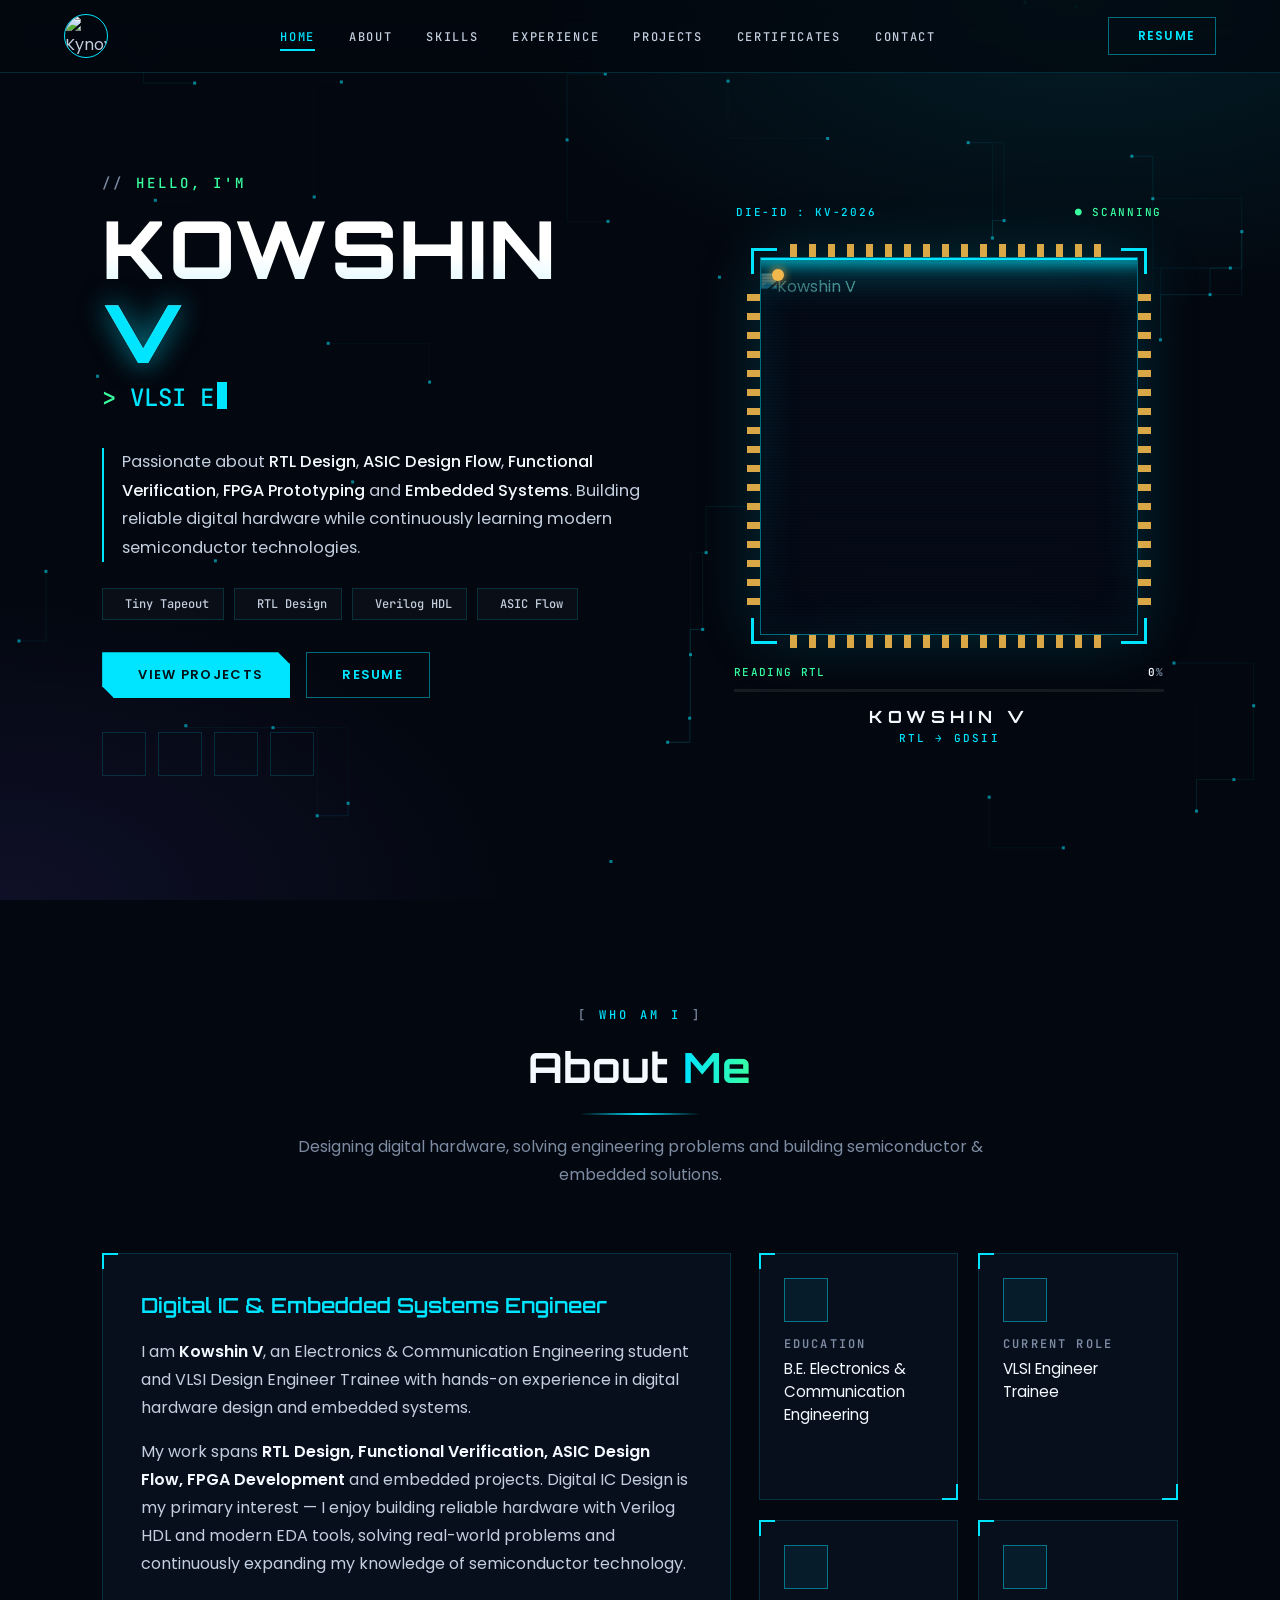
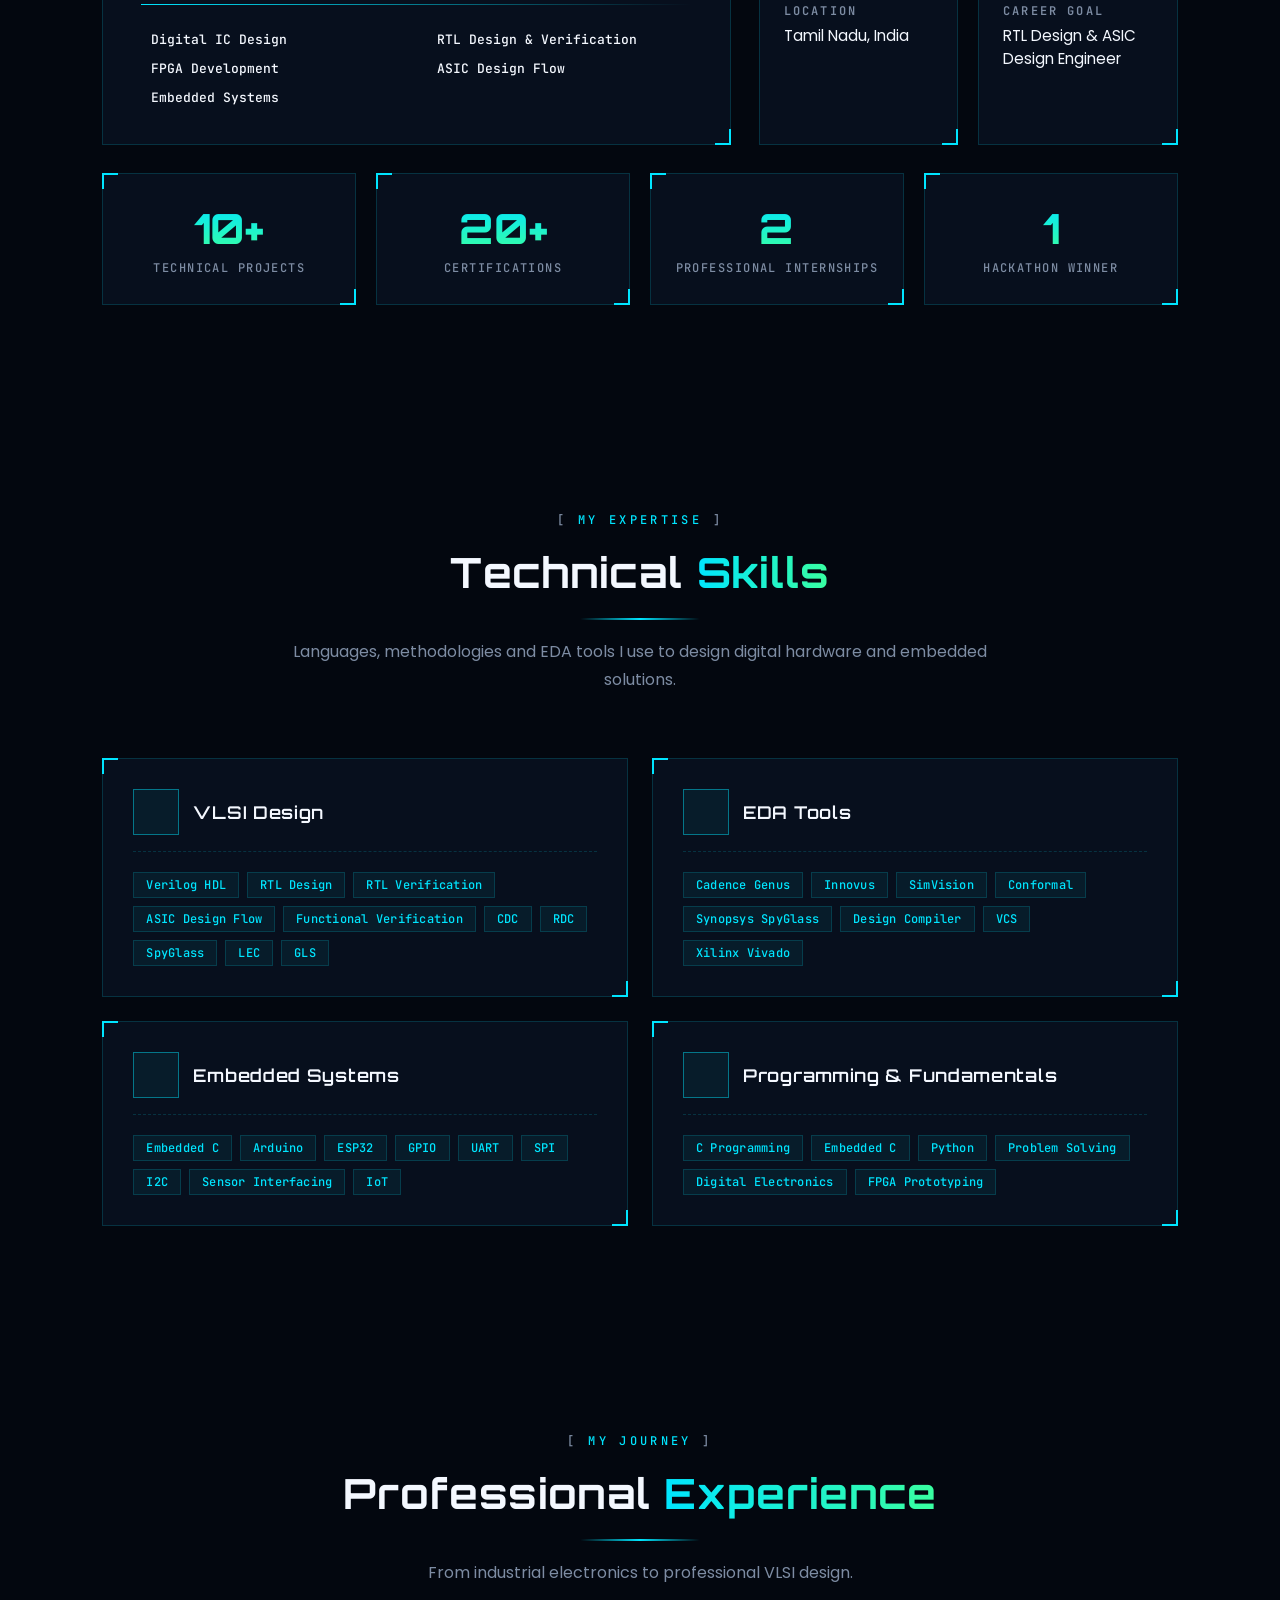
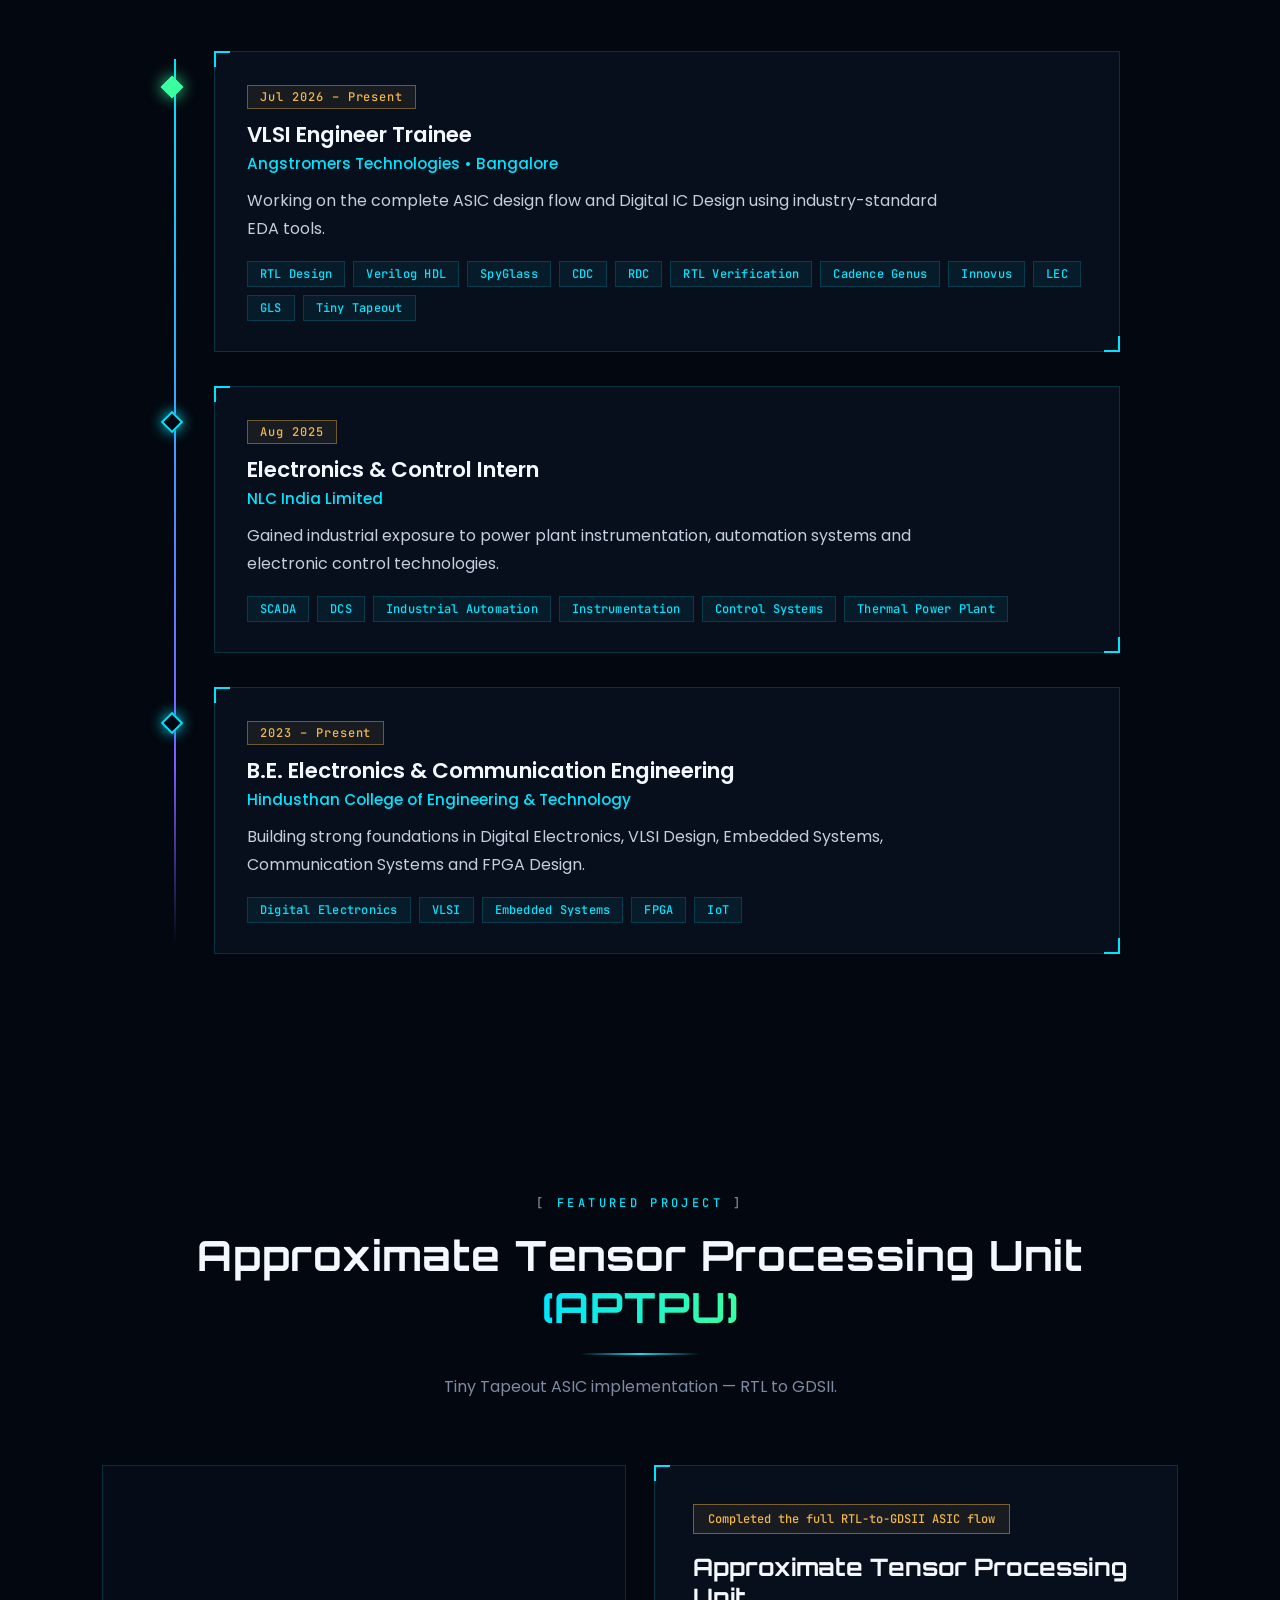
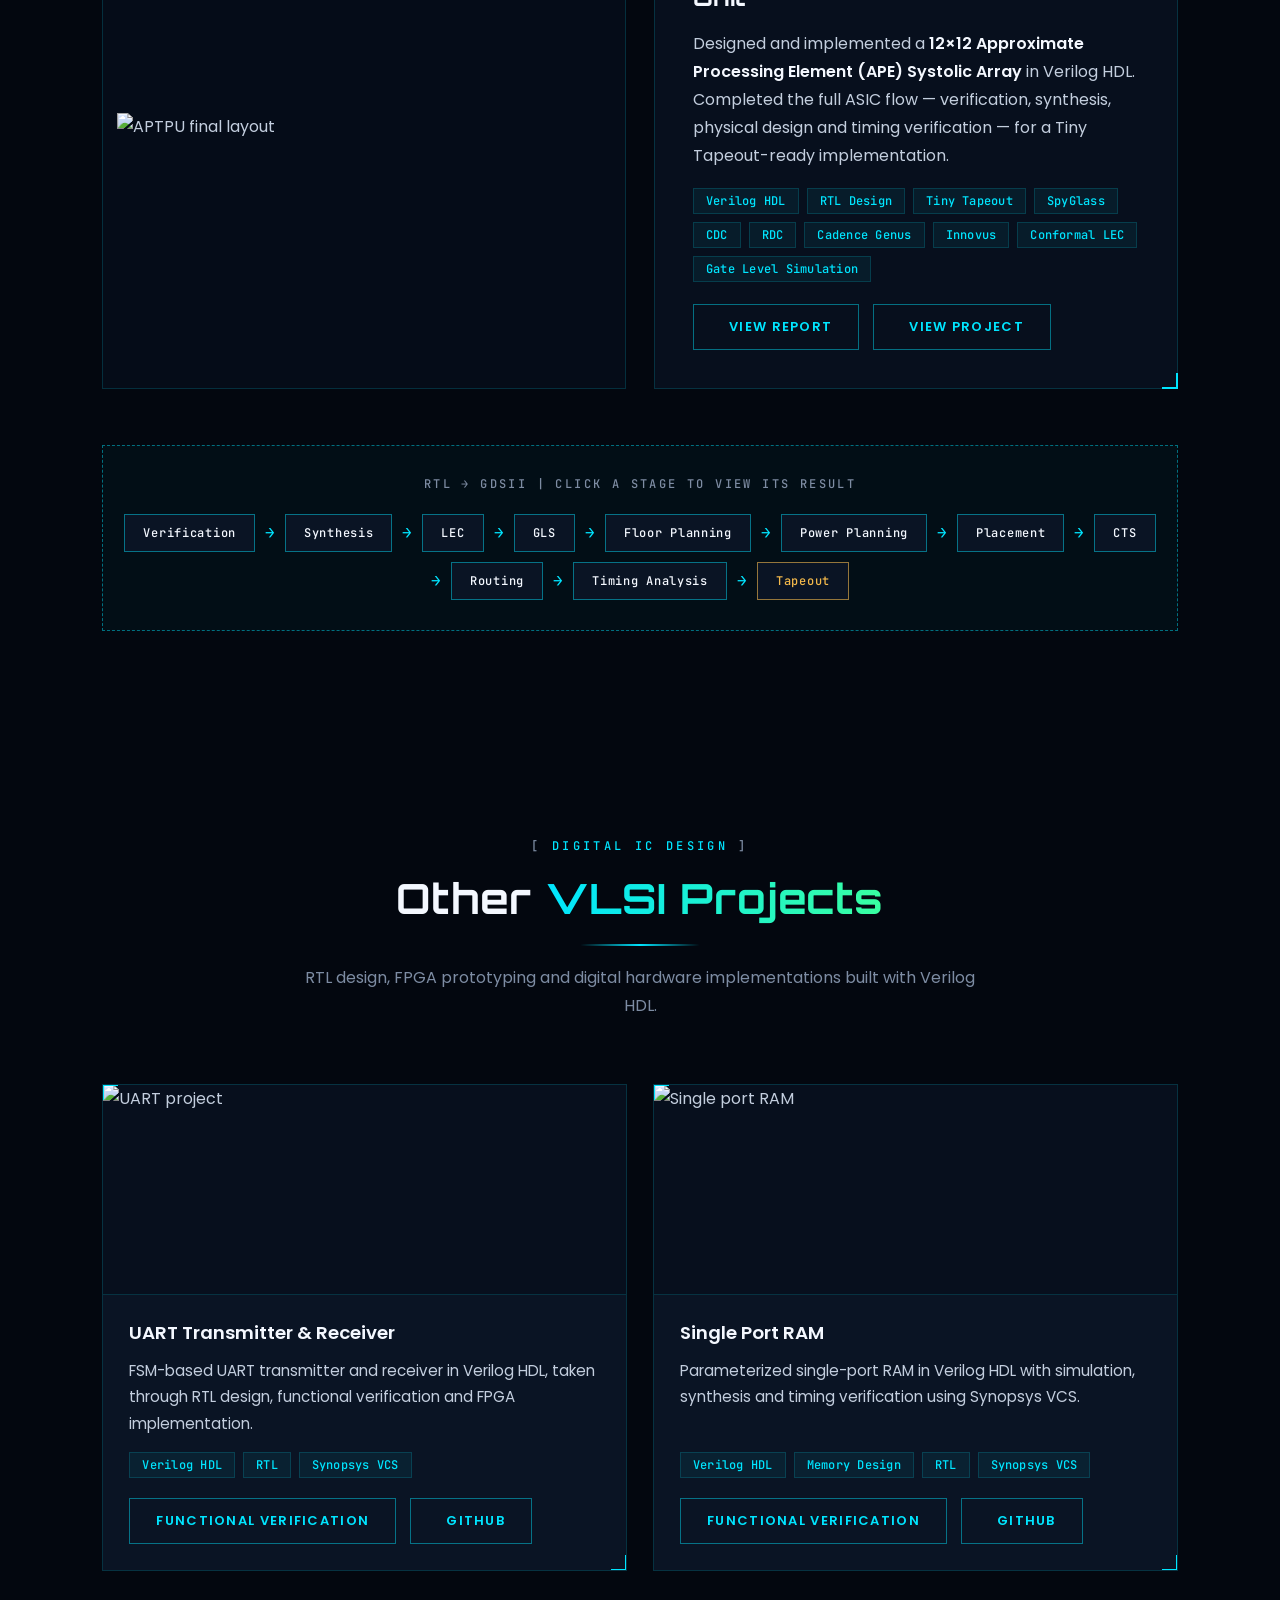
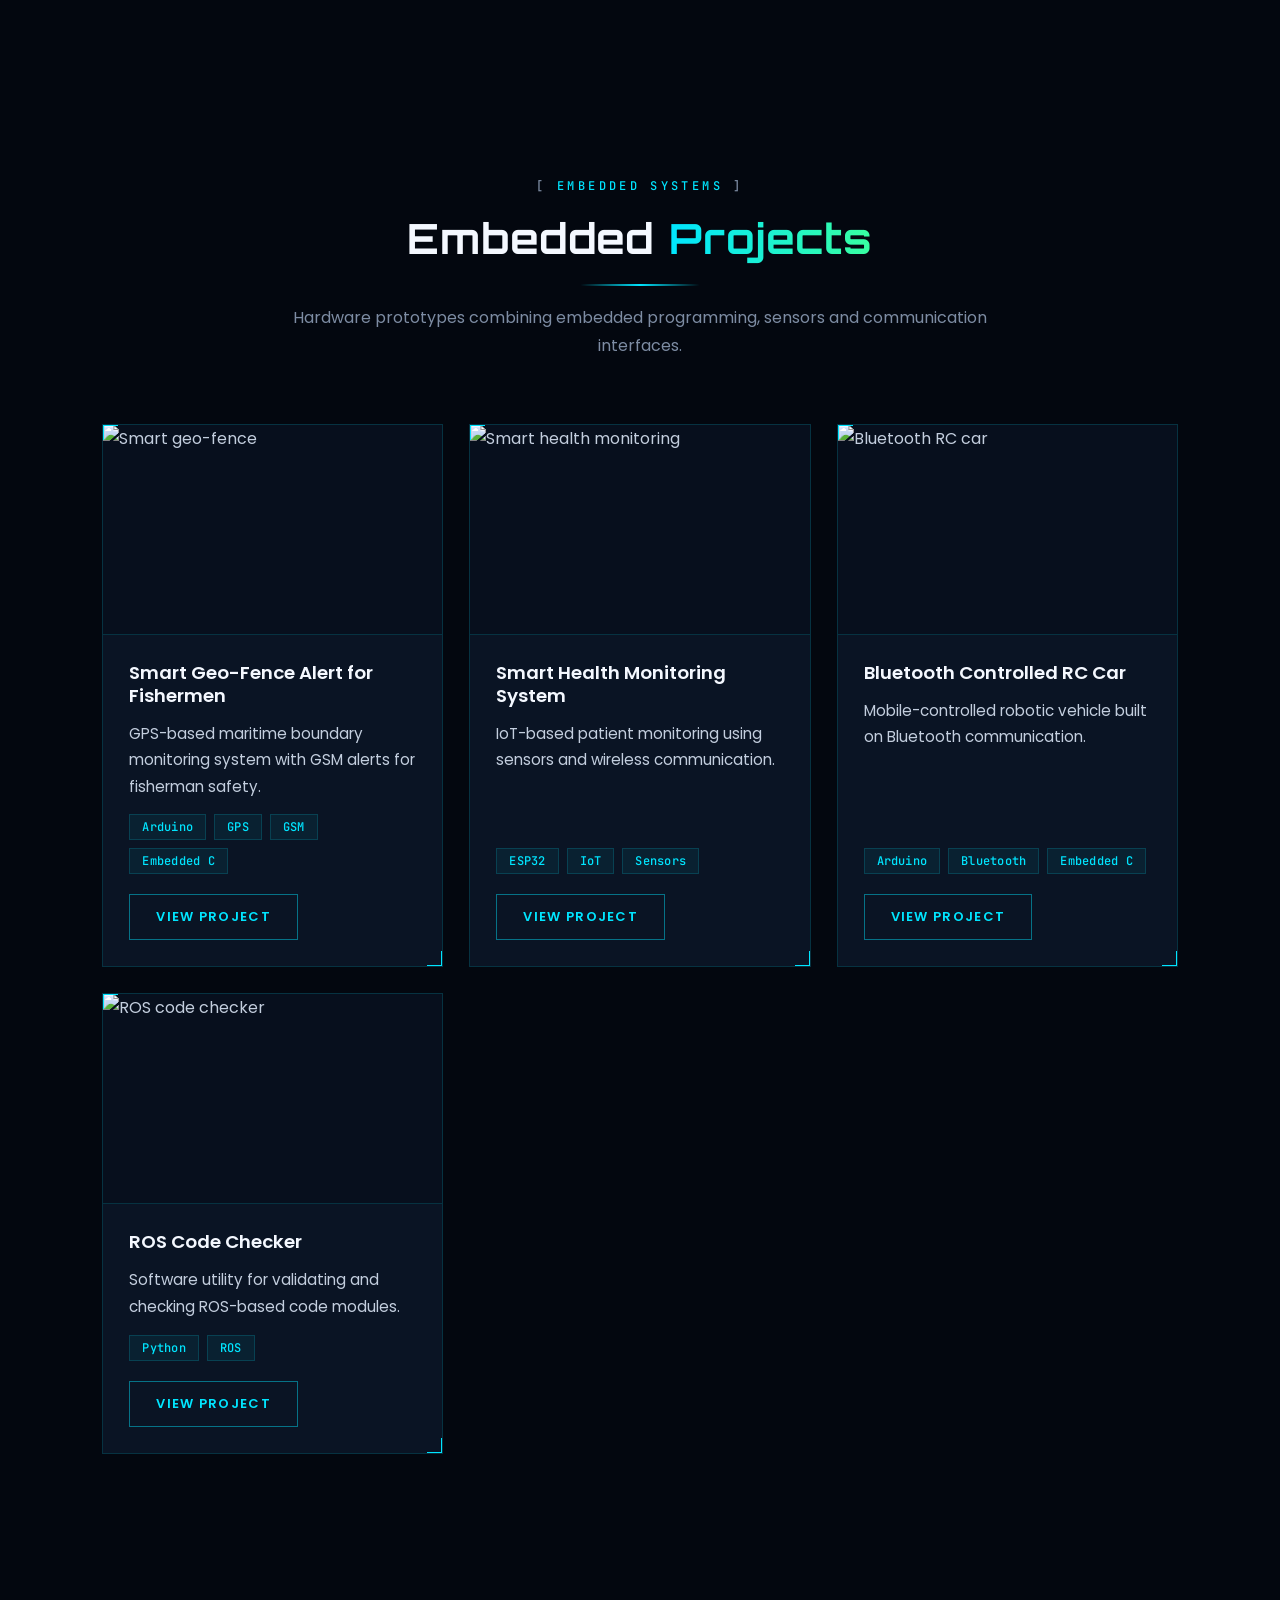
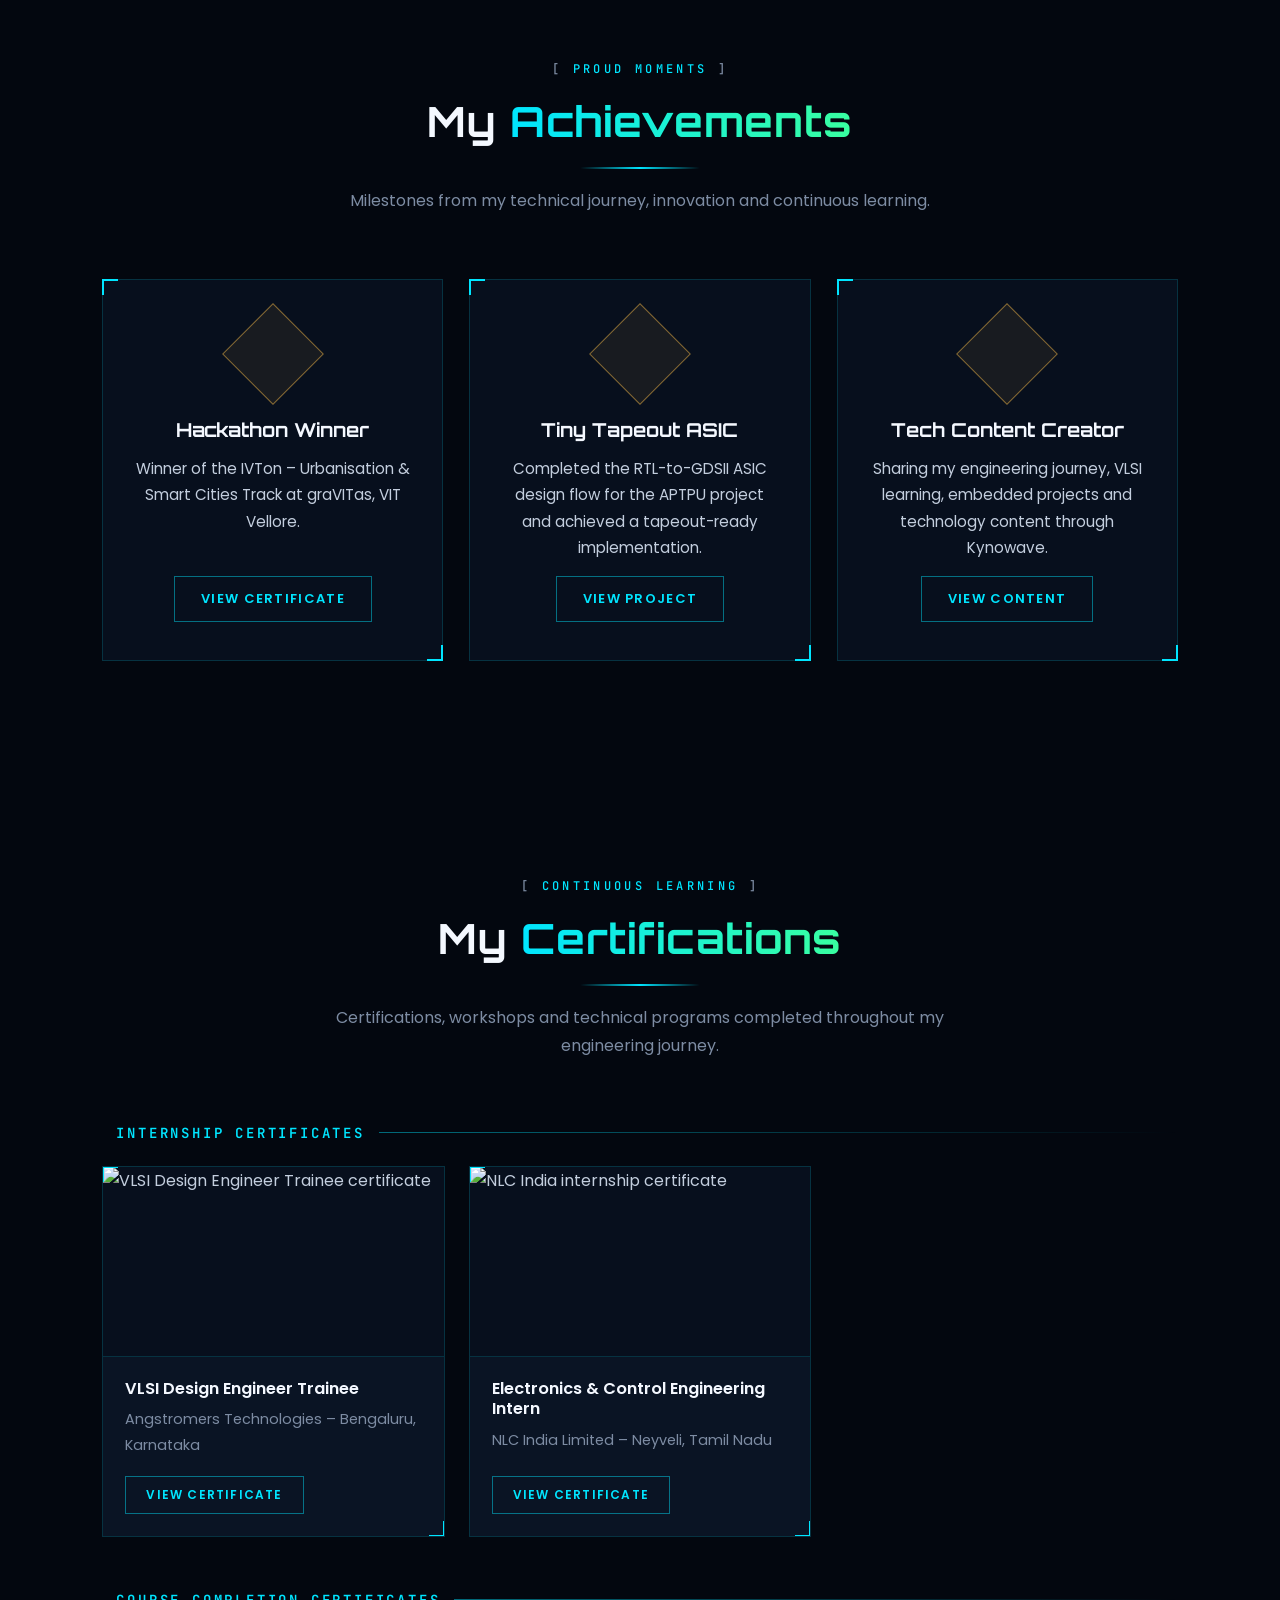
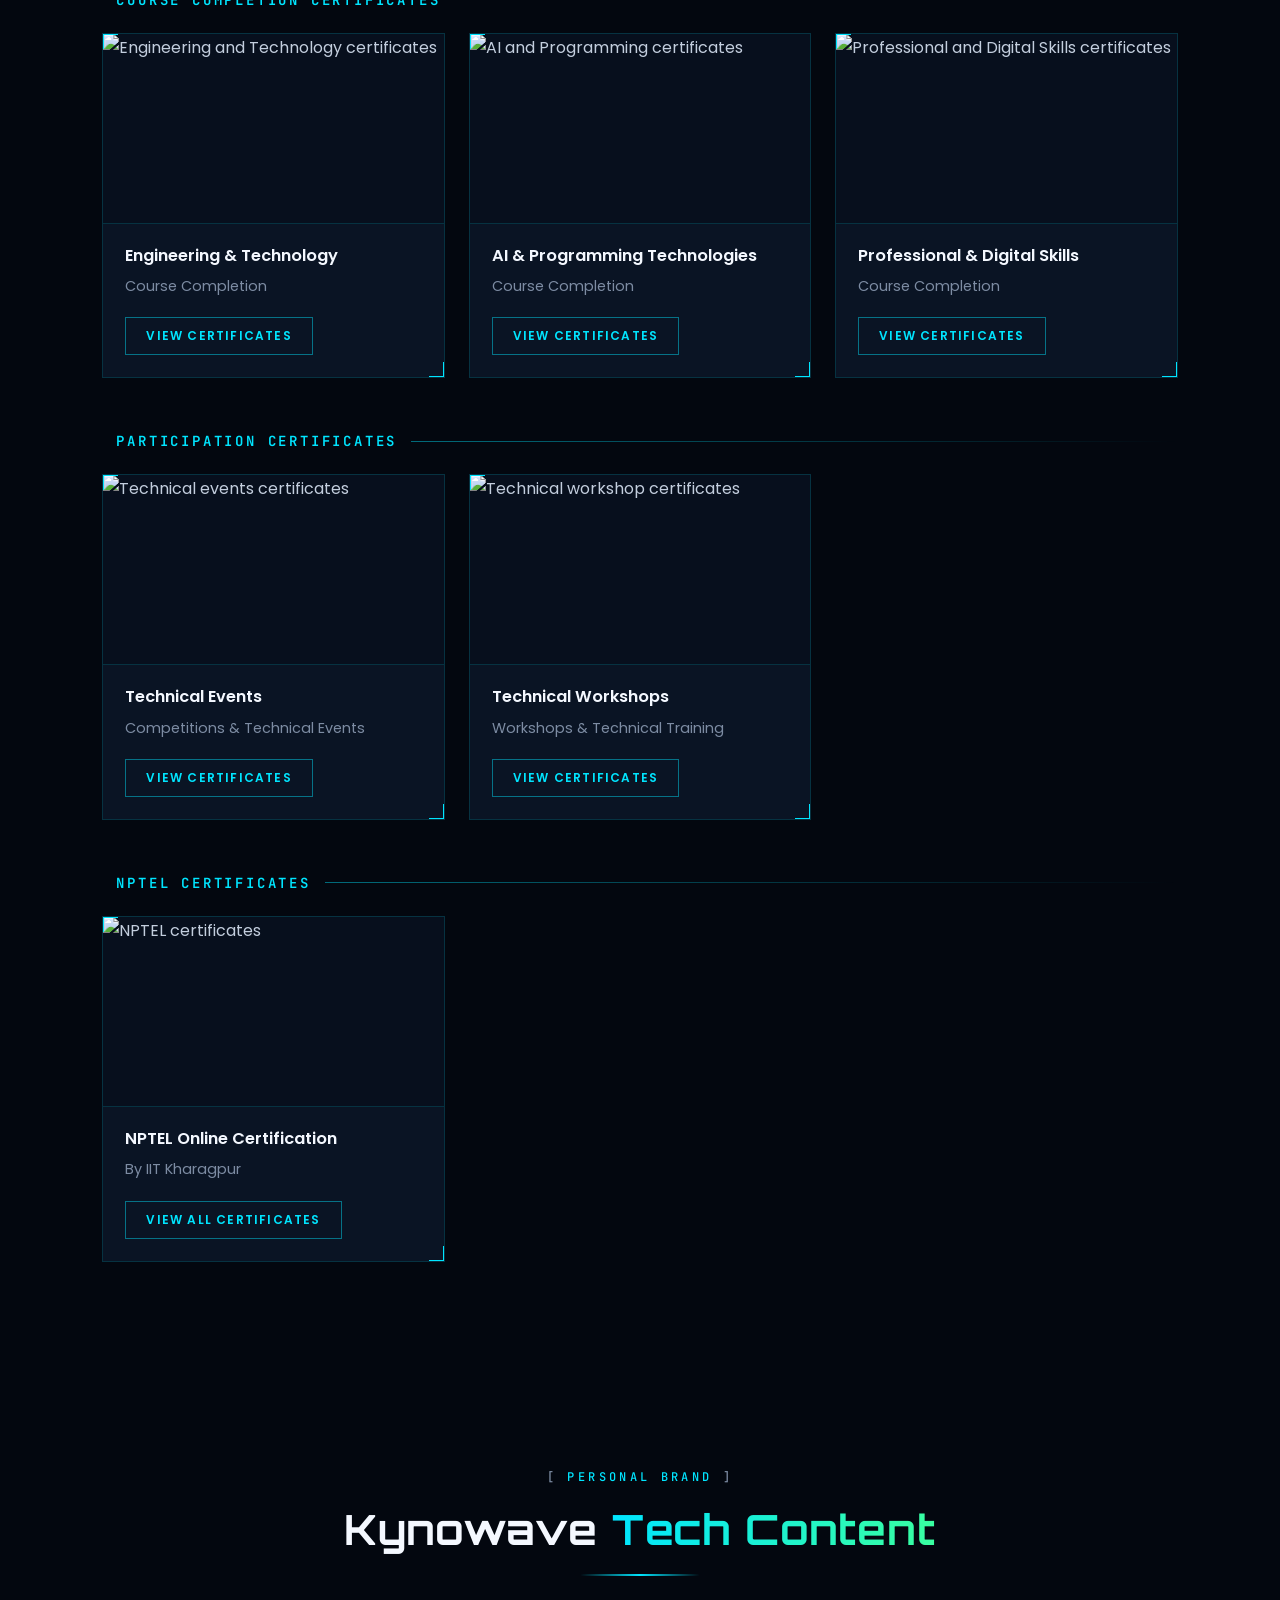
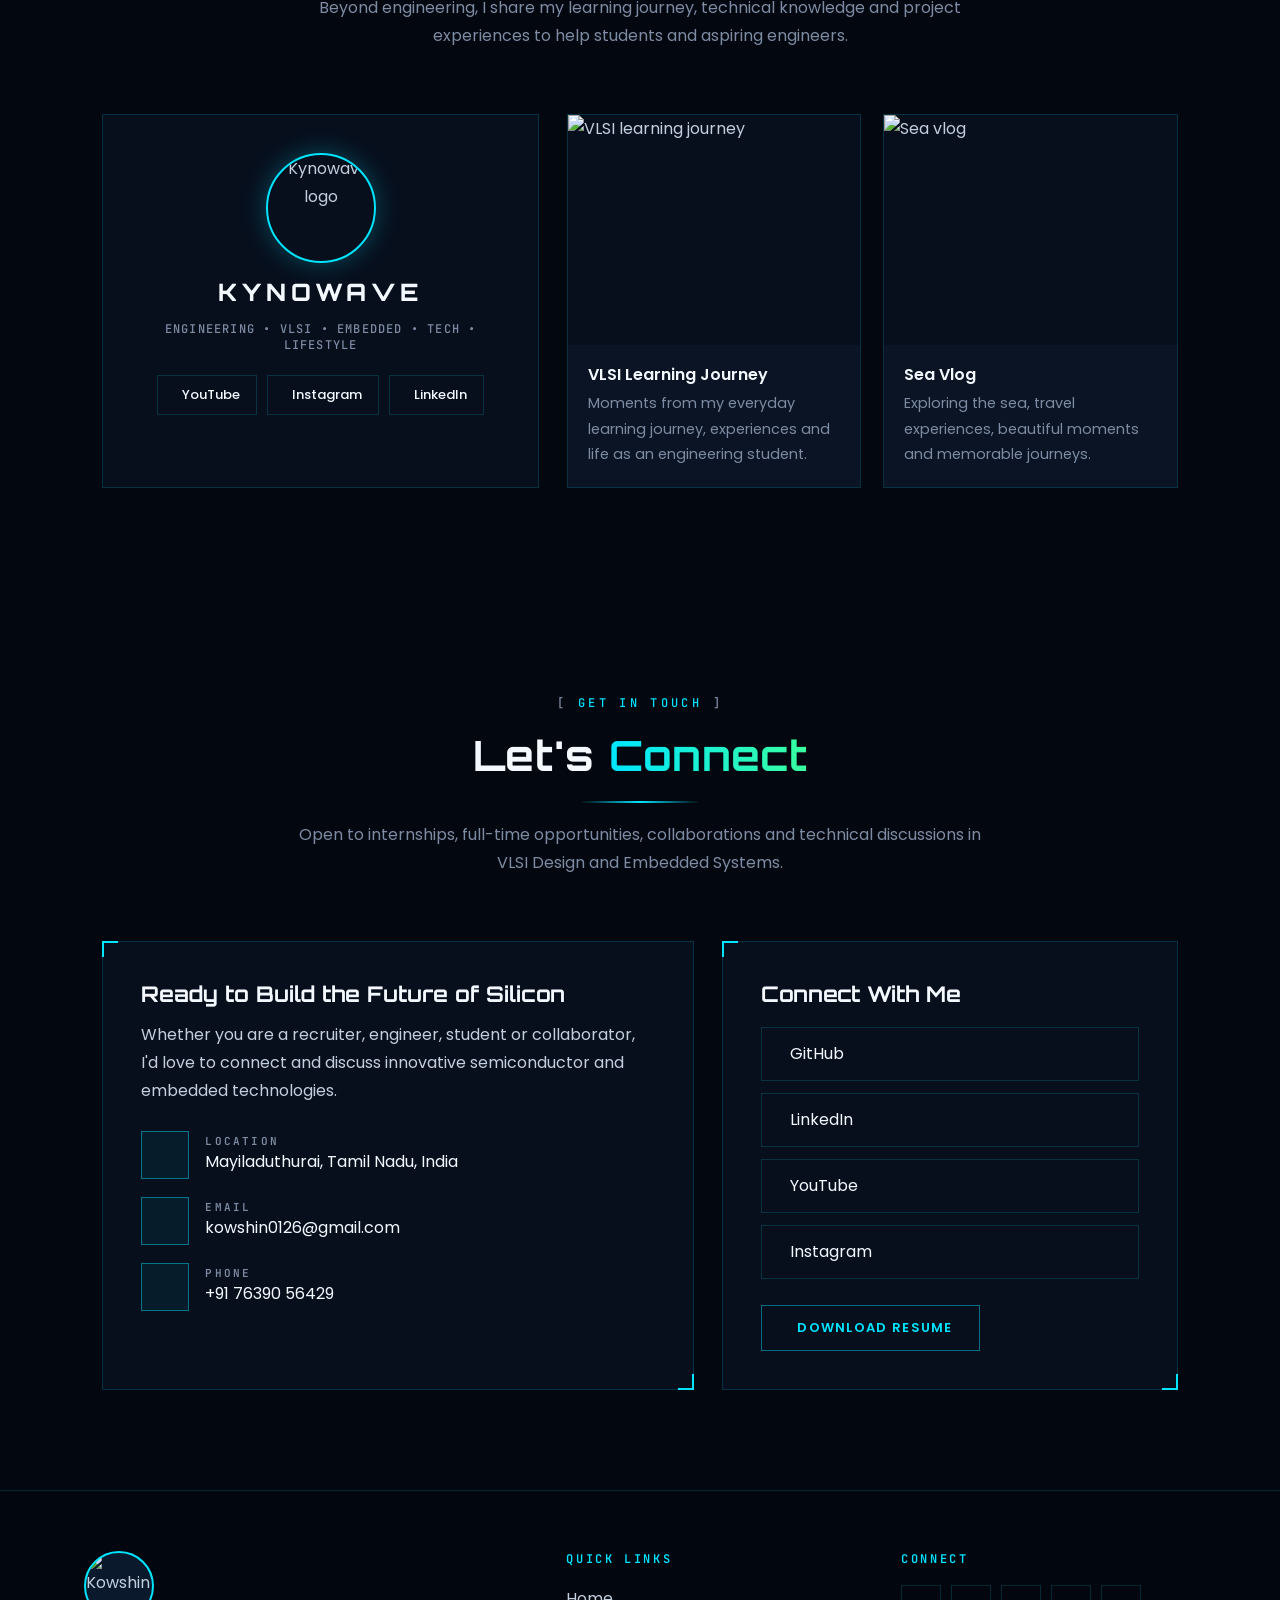
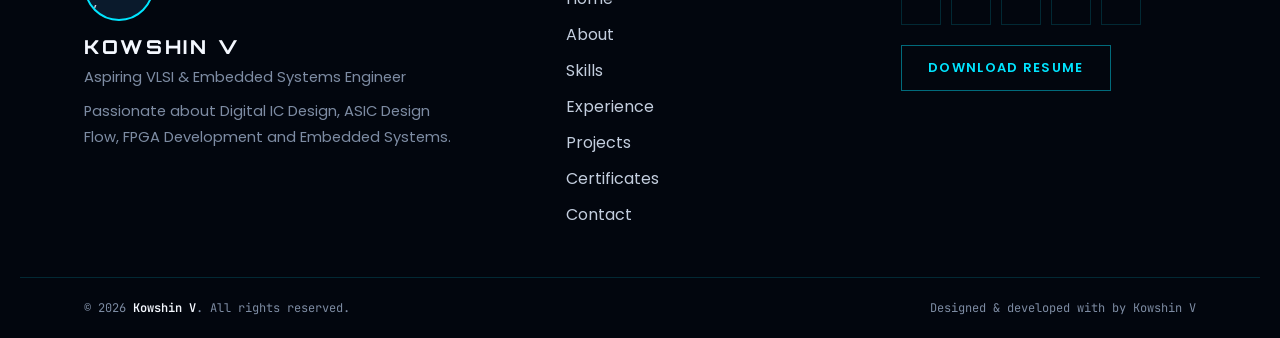
==== index.html @ 13c7dbe3 "Add files via upload" ====
<!DOCTYPE html>
<html lang="en">

<head>
    <meta charset="UTF-8">
    <meta name="viewport" content="width=device-width, initial-scale=1.0">
    <title>Kowshin V | VLSI Engineer Trainee &amp; Digital IC Design Portfolio</title>
    <meta name="description" content="Portfolio of Kowshin V - VLSI Engineer Trainee | RTL Design | Verilog HDL | ASIC Design Flow | Tiny Tapeout | Embedded Systems">
    <meta name="author" content="Kowshin V">
    <meta name="theme-color" content="#03070f">

    <!-- Social preview -->
    <meta property="og:type" content="website">
    <meta property="og:title" content="Kowshin V | VLSI Engineer Trainee">
    <meta property="og:description" content="RTL Design, Verilog HDL, ASIC Design Flow, FPGA and Embedded Systems portfolio.">
    <meta property="og:image" content="assets/images/profile.png">

    <link rel="icon" type="image/png" href="assets/images/favicon.png">

    <!-- Fonts & icons -->
    <link rel="preconnect" href="https://fonts.googleapis.com">
    <link rel="preconnect" href="https://fonts.gstatic.com" crossorigin>
    <link href="https://fonts.googleapis.com/css2?family=JetBrains+Mono:wght@400;500;600&family=Orbitron:wght@500;700;800&family=Poppins:wght@300;400;500;600&display=swap" rel="stylesheet">
    <link href="https://cdn.jsdelivr.net/npm/remixicon@4.6.0/fonts/remixicon.css" rel="stylesheet">

    <link rel="stylesheet" href="style.css">
</head>

<body>

    <!-- LOADER -->
    <div id="loader" class="loader">
        <div class="loader-content">
            <img src="assets/images/logo.jpeg" alt="Kynowave logo">
            <h2>KOWSHIN V</h2>
            <span>INITIALIZING DIE...</span>
            <div class="loading-bar"><div class="loading-fill"></div></div>
        </div>
    </div>

    <!-- BACKGROUND -->
    <div class="bg-circuit"></div>
    <div id="particles"></div>

    <!-- HEADER -->
    <header class="header">
        <nav class="navbar">
            <a href="#home" class="logo" aria-label="Home">
                <img src="assets/images/logo.jpeg" alt="Kynowave logo">
            </a>

            <ul class="nav-menu">
                <li><a href="#home">Home</a></li>
                <li><a href="#about">About</a></li>
                <li><a href="#skills">Skills</a></li>
                <li><a href="#experience">Experience</a></li>
                <li><a href="#projects">Projects</a></li>
                <li><a href="#certificates">Certificates</a></li>
                <li><a href="#contact">Contact</a></li>
            </ul>

            <div class="nav-buttons">
                <a href="assets/resume/resume.pdf" target="_blank" rel="noopener" class="resume-btn">
                    <i class="ri-file-download-line"></i> Resume
                </a>
                <div class="menu-btn" aria-label="Open menu"><i class="ri-menu-4-line"></i></div>
            </div>
        </nav>
    </header>

    <main>

    <!-- ======================= HERO ======================= -->
    <section class="hero" id="home">

        <div class="hero-left">
            <p class="hero-subtitle">Hello, I'm</p>

            <h1 class="hero-title">KOWSHIN <span>V</span></h1>

            <h2 class="hero-role" id="heroRole" data-roles="VLSI Engineer Trainee|RTL Design Engineer|ASIC Design Flow Enthusiast|Embedded Systems Developer">
                <span class="role-text">VLSI Engineer Trainee</span><span class="caret"></span>
            </h2>

            <p class="hero-description">
                Passionate about <span>RTL Design</span>, <span>ASIC Design Flow</span>,
                <span>Functional Verification</span>, <span>FPGA Prototyping</span> and
                <span>Embedded Systems</span>. Building reliable digital hardware while
                continuously learning modern semiconductor technologies.
            </p>

            <div class="hero-badges">
                <div class="badge"><i class="ri-cpu-line"></i> Tiny Tapeout</div>
                <div class="badge"><i class="ri-code-box-line"></i> RTL Design</div>
                <div class="badge"><i class="ri-flashlight-line"></i> Verilog HDL</div>
                <div class="badge"><i class="ri-chip-line"></i> ASIC Flow</div>
            </div>

            <div class="hero-buttons">
                <a href="#projects" class="btn primary-btn"><i class="ri-folder-chart-line"></i> View Projects</a>
                <a href="assets/resume/resume.pdf" target="_blank" rel="noopener" class="btn secondary-btn"><i class="ri-download-2-line"></i> Resume</a>
            </div>

            <div class="social-links">
                <a href="https://github.com/kowshinV" target="_blank" rel="noopener noreferrer" aria-label="GitHub"><i class="ri-github-fill"></i></a>
                <a href="https://www.linkedin.com/in/kowshin-v-7000702a5/" target="_blank" rel="noopener noreferrer" aria-label="LinkedIn"><i class="ri-linkedin-box-fill"></i></a>
                <a href="https://youtube.com/@kynowave?si=pHd_WWnsTEkFrhmR" target="_blank" rel="noopener noreferrer" aria-label="YouTube"><i class="ri-youtube-fill"></i></a>
                <a href="https://www.instagram.com/kynowave?igsh=MXh1czdneWFyMWx4dw==" target="_blank" rel="noopener noreferrer" aria-label="Instagram"><i class="ri-instagram-line"></i></a>
            </div>
        </div>

        <!-- CHIP SCANNER -->
        <div class="hero-right">
            <div class="scanner">

                <div class="scanner-hud">
                    <span>DIE-ID : KV-2026</span>
                    <span class="live">Scanning</span>
                </div>

                <div class="die">
                    <div class="pins top"></div>
                    <div class="pins bottom"></div>
                    <div class="pins left"></div>
                    <div class="pins right"></div>

                    <div class="die-core">
                        <img class="die-photo base" src="assets/images/profile.png" alt="Kowshin V">
                        <div class="xray">
                            <img class="die-photo" src="assets/images/profile.png" alt="" aria-hidden="true">
                        </div>
                        <div class="scan-line" id="scanLine"></div>
                    </div>

                    <span class="pin1"></span>
                    <div class="die-marks"><i class="tl"></i><i class="tr"></i><i class="bl"></i><i class="br"></i></div>
                </div>

                <div class="scanner-foot">
                    <span class="scan-status" id="scanStatus">Initializing</span>
                    <span><b id="scanPct">0</b>%</span>
                </div>
                <div class="scan-progress"><i id="scanBar"></i></div>

                <div class="scanner-name">KOWSHIN V<small>RTL &rarr; GDSII</small></div>
            </div>
        </div>
    </section>

    <!-- ======================= ABOUT ======================= -->
    <section class="about section" id="about">

        <div class="section-header">
            <span class="section-tag">Who am I</span>
            <h2 class="section-title">About <span>Me</span></h2>
            <p class="section-subtitle">Designing digital hardware, solving engineering problems and building semiconductor &amp; embedded solutions.</p>
        </div>

        <div class="about-container">

            <div class="about-left">
                <div class="about-card">
                    <h3>Digital IC &amp; Embedded Systems Engineer</h3>

                    <p>I am <strong>Kowshin V</strong>, an Electronics &amp; Communication Engineering student and VLSI Design Engineer Trainee with hands-on experience in digital hardware design and embedded systems.</p>

                    <p>My work spans <strong>RTL Design, Functional Verification, ASIC Design Flow, FPGA Development</strong> and embedded projects. Digital IC Design is my primary interest &mdash; I enjoy building reliable hardware with Verilog HDL and modern EDA tools, solving real-world problems and continuously expanding my knowledge of semiconductor technology.</p>

                    <div class="about-divider"></div>

                    <div class="about-highlights">
                        <div class="highlight"><i class="ri-check-double-line"></i> Digital IC Design</div>
                        <div class="highlight"><i class="ri-check-double-line"></i> RTL Design &amp; Verification</div>
                        <div class="highlight"><i class="ri-check-double-line"></i> FPGA Development</div>
                        <div class="highlight"><i class="ri-check-double-line"></i> ASIC Design Flow</div>
                        <div class="highlight"><i class="ri-check-double-line"></i> Embedded Systems</div>
                    </div>
                </div>
            </div>

            <div class="about-right">
                <div class="info-card">
                    <i class="ri-graduation-cap-line"></i>
                    <h4>Education</h4>
                    <p>B.E. Electronics &amp; Communication Engineering</p>
                </div>
                <div class="info-card">
                    <i class="ri-building-4-line"></i>
                    <h4>Current Role</h4>
                    <p>VLSI Engineer Trainee</p>
                </div>
                <div class="info-card">
                    <i class="ri-map-pin-line"></i>
                    <h4>Location</h4>
                    <p>Tamil Nadu, India</p>
                </div>
                <div class="info-card">
                    <i class="ri-rocket-line"></i>
                    <h4>Career Goal</h4>
                    <p>RTL Design &amp; ASIC Design Engineer</p>
                </div>
            </div>
        </div>

        <div class="about-stats">
            <div class="stat-card"><h2 data-count="10" data-suffix="+">10+</h2><p>Technical Projects</p></div>
            <div class="stat-card"><h2 data-count="20" data-suffix="+">20+</h2><p>Certifications</p></div>
            <div class="stat-card"><h2 data-count="2">2</h2><p>Professional Internships</p></div>
            <div class="stat-card"><h2 data-count="1">1</h2><p>Hackathon Winner</p></div>
        </div>
    </section>

    <!-- ======================= SKILLS ======================= -->
    <section class="skills section" id="skills">

        <div class="section-header">
            <span class="section-tag">My Expertise</span>
            <h2 class="section-title">Technical <span>Skills</span></h2>
            <p class="section-subtitle">Languages, methodologies and EDA tools I use to design digital hardware and embedded solutions.</p>
        </div>

        <div class="skills-container">

            <div class="skill-category">
                <div class="category-header"><i class="ri-cpu-line"></i><h3>VLSI Design</h3></div>
                <div class="skill-tags">
                    <span>Verilog HDL</span><span>RTL Design</span><span>RTL Verification</span><span>ASIC Design Flow</span>
                    <span>Functional Verification</span><span>CDC</span><span>RDC</span><span>SpyGlass</span><span>LEC</span><span>GLS</span>
                </div>
            </div>

            <div class="skill-category">
                <div class="category-header"><i class="ri-tools-line"></i><h3>EDA Tools</h3></div>
                <div class="skill-tags">
                    <span>Cadence Genus</span><span>Innovus</span><span>SimVision</span><span>Conformal</span>
                    <span>Synopsys SpyGlass</span><span>Design Compiler</span><span>VCS</span><span>Xilinx Vivado</span>
                </div>
            </div>

            <div class="skill-category">
                <div class="category-header"><i class="ri-circuit-board-line"></i><h3>Embedded Systems</h3></div>
                <div class="skill-tags">
                    <span>Embedded C</span><span>Arduino</span><span>ESP32</span><span>GPIO</span><span>UART</span>
                    <span>SPI</span><span>I2C</span><span>Sensor Interfacing</span><span>IoT</span>
                </div>
            </div>

            <div class="skill-category">
                <div class="category-header"><i class="ri-code-s-slash-line"></i><h3>Programming &amp; Fundamentals</h3></div>
                <div class="skill-tags">
                    <span>C Programming</span><span>Embedded C</span><span>Python</span><span>Problem Solving</span>
                    <span>Digital Electronics</span><span>FPGA Prototyping</span>
                </div>
            </div>
        </div>
    </section>

    <!-- ======================= EXPERIENCE ======================= -->
    <section class="experience section" id="experience">

        <div class="section-header">
            <span class="section-tag">My Journey</span>
            <h2 class="section-title">Professional <span>Experience</span></h2>
            <p class="section-subtitle">From industrial electronics to professional VLSI design.</p>
        </div>

        <div class="timeline">

            <div class="timeline-item">
                <div class="timeline-dot"></div>
                <div class="timeline-content">
                    <span class="timeline-date">Jul 2026 &ndash; Present</span>
                    <h3>VLSI Engineer Trainee</h3>
                    <h4>Angstromers Technologies &bull; Bangalore</h4>
                    <p>Working on the complete ASIC design flow and Digital IC Design using industry-standard EDA tools.</p>
                    <div class="timeline-tags">
                        <span>RTL Design</span><span>Verilog HDL</span><span>SpyGlass</span><span>CDC</span><span>RDC</span>
                        <span>RTL Verification</span><span>Cadence Genus</span><span>Innovus</span><span>LEC</span><span>GLS</span><span>Tiny Tapeout</span>
                    </div>
                </div>
            </div>

            <div class="timeline-item">
                <div class="timeline-dot"></div>
                <div class="timeline-content">
                    <span class="timeline-date">Aug 2025</span>
                    <h3>Electronics &amp; Control Intern</h3>
                    <h4>NLC India Limited</h4>
                    <p>Gained industrial exposure to power plant instrumentation, automation systems and electronic control technologies.</p>
                    <div class="timeline-tags">
                        <span>SCADA</span><span>DCS</span><span>Industrial Automation</span><span>Instrumentation</span>
                        <span>Control Systems</span><span>Thermal Power Plant</span>
                    </div>
                </div>
            </div>

            <div class="timeline-item">
                <div class="timeline-dot"></div>
                <div class="timeline-content">
                    <span class="timeline-date">2023 &ndash; Present</span>
                    <h3>B.E. Electronics &amp; Communication Engineering</h3>
                    <h4>Hindusthan College of Engineering &amp; Technology</h4>
                    <p>Building strong foundations in Digital Electronics, VLSI Design, Embedded Systems, Communication Systems and FPGA Design.</p>
                    <div class="timeline-tags">
                        <span>Digital Electronics</span><span>VLSI</span><span>Embedded Systems</span><span>FPGA</span><span>IoT</span>
                    </div>
                </div>
            </div>
        </div>
    </section>

    <!-- ======================= FEATURED PROJECT ======================= -->
    <section class="featured-project section" id="projects">

        <div class="section-header">
            <span class="section-tag">Featured Project</span>
            <h2 class="section-title">Approximate Tensor Processing Unit <span>(APTPU)</span></h2>
            <p class="section-subtitle">Tiny Tapeout ASIC implementation &mdash; RTL to GDSII.</p>
        </div>

        <div class="featured-container">

            <div class="featured-left">
                <img src="assets/projects/aptpu/tp.png" alt="APTPU final layout">
            </div>

            <div class="featured-right">
                <div class="featured-badge"><i class="ri-medal-line"></i> Completed the full RTL-to-GDSII ASIC flow</div>

                <h3>Approximate Tensor Processing Unit</h3>

                <p>Designed and implemented a <strong>12&times;12 Approximate Processing Element (APE) Systolic Array</strong> in Verilog HDL. Completed the full ASIC flow &mdash; verification, synthesis, physical design and timing verification &mdash; for a Tiny Tapeout-ready implementation.</p>

                <div class="tech-stack">
                    <span>Verilog HDL</span><span>RTL Design</span><span>Tiny Tapeout</span><span>SpyGlass</span><span>CDC</span><span>RDC</span>
                    <span>Cadence Genus</span><span>Innovus</span><span>Conformal LEC</span><span>Gate Level Simulation</span>
                </div>

                <div class="project-buttons">
                    <a href="assets/projects/aptpu/report.pdf" target="_blank" rel="noopener" class="project-btn"><i class="ri-file-text-line"></i> View Report</a>
                    <a href="https://github.com/kowshinV/APTPU-ASIC-Implementation" target="_blank" rel="noopener noreferrer" class="project-btn"><i class="ri-github-fill"></i> View Project</a>
                </div>
            </div>
        </div>

        <!-- ASIC FLOW -->
        <div class="asic-flow">
            <div class="flow-box" data-image="assets/projects/aptpu/waveform.png">Verification</div>
            <div class="flow-arrow">&rarr;</div>
            <div class="flow-box" data-image="assets/projects/aptpu/syntheticrpt.png">Synthesis</div>
            <div class="flow-arrow">&rarr;</div>
            <div class="flow-box" data-image="assets/projects/aptpu/lec.png">LEC</div>
            <div class="flow-arrow">&rarr;</div>
            <div class="flow-box" data-image="assets/projects/aptpu/w.png">GLS</div>
            <div class="flow-arrow">&rarr;</div>
            <div class="flow-box" data-image="assets/projects/aptpu/fp.png">Floor Planning</div>
            <div class="flow-arrow">&rarr;</div>
            <div class="flow-box" data-image="assets/projects/aptpu/pp.png">Power Planning</div>
            <div class="flow-arrow">&rarr;</div>
            <div class="flow-box" data-image="assets/projects/aptpu/placement.png">Placement</div>
            <div class="flow-arrow">&rarr;</div>
            <div class="flow-box" data-image="assets/projects/aptpu/cts.png">CTS</div>
            <div class="flow-arrow">&rarr;</div>
            <div class="flow-box" data-image="assets/projects/aptpu/route.png">Routing</div>
            <div class="flow-arrow">&rarr;</div>
            <div class="flow-box" data-image="assets/projects/aptpu/timing.png">Timing Analysis</div>
            <div class="flow-arrow">&rarr;</div>
            <div class="flow-box tapeout" data-image="assets/projects/aptpu/tp.png">Tapeout</div>
        </div>

        <!-- IMAGE POPUP -->
        <div class="flow-modal" id="flowModal">
            <div class="flow-modal-content">
                <button class="flow-modal-close" id="flowModalClose" aria-label="Close">&times;</button>
                <img id="flowModalImage" src="" alt="Project result">
            </div>
        </div>
    </section>

    <!-- ======================= VLSI PROJECTS ======================= -->
    <section class="projects section" id="vlsi-projects">

        <div class="section-header">
            <span class="section-tag">Digital IC Design</span>
            <h2 class="section-title">Other <span>VLSI Projects</span></h2>
            <p class="section-subtitle">RTL design, FPGA prototyping and digital hardware implementations built with Verilog HDL.</p>
        </div>

        <div class="project-grid">

            <div class="project-card">
                <img src="assets/projects/uart/uart2.png" alt="UART project" loading="lazy">
                <div class="project-content">
                    <h3>UART Transmitter &amp; Receiver</h3>
                    <p>FSM-based UART transmitter and receiver in Verilog HDL, taken through RTL design, functional verification and FPGA implementation.</p>
                    <div class="project-tags"><span>Verilog HDL</span><span>RTL</span><span>Synopsys VCS</span></div>
                    <div class="project-buttons">
                        <div class="flow-box project-btn" data-image="assets/projects/uart/report.png">Functional Verification</div>
                        <a href="https://github.com/kowshinV/UART-Controller-RTL-Design-using-Verilog-HDL" target="_blank" rel="noopener noreferrer" class="project-btn"><i class="ri-github-fill"></i> GitHub</a>
                    </div>
                </div>
            </div>

            <div class="project-card">
                <img src="assets/projects/single-port-ram/spr.png" alt="Single port RAM" loading="lazy">
                <div class="project-content">
                    <h3>Single Port RAM</h3>
                    <p>Parameterized single-port RAM in Verilog HDL with simulation, synthesis and timing verification using Synopsys VCS.</p>
                    <div class="project-tags"><span>Verilog HDL</span><span>Memory Design</span><span>RTL</span><span>Synopsys VCS</span></div>
                    <div class="project-buttons">
                        <div class="flow-box project-btn" data-image="assets/projects/single-port-ram/spr_w.png">Functional Verification</div>
                        <a href="https://github.com/kowshinV/Single-Port-RAM-Design-using-Verilog-HDL" target="_blank" rel="noopener noreferrer" class="project-btn"><i class="ri-github-fill"></i> GitHub</a>
                    </div>
                </div>
            </div>
        </div>
    </section>

    <!-- ======================= EMBEDDED PROJECTS ======================= -->
    <section class="projects section" id="embedded-projects">

        <div class="section-header">
            <span class="section-tag">Embedded Systems</span>
            <h2 class="section-title">Embedded <span>Projects</span></h2>
            <p class="section-subtitle">Hardware prototypes combining embedded programming, sensors and communication interfaces.</p>
        </div>

        <div class="project-grid embedded-project-grid">

            <div class="project-card">
                <img src="assets/projects/smart-geo-fence/sgf.png" alt="Smart geo-fence" loading="lazy">
                <div class="project-content">
                    <h3>Smart Geo-Fence Alert for Fishermen</h3>
                    <p>GPS-based maritime boundary monitoring system with GSM alerts for fisherman safety.</p>
                    <div class="project-tags"><span>Arduino</span><span>GPS</span><span>GSM</span><span>Embedded C</span></div>
                    <a href="https://github.com/kowshinV/Smart-Geo-Fence-Alert-for-Fisherman" target="_blank" rel="noopener noreferrer" class="project-btn">View Project</a>
                </div>
            </div>

            <div class="project-card">
                <img src="assets/projects/smart-health-monitoring/shm.png" alt="Smart health monitoring" loading="lazy">
                <div class="project-content">
                    <h3>Smart Health Monitoring System</h3>
                    <p>IoT-based patient monitoring using sensors and wireless communication.</p>
                    <div class="project-tags"><span>ESP32</span><span>IoT</span><span>Sensors</span></div>
                    <a href="https://github.com/kowshinV/Smart-Health-Monitoring-System" target="_blank" rel="noopener noreferrer" class="project-btn">View Project</a>
                </div>
            </div>

            <div class="project-card">
                <img src="assets/projects/bluetooth-rc-car/rcc.png" alt="Bluetooth RC car" loading="lazy">
                <div class="project-content">
                    <h3>Bluetooth Controlled RC Car</h3>
                    <p>Mobile-controlled robotic vehicle built on Bluetooth communication.</p>
                    <div class="project-tags"><span>Arduino</span><span>Bluetooth</span><span>Embedded C</span></div>
                    <a href="https://github.com/kowshinV/Bluetooth-Controlled-RC-Car-using-Arduino-UNO" target="_blank" rel="noopener noreferrer" class="project-btn">View Project</a>
                </div>
            </div>

            <div class="project-card">
                <img src="assets/projects/ros-code-checker/ros.png" alt="ROS code checker" loading="lazy">
                <div class="project-content">
                    <h3>ROS Code Checker</h3>
                    <p>Software utility for validating and checking ROS-based code modules.</p>
                    <div class="project-tags"><span>Python</span><span>ROS</span></div>
                    <a href="https://github.com/kowshinV/ROS-CODE-CHECKER" target="_blank" rel="noopener noreferrer" class="project-btn">View Project</a>
                </div>
            </div>
        </div>
    </section>

    <!-- ======================= ACHIEVEMENTS ======================= -->
    <section class="achievements section" id="achievements">

        <div class="section-header">
            <span class="section-tag">Proud Moments</span>
            <h2 class="section-title">My <span>Achievements</span></h2>
            <p class="section-subtitle">Milestones from my technical journey, innovation and continuous learning.</p>
        </div>

        <div class="achievement-grid">

            <div class="achievement-card">
                <div class="achievement-icon"><i class="ri-trophy-line"></i></div>
                <h3>Hackathon Winner</h3>
                <p>Winner of the IVTon &ndash; Urbanisation &amp; Smart Cities Track at graVITas, VIT Vellore.</p>
                <a href="assets/achievements/hackathon-winner.jpg" target="_blank" rel="noopener" class="achievement-btn">View Certificate</a>
            </div>

            <div class="achievement-card">
                <div class="achievement-icon"><i class="ri-cpu-line"></i></div>
                <h3>Tiny Tapeout ASIC</h3>
                <p>Completed the RTL-to-GDSII ASIC design flow for the APTPU project and achieved a tapeout-ready implementation.</p>
                <a href="https://github.com/kowshinV/APTPU-ASIC-Implementation" target="_blank" rel="noopener noreferrer" class="achievement-btn">View Project</a>
            </div>

            <div class="achievement-card">
                <div class="achievement-icon"><i class="ri-youtube-line"></i></div>
                <h3>Tech Content Creator</h3>
                <p>Sharing my engineering journey, VLSI learning, embedded projects and technology content through Kynowave.</p>
                <a href="https://www.youtube.com/@kynowave" target="_blank" rel="noopener noreferrer" class="achievement-btn">View Content</a>
            </div>
        </div>
    </section>

    <!-- ======================= CERTIFICATES ======================= -->
    <section class="certificates section" id="certificates">

        <div class="section-header">
            <span class="section-tag">Continuous Learning</span>
            <h2 class="section-title">My <span>Certifications</span></h2>
            <p class="section-subtitle">Certifications, workshops and technical programs completed throughout my engineering journey.</p>
        </div>

        <h3 class="certificate-category"><i class="ri-briefcase-4-line"></i> Internship Certificates</h3>
        <div class="certificate-grid">
            <div class="certificate-card">
                <img src="assets/certificates/vlsitb.png" alt="VLSI Design Engineer Trainee certificate" loading="lazy">
                <div class="certificate-content">
                    <h4>VLSI Design Engineer Trainee</h4>
                    <p>Angstromers Technologies &ndash; Bengaluru, Karnataka</p>
                    <div class="flow-box project-btn" data-image="assets/certificates/angs.jpg">View Certificate</div>
                </div>
            </div>
            <div class="certificate-card">
                <img src="assets/certificates/ecnlc.png" alt="NLC India internship certificate" loading="lazy">
                <div class="certificate-content">
                    <h4>Electronics &amp; Control Engineering Intern</h4>
                    <p>NLC India Limited &ndash; Neyveli, Tamil Nadu</p>
                    <div class="flow-box project-btn" data-image="assets/certificates/nlc.jpg">View Certificate</div>
                </div>
            </div>
        </div>

        <h3 class="certificate-category"><i class="ri-medal-2-line"></i> Course Completion Certificates</h3>
        <div class="certificate-grid">
            <div class="certificate-card">
                <img src="assets/certificates/ai-programming-data/aieng.png" alt="Engineering and Technology certificates" loading="lazy">
                <div class="certificate-content">
                    <h4>Engineering &amp; Technology</h4>
                    <p>Course Completion</p>
                    <a href="engineering-certificates.html" target="_blank" class="certificate-btn">View Certificates</a>
                </div>
            </div>
            <div class="certificate-card">
                <img src="assets/certificates/engineering-technology/aipd.png" alt="AI and Programming certificates" loading="lazy">
                <div class="certificate-content">
                    <h4>AI &amp; Programming Technologies</h4>
                    <p>Course Completion</p>
                    <a href="ai-certificates.html" target="_blank" class="certificate-btn">View Certificates</a>
                </div>
            </div>
            <div class="certificate-card">
                <img src="assets/certificates/professional-digital/pdsk.png" alt="Professional and Digital Skills certificates" loading="lazy">
                <div class="certificate-content">
                    <h4>Professional &amp; Digital Skills</h4>
                    <p>Course Completion</p>
                    <a href="professional-certificates.html" target="_blank" class="certificate-btn">View Certificates</a>
                </div>
            </div>
        </div>

        <h3 class="certificate-category"><i class="ri-team-line"></i> Participation Certificates</h3>
        <div class="certificate-grid">
            <div class="certificate-card">
                <img src="assets/certificates/tep.png" alt="Technical events certificates" loading="lazy">
                <div class="certificate-content">
                    <h4>Technical Events</h4>
                    <p>Competitions &amp; Technical Events</p>
                    <a href="technical-event.html" target="_blank" class="certificate-btn">View Certificates</a>
                </div>
            </div>
            <div class="certificate-card">
                <img src="assets/certificates/twp.png" alt="Technical workshop certificates" loading="lazy">
                <div class="certificate-content">
                    <h4>Technical Workshops</h4>
                    <p>Workshops &amp; Technical Training</p>
                    <a href="technical-workshop.html" target="_blank" class="certificate-btn">View Certificates</a>
                </div>
            </div>
        </div>

        <h3 class="certificate-category"><i class="ri-graduation-cap-line"></i> NPTEL Certificates</h3>
        <div class="certificate-grid">
            <div class="certificate-card">
                <img src="assets/certificates/nptellc.png" alt="NPTEL certificates" loading="lazy">
                <div class="certificate-content">
                    <h4>NPTEL Online Certification</h4>
                    <p>By IIT Kharagpur</p>
                    <a href="nptel-certificates.html" target="_blank" class="certificate-btn">View All Certificates</a>
                </div>
            </div>
        </div>
    </section>

    <!-- ======================= CONTENT CREATION ======================= -->
    <section class="content section" id="content">

        <div class="section-header">
            <span class="section-tag">Personal Brand</span>
            <h2 class="section-title">Kynowave <span>Tech Content</span></h2>
            <p class="section-subtitle">Beyond engineering, I share my learning journey, technical knowledge and project experiences to help students and aspiring engineers.</p>
        </div>

        <div class="content-container">

            <div class="content-left">
                <img src="assets/images/logo.jpeg" alt="Kynowave logo" class="content-logo">
                <h3>KYNOWAVE</h3>
                <p>ENGINEERING &bull; VLSI &bull; EMBEDDED &bull; TECH &bull; LIFESTYLE</p>

                <div class="social-buttons">
                    <a href="https://youtube.com/@kynowave?si=pHd_WWnsTEkFrhmR" target="_blank" rel="noopener noreferrer" class="social-btn youtube"><i class="ri-youtube-fill"></i> YouTube</a>
                    <a href="https://www.instagram.com/kynowave?igsh=MXh1czdneWFyMWx4dw==" target="_blank" rel="noopener noreferrer" class="social-btn instagram"><i class="ri-instagram-line"></i> Instagram</a>
                    <a href="https://www.linkedin.com/in/kowshin-v-7000702a5/" target="_blank" rel="noopener noreferrer" class="social-btn linkedin"><i class="ri-linkedin-box-fill"></i> LinkedIn</a>
                </div>
            </div>

            <div class="content-right">
                <a href="https://youtube.com/shorts/NTbYXML03Gc?si=mezOlmX7s44QwbH5" target="_blank" rel="noopener noreferrer" class="content-card-link">
                    <div class="content-card">
                        <img src="assets/social/bang.jpg" alt="VLSI learning journey" loading="lazy">
                        <div class="content-info">
                            <h4>VLSI Learning Journey</h4>
                            <p>Moments from my everyday learning journey, experiences and life as an engineering student.</p>
                        </div>
                    </div>
                </a>

                <a href="https://youtube.com/shorts/GLCepRnEw8A?si=_75gUHoEkJtbqN0d" target="_blank" rel="noopener noreferrer" class="content-card-link">
                    <div class="content-card">
                        <img src="assets/social/sea.jpg" alt="Sea vlog" loading="lazy">
                        <div class="content-info">
                            <h4>Sea Vlog</h4>
                            <p>Exploring the sea, travel experiences, beautiful moments and memorable journeys.</p>
                        </div>
                    </div>
                </a>
            </div>
        </div>
    </section>

    <!-- ======================= CONTACT ======================= -->
    <section class="contact section" id="contact">

        <div class="section-header">
            <span class="section-tag">Get in Touch</span>
            <h2 class="section-title">Let's <span>Connect</span></h2>
            <p class="section-subtitle">Open to internships, full-time opportunities, collaborations and technical discussions in VLSI Design and Embedded Systems.</p>
        </div>

        <div class="contact-container">

            <div class="contact-left">
                <h3>Ready to Build the Future of Silicon</h3>
                <p>Whether you are a recruiter, engineer, student or collaborator, I'd love to connect and discuss innovative semiconductor and embedded technologies.</p>

                <div class="contact-info">
                    <div class="contact-item">
                        <i class="ri-map-pin-line"></i>
                        <div><h4>Location</h4><p>Mayiladuthurai, Tamil Nadu, India</p></div>
                    </div>
                    <div class="contact-item">
                        <i class="ri-mail-line"></i>
                        <div><h4>Email</h4><p><a href="mailto:kowshin0126@gmail.com">kowshin0126@gmail.com</a></p></div>
                    </div>
                    <div class="contact-item">
                        <i class="ri-phone-line"></i>
                        <div><h4>Phone</h4><p><a href="tel:+917639056429">+91 76390 56429</a></p></div>
                    </div>
                </div>
            </div>

            <div class="contact-right">
                <h3>Connect With Me</h3>

                <div class="contact-social">
                    <a href="https://github.com/kowshinV" target="_blank" rel="noopener noreferrer"><i class="ri-github-fill"></i> GitHub</a>
                    <a href="https://www.linkedin.com/in/kowshin-v-7000702a5/" target="_blank" rel="noopener noreferrer"><i class="ri-linkedin-box-fill"></i> LinkedIn</a>
                    <a href="https://youtube.com/@kynowave?si=pHd_WWnsTEkFrhmR" target="_blank" rel="noopener noreferrer"><i class="ri-youtube-fill"></i> YouTube</a>
                    <a href="https://www.instagram.com/kynowave?igsh=MXh1czdneWFyMWx4dw==" target="_blank" rel="noopener noreferrer"><i class="ri-instagram-line"></i> Instagram</a>
                </div>

                <a href="assets/resume/resume.pdf" target="_blank" rel="noopener" class="contact-resume"><i class="ri-download-cloud-2-line"></i> Download Resume</a>
            </div>
        </div>
    </section>

    </main>

    <!-- BACK TO TOP -->
    <a href="#home" class="scroll-top" id="scrollTop" aria-label="Back to top"><i class="ri-arrow-up-line"></i></a>

    <!-- FOOTER -->
    <footer class="footer">
        <div class="footer-container">

            <div class="footer-left">
                <img src="assets/images/profile.png" alt="Kowshin V" class="footer-logo">
                <h3>KOWSHIN V</h3>
                <p>Aspiring VLSI &amp; Embedded Systems Engineer</p>
                <p>Passionate about Digital IC Design, ASIC Design Flow, FPGA Development and Embedded Systems.</p>
            </div>

            <div class="footer-center">
                <h4>Quick Links</h4>
                <ul>
                    <li><a href="#home">Home</a></li>
                    <li><a href="#about">About</a></li>
                    <li><a href="#skills">Skills</a></li>
                    <li><a href="#experience">Experience</a></li>
                    <li><a href="#projects">Projects</a></li>
                    <li><a href="#certificates">Certificates</a></li>
                    <li><a href="#contact">Contact</a></li>
                </ul>
            </div>

            <div class="footer-right">
                <h4>Connect</h4>
                <div class="footer-social">
                    <a href="https://github.com/kowshinV" target="_blank" rel="noopener noreferrer" aria-label="GitHub"><i class="ri-github-fill"></i></a>
                    <a href="https://www.linkedin.com/in/kowshin-v-7000702a5/" target="_blank" rel="noopener noreferrer" aria-label="LinkedIn"><i class="ri-linkedin-box-fill"></i></a>
                    <a href="https://youtube.com/@kynowave?si=pHd_WWnsTEkFrhmR" target="_blank" rel="noopener noreferrer" aria-label="YouTube"><i class="ri-youtube-fill"></i></a>
                    <a href="https://www.instagram.com/kynowave?igsh=MXh1czdneWFyMWx4dw==" target="_blank" rel="noopener noreferrer" aria-label="Instagram"><i class="ri-instagram-line"></i></a>
                    <a href="mailto:kowshin0126@gmail.com" aria-label="Email"><i class="ri-mail-fill"></i></a>
                </div>
                <a href="assets/resume/resume.pdf" target="_blank" rel="noopener" class="footer-resume">Download Resume</a>
            </div>
        </div>

        <div class="footer-bottom">
            <p>&copy; 2026 <strong>Kowshin V</strong>. All rights reserved.</p>
            <p>Designed &amp; developed with <i class="ri-heart-fill"></i> by Kowshin V</p>
        </div>
    </footer>

    <script src="script.js"></script>
</body>

</html>
---- style.css ----
/* ==========================================================
   KOWSHIN V — VLSI PORTFOLIO
   Semiconductor theme  |  style.css
   Sections:
   01 Tokens & reset      07 Skills / Experience
   02 Background & loader 08 Projects & ASIC flow
   03 Layout helpers      09 Achievements / Certificates
   04 Buttons & tags      10 Content / Contact / Footer
   05 Header              11 Sub-pages
   06 Hero + chip scanner 12 Responsive
   ========================================================== */

/* ---------- 01 TOKENS & RESET ---------- */
:root {
    --bg: #03070f;
    --bg-2: #060d1a;
    --panel: rgba(9, 19, 34, .78);
    --panel-solid: #0a1424;

    --cyan: #00e5ff;
    --green: #39ffa0;
    --gold: #f2b84b;
    --violet: #7b5cff;

    --white: #f4f8ff;
    --text: #c3cede;
    --muted: #7d8ca3;

    --line: rgba(0, 229, 255, .16);
    --line-strong: rgba(0, 229, 255, .45);
    --glow: 0 0 24px rgba(0, 229, 255, .28);

    --display: 'Orbitron', 'Segoe UI', sans-serif;
    --body: 'Poppins', 'Segoe UI', system-ui, sans-serif;
    --mono: 'JetBrains Mono', 'Consolas', 'Courier New', monospace;

    --container: 1240px;
    --ease: .3s cubic-bezier(.4, 0, .2, 1);
}

*,
*::before,
*::after { margin: 0; padding: 0; box-sizing: border-box; }

html { scroll-behavior: smooth; scroll-padding-top: 84px; overflow-x: hidden; }

body {
    font-family: var(--body);
    font-size: 16px;
    line-height: 1.75;
    color: var(--text);
    background: var(--bg);
    overflow-x: hidden;
    -webkit-font-smoothing: antialiased;
}

img { max-width: 100%; display: block; }
a { color: inherit; text-decoration: none; }
ul { list-style: none; }
h1, h2, h3, h4 { color: var(--white); line-height: 1.25; font-weight: 600; }
strong { color: var(--white); font-weight: 600; }
::selection { background: var(--cyan); color: #00131a; }

::-webkit-scrollbar { width: 9px; }
::-webkit-scrollbar-track { background: var(--bg); }
::-webkit-scrollbar-thumb { background: #12324a; border-radius: 6px; }
::-webkit-scrollbar-thumb:hover { background: var(--cyan); }

/* ---------- 02 BACKGROUND & LOADER ---------- */
.bg-circuit {
    position: fixed; inset: 0; z-index: -3; pointer-events: none;
    background:
        radial-gradient(ellipse 70% 50% at 85% 0%, rgba(0, 229, 255, .10), transparent 70%),
        radial-gradient(ellipse 60% 50% at 0% 100%, rgba(123, 92, 255, .10), transparent 70%),
        var(--bg);
}
.bg-circuit::after {
    content: ""; position: absolute; inset: 0;
    background: url("assets/images/circuit-bg.svg") 0 0 / 480px 480px;
    opacity: .06;
}
#particles { position: fixed; inset: 0; z-index: -2; pointer-events: none; }
#particles canvas { width: 100%; height: 100%; display: block; }

.loader {
    position: fixed; inset: 0; z-index: 99999;
    display: grid; place-items: center;
    background: var(--bg);
    transition: opacity .7s ease, visibility .7s ease;
    animation: loaderFailsafe .1s 5s forwards;
}
.loader.hide { opacity: 0; visibility: hidden; }
@keyframes loaderFailsafe { to { opacity: 0; visibility: hidden; } }

.loader-content { text-align: center; }
.loader-content img {
    width: 92px; height: 92px; margin: 0 auto 22px; object-fit: cover;
    border-radius: 50%; border: 2px solid var(--cyan);
    box-shadow: var(--glow); animation: pulse 1.6s ease-in-out infinite;
}
.loader-content h2 { font-family: var(--display); letter-spacing: .25em; font-size: 1.4rem; }
.loader-content span { display: block; margin: 8px 0 22px; font: 500 12px var(--mono); letter-spacing: .2em; color: var(--cyan); }
.loading-bar { width: 220px; height: 3px; margin: auto; background: rgba(255,255,255,.08); overflow: hidden; }
.loading-fill { height: 100%; width: 0; background: linear-gradient(90deg, var(--cyan), var(--green)); animation: loadFill 1.9s ease forwards; }
@keyframes loadFill { to { width: 100%; } }
@keyframes pulse { 50% { box-shadow: 0 0 40px rgba(0, 229, 255, .6); } }

/* ---------- 03 LAYOUT HELPERS ---------- */
.section { position: relative; padding: 100px 8%; max-width: calc(var(--container) + 16%); margin: 0 auto; }

.reveal { opacity: 0; transform: translateY(34px); transition: opacity .8s ease, transform .8s ease; }
.reveal.show { opacity: 1; transform: none; }

.section-header { text-align: center; margin-bottom: 64px; }
.section-tag {
    display: inline-block; margin-bottom: 18px;
    font: 500 12px var(--mono); letter-spacing: .28em; text-transform: uppercase;
    color: var(--cyan);
}
.section-tag::before { content: "[ "; color: var(--muted); }
.section-tag::after  { content: " ]"; color: var(--muted); }

.section-title {
    font-family: var(--display); font-weight: 700;
    font-size: clamp(1.7rem, 4vw, 2.6rem); letter-spacing: .02em;
}
.section-title span {
    background: linear-gradient(90deg, var(--cyan), var(--green));
    -webkit-background-clip: text; background-clip: text; color: transparent;
}
.section-title::after {            /* decorative trace under the title */
    content: ""; display: block; width: 120px; height: 2px; margin: 20px auto 0;
    background: linear-gradient(90deg, transparent, var(--cyan), transparent);
}
.section-subtitle { max-width: 700px; margin: 18px auto 0; color: var(--muted); font-size: 1rem; }

/* shared "die" card look: dark glass + corner brackets */
.about-card, .info-card, .stat-card, .skill-category, .timeline-content,
.project-card, .certificate-card, .achievement-card, .content-card,
.contact-left, .contact-right, .featured-right, .certificate-page-card {
    position: relative;
    background: var(--panel);
    border: 1px solid var(--line);
    backdrop-filter: blur(8px);
    transition: transform var(--ease), border-color var(--ease), box-shadow var(--ease);
}
.about-card::before, .skill-category::before, .timeline-content::before, .project-card::before,
.certificate-card::before, .achievement-card::before, .contact-left::before, .contact-right::before,
.featured-right::before, .stat-card::before, .info-card::before {
    content: ""; position: absolute; top: -1px; left: -1px; width: 16px; height: 16px;
    border-top: 2px solid var(--cyan); border-left: 2px solid var(--cyan); pointer-events: none;
}
.about-card::after, .skill-category::after, .timeline-content::after, .project-card::after,
.certificate-card::after, .achievement-card::after, .contact-left::after, .contact-right::after,
.featured-right::after, .stat-card::after, .info-card::after {
    content: ""; position: absolute; bottom: -1px; right: -1px; width: 16px; height: 16px;
    border-bottom: 2px solid var(--cyan); border-right: 2px solid var(--cyan); pointer-events: none;
}
.project-card:hover, .certificate-card:hover, .achievement-card:hover, .skill-category:hover,
.info-card:hover, .stat-card:hover, .timeline-content:hover, .content-card:hover {
    transform: translateY(-6px); border-color: var(--line-strong);
    box-shadow: 0 18px 40px rgba(0, 0, 0, .45), var(--glow);
}

/* ---------- 04 BUTTONS & TAGS ---------- */
.btn, .resume-btn, .project-btn, .certificate-btn, .achievement-btn,
.contact-resume, .footer-resume, .flow-box.project-btn {
    display: inline-flex; align-items: center; justify-content: center; gap: 9px;
    padding: 12px 26px; cursor: pointer;
    font: 600 13px var(--body); letter-spacing: .1em; text-transform: uppercase;
    color: var(--cyan); background: transparent; border: 1px solid var(--line-strong);
    transition: var(--ease);
}
.btn:hover, .resume-btn:hover, .project-btn:hover, .certificate-btn:hover, .achievement-btn:hover,
.contact-resume:hover, .footer-resume:hover {
    background: var(--cyan); color: #00131a; box-shadow: var(--glow);
}
.primary-btn { clip-path: polygon(0 0, calc(100% - 12px) 0, 100% 12px, 100% 100%, 12px 100%, 0 calc(100% - 12px)); background: var(--cyan); color: #00131a; border-color: var(--cyan); }
.primary-btn:hover { background: var(--green); border-color: var(--green); }
.resume-btn { padding: 9px 20px; font-size: 12px; }

.skill-tags, .timeline-tags, .tech-stack, .project-tags { display: flex; flex-wrap: wrap; gap: 8px; }
.skill-tags span, .timeline-tags span, .tech-stack span, .project-tags span {
    padding: 4px 12px; font: 500 12px var(--mono); letter-spacing: .02em;
    color: var(--cyan); background: rgba(0, 229, 255, .06); border: 1px solid var(--line);
    transition: var(--ease);
}
.skill-tags span:hover, .timeline-tags span:hover, .tech-stack span:hover, .project-tags span:hover {
    background: rgba(0, 229, 255, .16); border-color: var(--cyan); color: var(--white);
}

/* ---------- 05 HEADER ---------- */
.header {
    position: fixed; top: 0; left: 0; right: 0; z-index: 1000;
    background: rgba(3, 7, 15, .72); backdrop-filter: blur(14px);
    border-bottom: 1px solid var(--line);
}
.navbar { display: flex; align-items: center; justify-content: space-between; gap: 24px; height: 72px; padding: 0 5%; }
.logo img { width: 44px; height: 44px; border-radius: 50%; object-fit: cover; border: 1px solid var(--cyan); }
.nav-menu { display: flex; gap: 6px; }
.nav-menu a {
    position: relative; padding: 8px 14px; font: 500 12px var(--mono);
    letter-spacing: .14em; text-transform: uppercase; color: var(--text); transition: var(--ease);
}
.nav-menu a::after {
    content: ""; position: absolute; left: 14px; right: 14px; bottom: 2px; height: 2px;
    background: var(--cyan); transform: scaleX(0); transform-origin: left; transition: var(--ease);
}
.nav-menu a:hover, .nav-menu a.active { color: var(--cyan); }
.nav-menu a:hover::after, .nav-menu a.active::after { transform: scaleX(1); }
.nav-buttons { display: flex; align-items: center; gap: 14px; }
.menu-btn { display: none; font-size: 28px; color: var(--cyan); cursor: pointer; }

/* ---------- 06 HERO + CHIP SCANNER ---------- */
.hero {
    min-height: 100vh; max-width: none;
    display: grid; grid-template-columns: 1.1fr .9fr; align-items: center; gap: 60px;
    padding: 130px 8% 80px;
}
.hero-left { display: flex; flex-direction: column; align-items: flex-start; }
.hero-subtitle { font: 500 14px var(--mono); letter-spacing: .22em; text-transform: uppercase; color: var(--green); }
.hero-subtitle::before { content: "// "; color: var(--muted); }

.hero-title {
    margin: 14px 0 8px; font-family: var(--display); font-weight: 800;
    font-size: clamp(2.6rem, 7vw, 5rem); line-height: 1.05; letter-spacing: .03em;
    background: linear-gradient(180deg, #fff 30%, #8fe9ff);
    -webkit-background-clip: text; background-clip: text; color: transparent;
}
.hero-title span { color: var(--cyan); -webkit-text-fill-color: var(--cyan); text-shadow: 0 0 28px rgba(0, 229, 255, .65); }

.hero-role {
    min-height: 2.2em; font: 500 clamp(1rem, 2.4vw, 1.5rem) var(--mono); color: var(--cyan);
}
.hero-role::before { content: "> "; color: var(--green); }
.hero-role .caret { display: inline-block; width: 10px; height: 1.1em; margin-left: 3px; background: var(--cyan); vertical-align: -3px; animation: blink 1s steps(1) infinite; }
@keyframes blink { 50% { opacity: 0; } }

.hero-description { max-width: 600px; margin: 14px 0 26px; padding-left: 18px; border-left: 2px solid var(--cyan); color: var(--text); font-size: 1.02rem; }
.hero-description span { color: var(--white); font-weight: 500; }

.hero-badges { display: flex; flex-wrap: wrap; gap: 10px; margin-bottom: 32px; }
.badge {
    display: inline-flex; align-items: center; gap: 8px; padding: 7px 14px;
    font: 500 12px var(--mono); color: var(--text);
    background: rgba(255, 255, 255, .03); border: 1px solid var(--line);
}
.badge i { color: var(--gold); font-size: 15px; }

.hero-buttons { display: flex; flex-wrap: wrap; gap: 16px; margin-bottom: 34px; }
.social-links { display: flex; gap: 12px; }
.social-links a {
    width: 44px; height: 44px; display: grid; place-items: center; font-size: 20px;
    color: var(--text); border: 1px solid var(--line); transition: var(--ease);
}
.social-links a:hover { color: #00131a; background: var(--cyan); border-color: var(--cyan); box-shadow: var(--glow); transform: translateY(-3px); }

/* --- chip scanner (profile photo) --- */
.hero-right { display: flex; justify-content: center; }
.scanner { position: relative; width: min(430px, 100%); }
.scanner-hud {
    display: flex; justify-content: space-between; gap: 10px; padding: 0 2px 12px;
    font: 500 11px var(--mono); letter-spacing: .16em; text-transform: uppercase; color: var(--cyan);
}
.scanner-hud .live { color: var(--green); }
.scanner-hud .live::before { content: "● "; animation: blink 1.1s steps(1) infinite; }

.die { position: relative; aspect-ratio: 1; margin: 26px; }
.die-core {
    position: absolute; inset: 0; overflow: hidden;
    background: #040b17; border: 1px solid var(--line-strong);
    box-shadow: 0 0 60px rgba(0, 229, 255, .18), inset 0 0 40px rgba(0, 229, 255, .12);
}
.die-core::before {          /* circuit board layer */
    content: ""; position: absolute; inset: 0;
    background: url("assets/images/circuit-bg.svg") center / 300px 300px;
    opacity: .5;
}
.die-core::after {           /* CRT lines + vignette */
    content: ""; position: absolute; inset: 0; pointer-events: none; z-index: 5;
    background:
        repeating-linear-gradient(0deg, rgba(0,0,0,.18) 0 1px, transparent 1px 3px),
        radial-gradient(circle at 50% 40%, transparent 55%, rgba(2, 8, 20, .75));
}
.die-photo { position: absolute; inset: 4% 0 0; width: 100%; height: 96%; object-fit: cover; object-position: center top; }
.die-photo.base { filter: grayscale(1) sepia(1) hue-rotate(155deg) saturate(3) brightness(.62) contrast(1.15); opacity: .9; }
.xray { position: absolute; inset: 0; z-index: 2; clip-path: inset(0 0 100% 0); animation: reveal 7s ease-in-out infinite; }
.xray .die-photo { filter: saturate(1.1) contrast(1.05) drop-shadow(0 0 14px rgba(0, 229, 255, .35)); }

.scan-line {
    position: absolute; left: -2%; right: -2%; top: 0; height: 2px; z-index: 6;
    background: var(--cyan); box-shadow: 0 0 14px 3px var(--cyan), 0 0 40px 8px rgba(0, 229, 255, .45);
    animation: sweep 7s ease-in-out infinite;
}
.scan-line::before {
    content: ""; position: absolute; left: 0; right: 0; bottom: 2px; height: 70px;
    background: linear-gradient(to top, rgba(0, 229, 255, .28), transparent);
}
@keyframes sweep  { 0% { top: 0; } 40%, 60% { top: 100%; } 100% { top: 0; } }
@keyframes reveal { 0% { clip-path: inset(0 0 100% 0); } 40%, 60% { clip-path: inset(0 0 0 0); } 100% { clip-path: inset(0 0 100% 0); } }

.die-marks { position: absolute; inset: 0; z-index: 7; pointer-events: none; }
.die-marks i { position: absolute; width: 26px; height: 26px; border: 0 solid var(--cyan); }
.die-marks .tl { top: -9px; left: -9px; border-top-width: 3px; border-left-width: 3px; }
.die-marks .tr { top: -9px; right: -9px; border-top-width: 3px; border-right-width: 3px; }
.die-marks .bl { bottom: -9px; left: -9px; border-bottom-width: 3px; border-left-width: 3px; }
.die-marks .br { bottom: -9px; right: -9px; border-bottom-width: 3px; border-right-width: 3px; }
.pin1 { position: absolute; top: 12px; left: 12px; width: 12px; height: 12px; border-radius: 50%; background: var(--gold); box-shadow: 0 0 10px var(--gold); z-index: 7; }

.pins { position: absolute; z-index: 1; opacity: .9; animation: pinGlow 3s ease-in-out infinite; }
.pins.top, .pins.bottom { left: 8%; right: 8%; height: 13px; background: repeating-linear-gradient(90deg, var(--gold) 0 7px, transparent 7px 19px); }
.pins.left, .pins.right { top: 8%; bottom: 8%; width: 13px; background: repeating-linear-gradient(0deg, var(--gold) 0 7px, transparent 7px 19px); }
.pins.top { top: -13px; } .pins.bottom { bottom: -13px; } .pins.left { left: -13px; } .pins.right { right: -13px; }
@keyframes pinGlow { 50% { filter: drop-shadow(0 0 5px var(--gold)); opacity: 1; } }

.scanner-foot { display: flex; justify-content: space-between; align-items: center; gap: 12px; padding-top: 4px; font: 500 11px var(--mono); letter-spacing: .12em; text-transform: uppercase; color: var(--muted); }
.scanner-foot b { color: var(--white); font-weight: 600; }
.scan-status { color: var(--green); }
.scan-progress { height: 3px; margin-top: 10px; background: rgba(255, 255, 255, .08); }
.scan-progress i { display: block; height: 100%; width: 0; background: linear-gradient(90deg, var(--cyan), var(--green)); }
.scanner-name { margin-top: 14px; text-align: center; font: 700 1.05rem var(--display); letter-spacing: .3em; color: var(--white); }
.scanner-name small { display: block; margin-top: 4px; font: 500 11px var(--mono); letter-spacing: .2em; color: var(--cyan); }

/* ---------- ABOUT ---------- */
.about-container { display: grid; grid-template-columns: 1.5fr 1fr; gap: 28px; }
.about-card { padding: 38px; }
.about-card h3 { font-family: var(--display); font-size: 1.3rem; margin-bottom: 20px; color: var(--cyan); }
.about-card p { margin-bottom: 16px; max-width: 68ch; }
.about-divider { height: 1px; margin: 26px 0; background: linear-gradient(90deg, var(--cyan), transparent); }
.about-highlights { display: grid; grid-template-columns: repeat(2, 1fr); gap: 12px 20px; }
.highlight { display: flex; align-items: center; gap: 10px; font: 500 13px var(--mono); color: var(--white); }
.highlight i { color: var(--green); font-size: 18px; }

.about-right { display: grid; grid-template-columns: 1fr 1fr; gap: 20px; }
.info-card { padding: 24px; }
.info-card i { display: grid; place-items: center; width: 44px; height: 44px; margin-bottom: 14px; font-size: 22px; color: var(--cyan); border: 1px solid var(--line-strong); background: rgba(0, 229, 255, .06); }
.info-card h4 { font: 600 12px var(--mono); letter-spacing: .18em; text-transform: uppercase; color: var(--muted); margin-bottom: 6px; }
.info-card p { color: var(--white); font-size: .95rem; line-height: 1.5; }

.about-stats { display: grid; grid-template-columns: repeat(4, 1fr); gap: 20px; margin-top: 28px; }
.stat-card { padding: 28px 18px; text-align: center; }
.stat-card h2 { font: 800 2.6rem var(--display); background: linear-gradient(180deg, var(--cyan), var(--green)); -webkit-background-clip: text; background-clip: text; color: transparent; }
.stat-card p { margin-top: 6px; font: 500 12px var(--mono); letter-spacing: .12em; text-transform: uppercase; color: var(--muted); }

/* ---------- 07 SKILLS & EXPERIENCE ---------- */
.skills-container { display: grid; grid-template-columns: repeat(2, 1fr); gap: 24px; }
.skill-category { padding: 30px; }
.category-header { display: flex; align-items: center; gap: 14px; margin-bottom: 20px; padding-bottom: 16px; border-bottom: 1px dashed var(--line); }
.category-header i { display: grid; place-items: center; width: 46px; height: 46px; font-size: 24px; color: var(--cyan); border: 1px solid var(--line-strong); background: rgba(0, 229, 255, .06); }
.category-header h3 { font: 600 1.1rem var(--display); letter-spacing: .04em; }

.timeline { position: relative; max-width: 960px; margin: 0 auto; padding-left: 54px; }
.timeline::before { content: ""; position: absolute; left: 14px; top: 8px; bottom: 8px; width: 2px; background: linear-gradient(to bottom, var(--cyan), var(--violet) 80%, transparent); }
.timeline-item { position: relative; margin-bottom: 34px; }
.timeline-dot {
    position: absolute; left: -50px; top: 28px; width: 16px; height: 16px;
    background: var(--bg); border: 2px solid var(--cyan); transform: rotate(45deg);
    box-shadow: 0 0 14px var(--cyan);
}
.timeline-item:first-child .timeline-dot { background: var(--green); border-color: var(--green); box-shadow: 0 0 16px var(--green); }
.timeline-content { padding: 30px 32px; }
.timeline-date { display: inline-block; margin-bottom: 12px; padding: 3px 12px; font: 500 12px var(--mono); letter-spacing: .08em; color: var(--gold); border: 1px solid rgba(242, 184, 75, .4); background: rgba(242, 184, 75, .07); }
.timeline-content h3 { font-size: 1.35rem; margin-bottom: 4px; }
.timeline-content h4 { font: 500 .95rem var(--body); color: var(--cyan); margin-bottom: 12px; }
.timeline-content p { margin-bottom: 18px; max-width: 70ch; }

/* ---------- 08 PROJECTS & ASIC FLOW ---------- */
.featured-container { display: grid; grid-template-columns: 1fr 1fr; gap: 28px; align-items: stretch; }
.featured-left { position: relative; display: grid; place-items: center; padding: 14px; background: #050c18; border: 1px solid var(--line); overflow: hidden; }
.featured-left img { width: 100%; max-height: 460px; object-fit: contain; transition: transform .6s ease; }
.featured-left:hover img { transform: scale(1.04); }
.featured-right { padding: 38px; display: flex; flex-direction: column; justify-content: center; gap: 18px; }
.featured-badge { align-self: flex-start; padding: 6px 14px; font: 500 12px var(--mono); color: var(--gold); border: 1px solid rgba(242, 184, 75, .45); background: rgba(242, 184, 75, .07); }
.featured-right h3 { font: 700 1.5rem var(--display); }
.project-buttons { display: flex; flex-wrap: wrap; gap: 14px; margin-top: 4px; }

.asic-flow { display: flex; flex-wrap: wrap; justify-content: center; align-items: center; gap: 10px; margin-top: 56px; padding: 30px 20px; border: 1px dashed var(--line-strong); background: rgba(0, 229, 255, .03); }
.asic-flow::before { content: "RTL → GDSII  |  click a stage to view its result"; flex-basis: 100%; text-align: center; margin-bottom: 12px; font: 500 12px var(--mono); letter-spacing: .2em; text-transform: uppercase; color: var(--muted); }
.asic-flow .flow-box {
    padding: 10px 18px; font: 500 12px var(--mono); letter-spacing: .06em; color: var(--white);
    background: var(--panel-solid); border: 1px solid var(--line-strong); cursor: pointer; transition: var(--ease);
}
.asic-flow .flow-box:hover { color: #00131a; background: var(--cyan); transform: translateY(-3px); box-shadow: var(--glow); }
.asic-flow .flow-box.tapeout { color: var(--gold); border-color: rgba(242, 184, 75, .6); }
.asic-flow .flow-box.tapeout:hover { background: var(--gold); color: #1a1100; }
.flow-arrow { color: var(--cyan); font-family: var(--mono); }

.flow-modal { position: fixed; inset: 0; z-index: 5000; display: none; place-items: center; padding: 24px; background: rgba(2, 6, 14, .92); backdrop-filter: blur(6px); }
.flow-modal.active { display: grid; }
.flow-modal-content { position: relative; max-width: 1100px; max-height: 90vh; padding: 14px; background: var(--panel-solid); border: 1px solid var(--line-strong); box-shadow: var(--glow); }
.flow-modal-content img { max-width: 100%; max-height: calc(90vh - 28px); margin: auto; object-fit: contain; }
.flow-modal-close { position: absolute; top: -16px; right: -16px; width: 36px; height: 36px; font-size: 22px; line-height: 1; color: #00131a; background: var(--cyan); border: 0; cursor: pointer; }

.project-grid { display: grid; grid-template-columns: repeat(auto-fit, minmax(300px, 1fr)); gap: 26px; }
.project-grid.embedded-project-grid { grid-template-columns: repeat(auto-fit, minmax(250px, 1fr)); }
.project-card { display: flex; flex-direction: column; overflow: hidden; }
.project-card > img { width: 100%; height: 210px; object-fit: cover; border-bottom: 1px solid var(--line); transition: transform .6s ease; }
.project-card:hover > img { transform: scale(1.05); }
.project-card { overflow: hidden; }
.project-content { display: flex; flex-direction: column; flex: 1; gap: 14px; padding: 26px; background: var(--panel-solid); position: relative; }
.project-content h3 { font-size: 1.15rem; }
.project-content p { font-size: .95rem; flex: 1; }
.project-content > .project-btn, .project-content .project-buttons { margin-top: 6px; align-self: flex-start; }

/* ---------- 09 ACHIEVEMENTS & CERTIFICATES ---------- */
.achievement-grid { display: grid; grid-template-columns: repeat(auto-fit, minmax(280px, 1fr)); gap: 26px; }
.achievement-card { padding: 38px 30px; text-align: center; display: flex; flex-direction: column; align-items: center; gap: 14px; }
.achievement-icon { display: grid; place-items: center; width: 72px; height: 72px; font-size: 34px; color: var(--gold); border: 1px solid rgba(242, 184, 75, .5); background: rgba(242, 184, 75, .07); transform: rotate(45deg); margin-bottom: 14px; }
.achievement-icon i { transform: rotate(-45deg); }
.achievement-card h3 { font: 700 1.2rem var(--display); }
.achievement-card p { flex: 1; font-size: .95rem; }

.certificate-category { display: flex; align-items: center; gap: 14px; margin: 54px 0 24px; font: 600 14px var(--mono); letter-spacing: .2em; text-transform: uppercase; color: var(--cyan); }
.certificate-category::after { content: ""; flex: 1; height: 1px; background: linear-gradient(90deg, var(--line-strong), transparent); }
.certificate-category:first-of-type { margin-top: 0; }
.certificate-grid { display: grid; grid-template-columns: repeat(auto-fill, minmax(290px, 1fr)); gap: 24px; }
.certificate-card { display: flex; flex-direction: column; overflow: hidden; }
.certificate-card > img { width: 100%; height: 190px; object-fit: cover; border-bottom: 1px solid var(--line); }
.certificate-content { display: flex; flex-direction: column; flex: 1; gap: 8px; padding: 22px; background: var(--panel-solid); }
.certificate-content h4 { font-size: 1.02rem; }
.certificate-content p { flex: 1; font-size: .9rem; color: var(--muted); }
.certificate-content .certificate-btn, .certificate-content .flow-box { align-self: flex-start; margin-top: 10px; padding: 9px 20px; font-size: 12px; }

/* ---------- 10 CONTENT / CONTACT / FOOTER ---------- */
.content-container { display: grid; grid-template-columns: 1fr 1.4fr; gap: 28px; align-items: stretch; }
.content-left { padding: 38px; text-align: center; background: var(--panel); border: 1px solid var(--line); display: flex; flex-direction: column; align-items: center; gap: 14px; }
.content-logo { width: 110px; height: 110px; border-radius: 50%; object-fit: cover; border: 2px solid var(--cyan); box-shadow: var(--glow); }
.content-left h3 { font: 800 1.5rem var(--display); letter-spacing: .2em; }
.content-left p { font: 500 12px var(--mono); letter-spacing: .1em; color: var(--muted); }
.social-buttons { display: flex; flex-wrap: wrap; justify-content: center; gap: 10px; margin-top: 8px; }
.social-btn { display: inline-flex; align-items: center; gap: 8px; padding: 9px 16px; font: 500 13px var(--body); color: var(--white); border: 1px solid var(--line); transition: var(--ease); }
.social-btn:hover { transform: translateY(-3px); }
.social-btn.youtube:hover   { background: #ff2d2d; border-color: #ff2d2d; }
.social-btn.instagram:hover { background: #d6249f; border-color: #d6249f; }
.social-btn.linkedin:hover  { background: #0a66c2; border-color: #0a66c2; }
.content-right { display: grid; grid-template-columns: 1fr 1fr; gap: 22px; }
.content-card-link { display: flex; }
.content-card { display: flex; flex-direction: column; width: 100%; overflow: hidden; }
.content-card img { width: 100%; height: 230px; object-fit: cover; }
.content-info { padding: 20px; background: var(--panel-solid); flex: 1; }
.content-info h4 { margin-bottom: 6px; }
.content-info p { font-size: .9rem; color: var(--muted); }

.contact-container { display: grid; grid-template-columns: 1.3fr 1fr; gap: 28px; }
.contact-left, .contact-right { padding: 38px; }
.contact-left h3, .contact-right h3 { font: 700 1.35rem var(--display); margin-bottom: 14px; }
.contact-info { display: grid; gap: 18px; margin-top: 26px; }
.contact-item { display: flex; align-items: center; gap: 16px; }
.contact-item i { display: grid; place-items: center; flex: none; width: 48px; height: 48px; font-size: 22px; color: var(--cyan); border: 1px solid var(--line-strong); background: rgba(0, 229, 255, .06); }
.contact-item h4 { font: 600 11px var(--mono); letter-spacing: .2em; text-transform: uppercase; color: var(--muted); }
.contact-item p { color: var(--white); word-break: break-word; }
.contact-social { display: grid; gap: 12px; margin: 20px 0 26px; }
.contact-social a { display: flex; align-items: center; gap: 12px; padding: 12px 16px; color: var(--white); border: 1px solid var(--line); transition: var(--ease); }
.contact-social a i { font-size: 20px; color: var(--cyan); }
.contact-social a:hover { border-color: var(--cyan); background: rgba(0, 229, 255, .08); transform: translateX(6px); }

.scroll-top { position: fixed; right: 24px; bottom: 24px; z-index: 900; width: 46px; height: 46px; display: grid; place-items: center; font-size: 22px; color: #00131a; background: var(--cyan); opacity: 0; visibility: hidden; transform: translateY(14px); transition: var(--ease); box-shadow: var(--glow); }
.scroll-top.show { opacity: 1; visibility: visible; transform: none; }

.footer { border-top: 1px solid var(--line); background: rgba(3, 7, 15, .85); }
.footer-container { display: grid; grid-template-columns: 1.5fr 1fr 1fr; gap: 40px; max-width: var(--container); margin: auto; padding: 60px 5% 40px; }
.footer-logo { width: 70px; height: 70px; margin-bottom: 14px; border-radius: 50%; object-fit: cover; object-position: top; background: #0a1a2c; border: 2px solid var(--cyan); }
.footer-left h3 { font: 800 1.2rem var(--display); letter-spacing: .15em; margin-bottom: 6px; }
.footer-left p { color: var(--muted); font-size: .92rem; margin-bottom: 8px; max-width: 42ch; }
.footer h4 { margin-bottom: 18px; font: 600 12px var(--mono); letter-spacing: .22em; text-transform: uppercase; color: var(--cyan); }
.footer-center li { margin-bottom: 8px; }
.footer-center a { color: var(--text); transition: var(--ease); }
.footer-center a:hover { color: var(--cyan); padding-left: 6px; }
.footer-social { display: flex; flex-wrap: wrap; gap: 10px; margin-bottom: 20px; }
.footer-social a { width: 40px; height: 40px; display: grid; place-items: center; font-size: 18px; border: 1px solid var(--line); transition: var(--ease); }
.footer-social a:hover { background: var(--cyan); color: #00131a; border-color: var(--cyan); }
.footer-bottom { display: flex; flex-wrap: wrap; justify-content: space-between; gap: 10px; max-width: var(--container); margin: auto; padding: 22px 5%; border-top: 1px solid var(--line); font: 400 12px var(--mono); color: var(--muted); }
.footer-bottom i { color: #ff4d6d; }

/* ---------- 11 SUB-PAGES (certificate galleries) ---------- */
.back-link { position: fixed; top: 18px; left: 18px; z-index: 10; display: inline-flex; align-items: center; gap: 8px; padding: 9px 18px; font: 500 12px var(--mono); letter-spacing: .12em; text-transform: uppercase; color: var(--cyan); background: rgba(3, 7, 15, .85); border: 1px solid var(--line-strong); backdrop-filter: blur(8px); transition: var(--ease); }
.back-link:hover { background: var(--cyan); color: #00131a; }
.certificate-page { padding: 110px 6% 80px; max-width: 1300px; margin: auto; }
.certificate-page-header { text-align: center; margin-bottom: 56px; }
.certificate-page-icon { display: inline-block; font-size: 42px; margin-bottom: 10px; }
.certificate-page-header h1 { font: 700 clamp(1.7rem, 4vw, 2.5rem) var(--display); margin-bottom: 10px; }
.certificate-page-header p { color: var(--muted); }
.certificate-page-grid, body > .certificates .certificate-grid { display: grid; grid-template-columns: repeat(auto-fill, minmax(300px, 1fr)); gap: 26px; }
.certificate-page-card { overflow: hidden; }
.certificate-image { height: 220px; overflow: hidden; background: #050c18; }
.certificate-image img { width: 100%; height: 100%; object-fit: cover; transition: transform .5s ease; }
.certificate-page-card:hover .certificate-image img { transform: scale(1.06); }
.certificate-page-content { padding: 24px; background: var(--panel-solid); }
.certificate-page-content h2 { font-size: 1.1rem; margin-bottom: 6px; }
.certificate-page-content p { margin-bottom: 18px; color: var(--muted); font-size: .92rem; }
.certificates.section { padding-top: 110px; }

/* ---------- 12 RESPONSIVE ---------- */
@media (max-width: 1100px) {
    .about-container, .featured-container, .content-container, .contact-container { grid-template-columns: 1fr; }
    .about-stats { grid-template-columns: repeat(2, 1fr); }
    .footer-container { grid-template-columns: 1fr 1fr; }
    .footer-left { grid-column: 1 / -1; }
}

@media (max-width: 992px) {
    .menu-btn { display: block; }
    .nav-menu {
        position: absolute; top: 72px; left: 0; right: 0; flex-direction: column; gap: 0;
        padding: 10px 5% 20px; background: rgba(3, 7, 15, .97); border-bottom: 1px solid var(--line);
        transform: translateY(-12px); opacity: 0; visibility: hidden; transition: var(--ease);
    }
    .nav-menu.mobile-open { transform: none; opacity: 1; visibility: visible; }
    .nav-menu a { display: block; padding: 14px 4px; border-bottom: 1px solid var(--line); }
    .nav-menu a::after { display: none; }

    .hero { grid-template-columns: 1fr; gap: 40px; padding-top: 110px; text-align: center; }
    .hero-right { order: -1; }
    .scanner { width: min(340px, 100%); }
    .hero-left { align-items: center; }
    .hero-description { border-left: 0; padding-left: 0; }
    .hero-badges, .hero-buttons, .social-links { justify-content: center; }
    .skills-container { grid-template-columns: 1fr; }
}

@media (max-width: 700px) {
    .section { padding: 72px 5%; }
    .navbar .resume-btn { display: none; }
    .about-right, .content-right { grid-template-columns: 1fr; }
    .about-highlights { grid-template-columns: 1fr; }
    .about-card, .skill-category, .featured-right, .contact-left, .contact-right, .content-left { padding: 26px 22px; }
    .timeline { padding-left: 38px; }
    .timeline::before { left: 8px; }
    .timeline-dot { left: -37px; }
    .timeline-content { padding: 24px 20px; }
    .footer-container { grid-template-columns: 1fr; }
    .asic-flow .flow-arrow { display: none; }
    .hero-buttons .btn { flex: 1 1 100%; }
    .flow-modal-close { top: 6px; right: 6px; }
}

@media (max-width: 420px) {
    .about-stats { grid-template-columns: 1fr 1fr; gap: 12px; }
    .stat-card h2 { font-size: 2rem; }
    .scanner-hud span:first-child { display: none; }
}

@media (prefers-reduced-motion: reduce) {
    *, *::before, *::after { animation-duration: .01ms !important; animation-iteration-count: 1 !important; transition-duration: .01ms !important; scroll-behavior: auto !important; }
    .xray { clip-path: inset(0); }
    .reveal { opacity: 1; transform: none; }
}
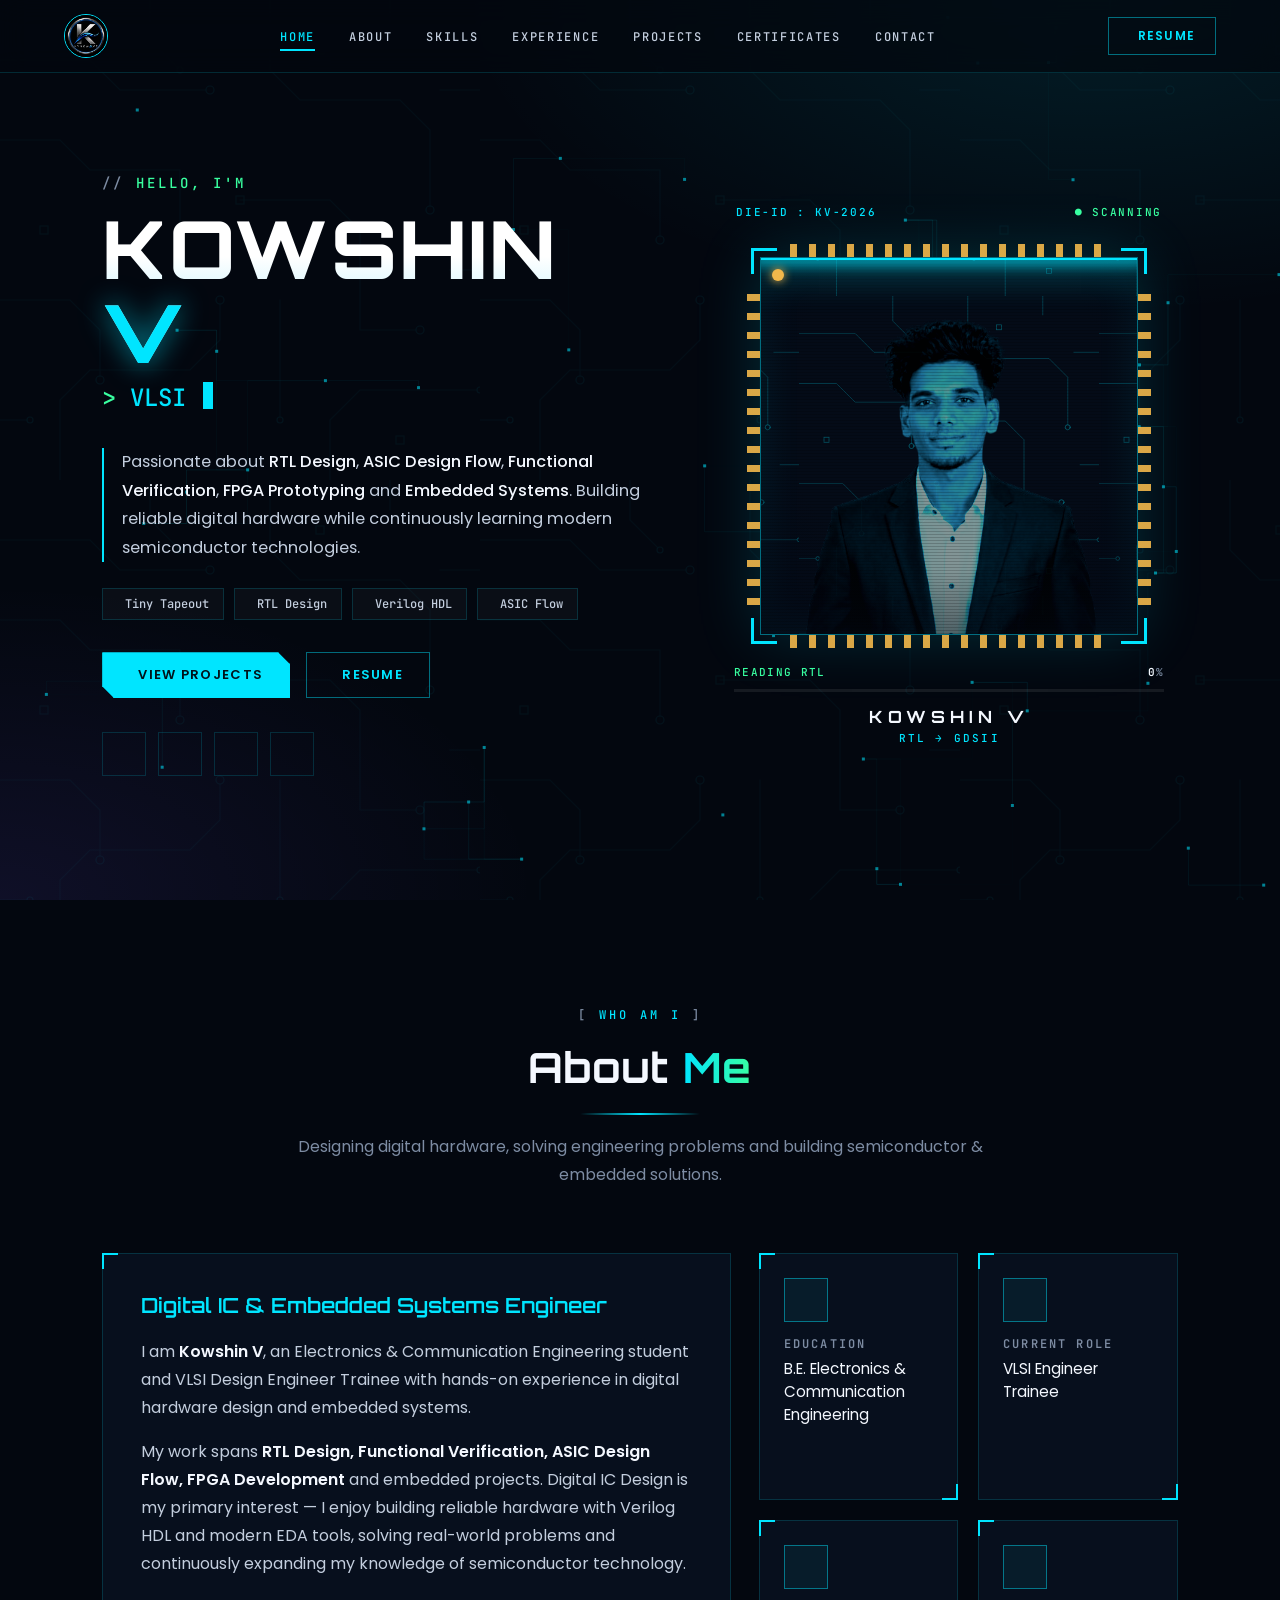
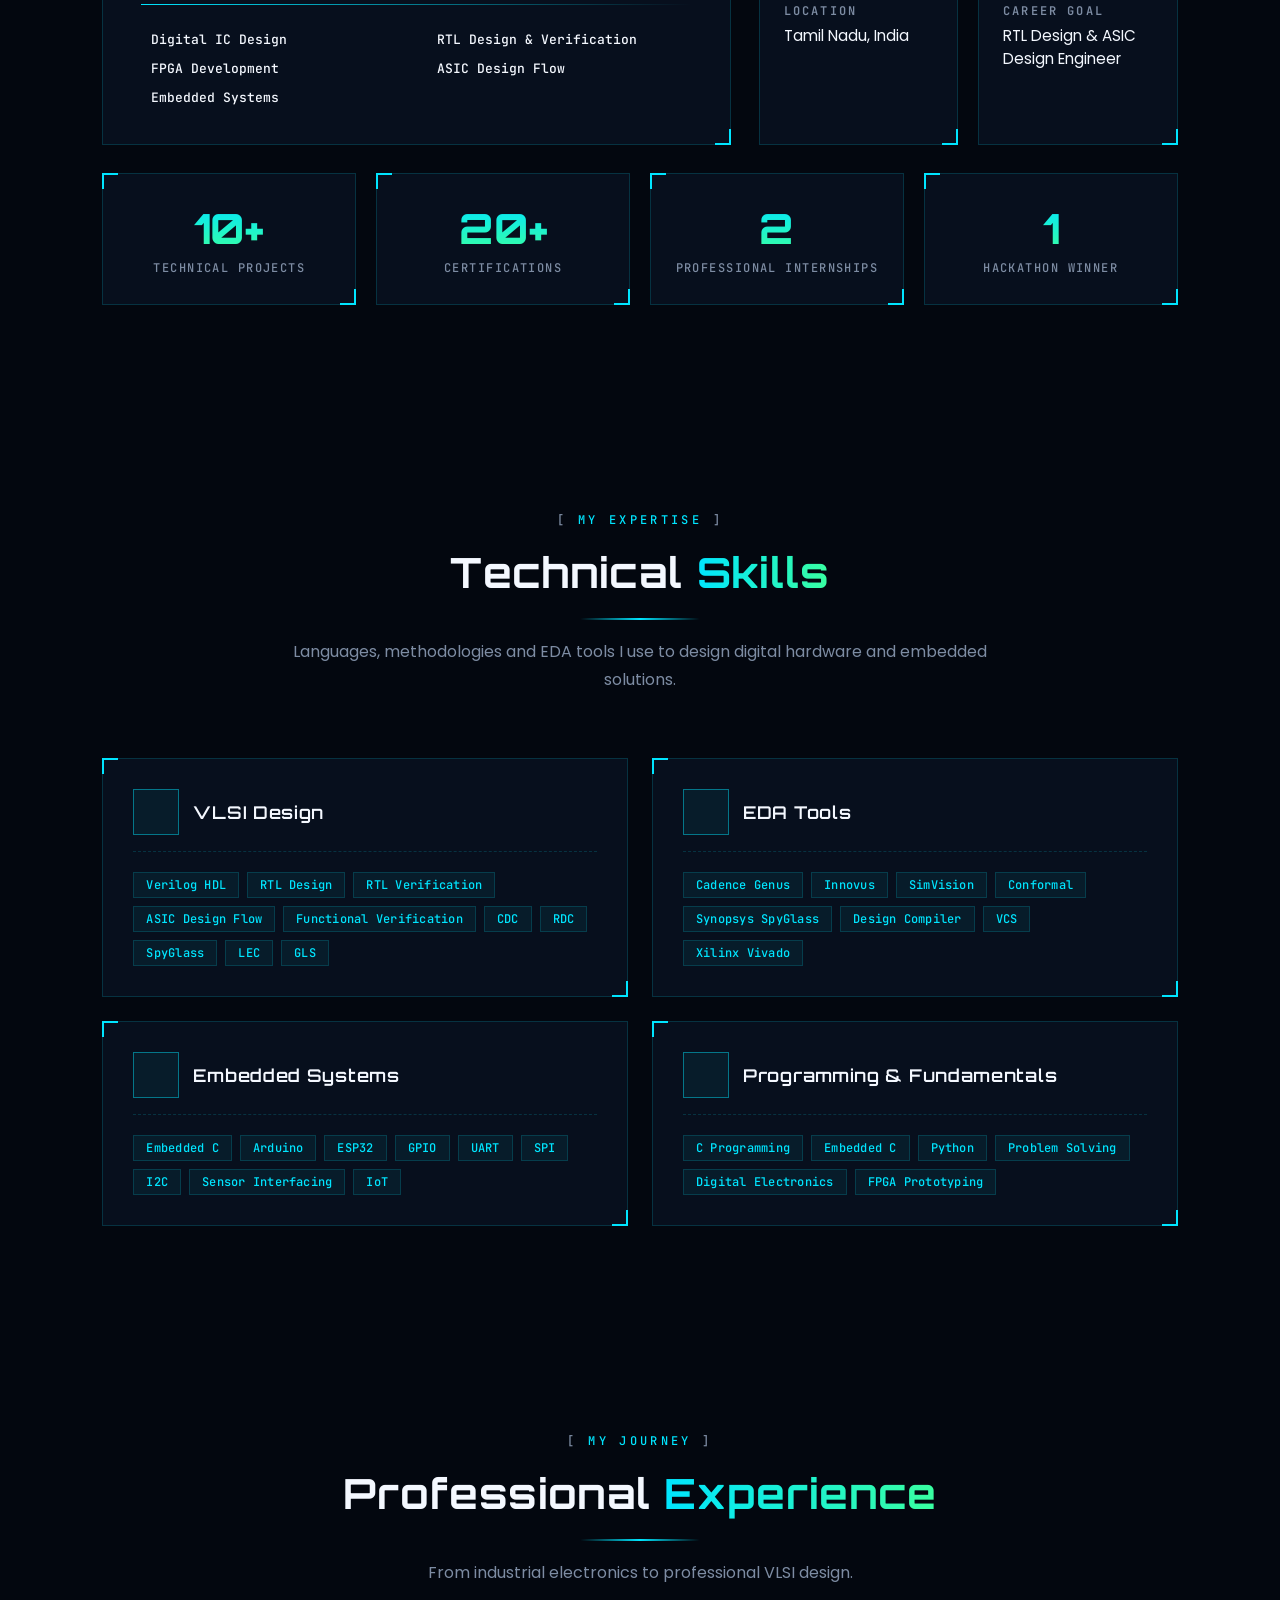
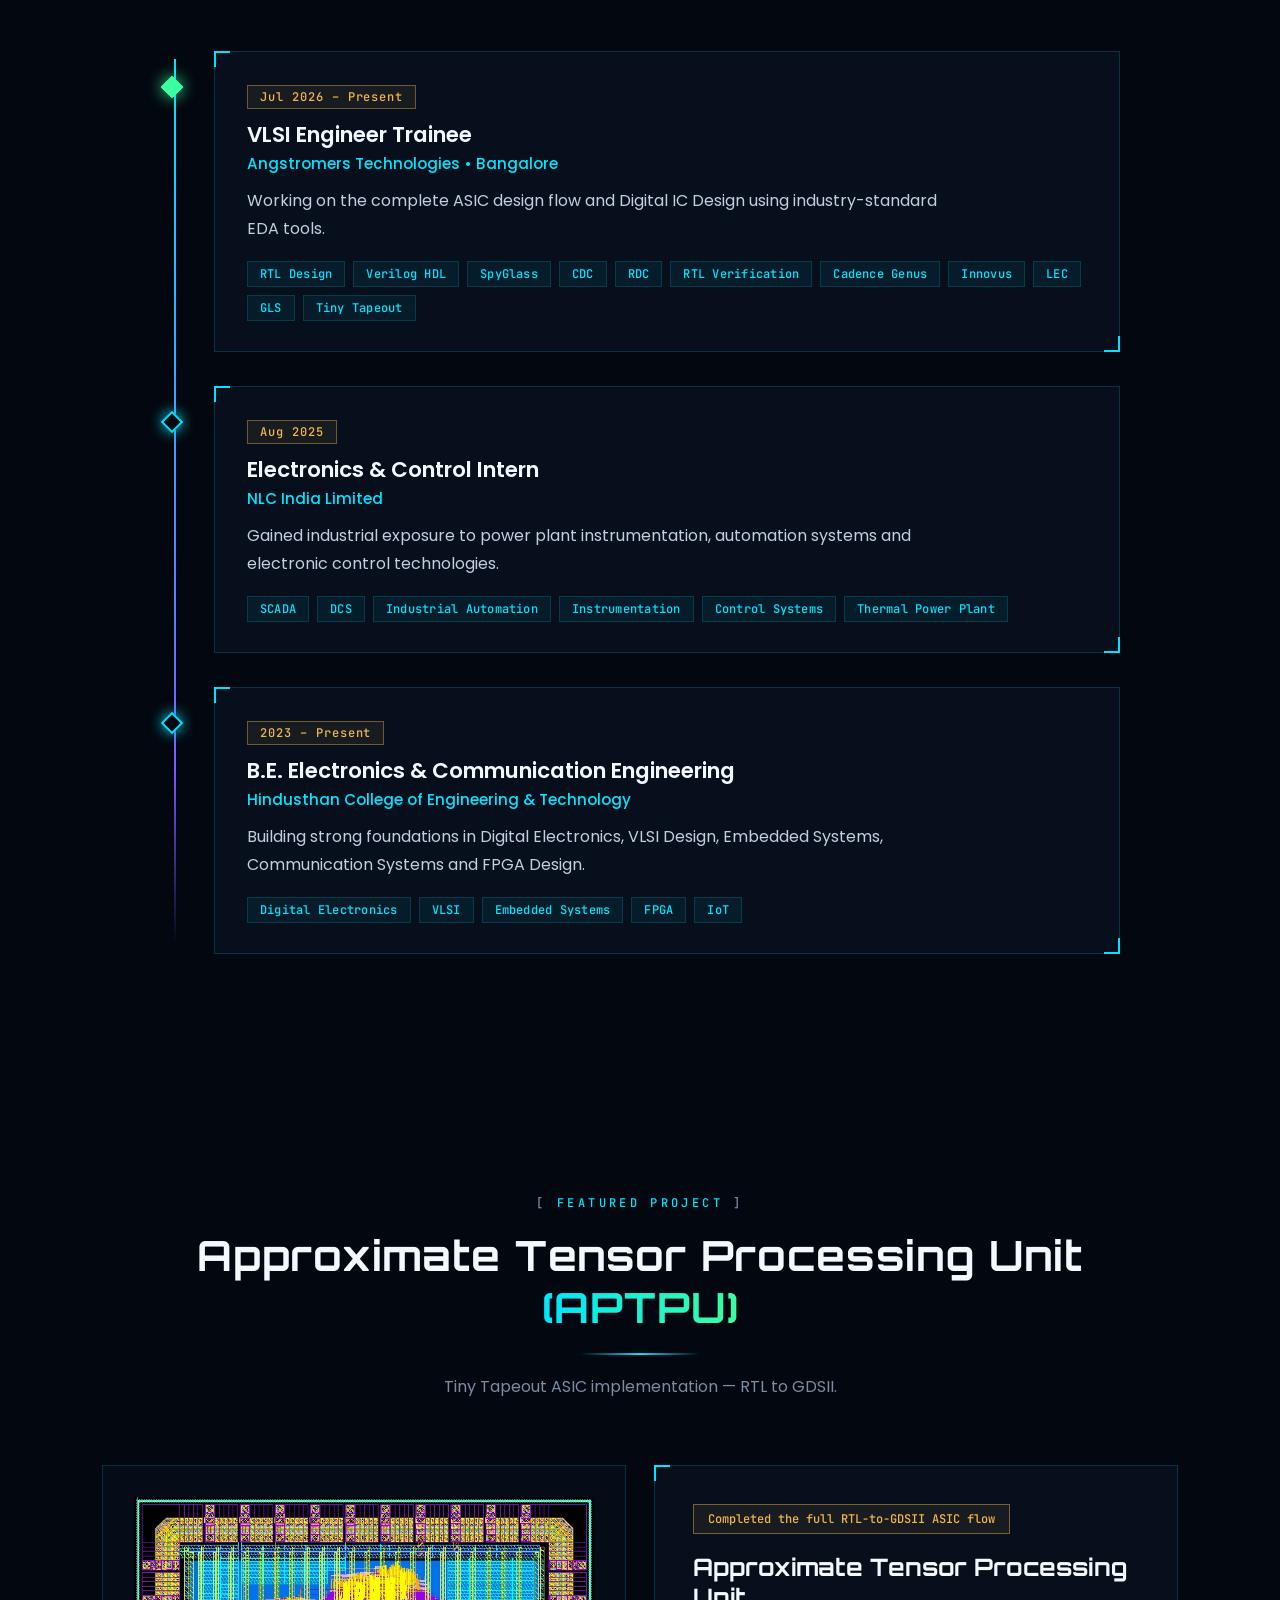
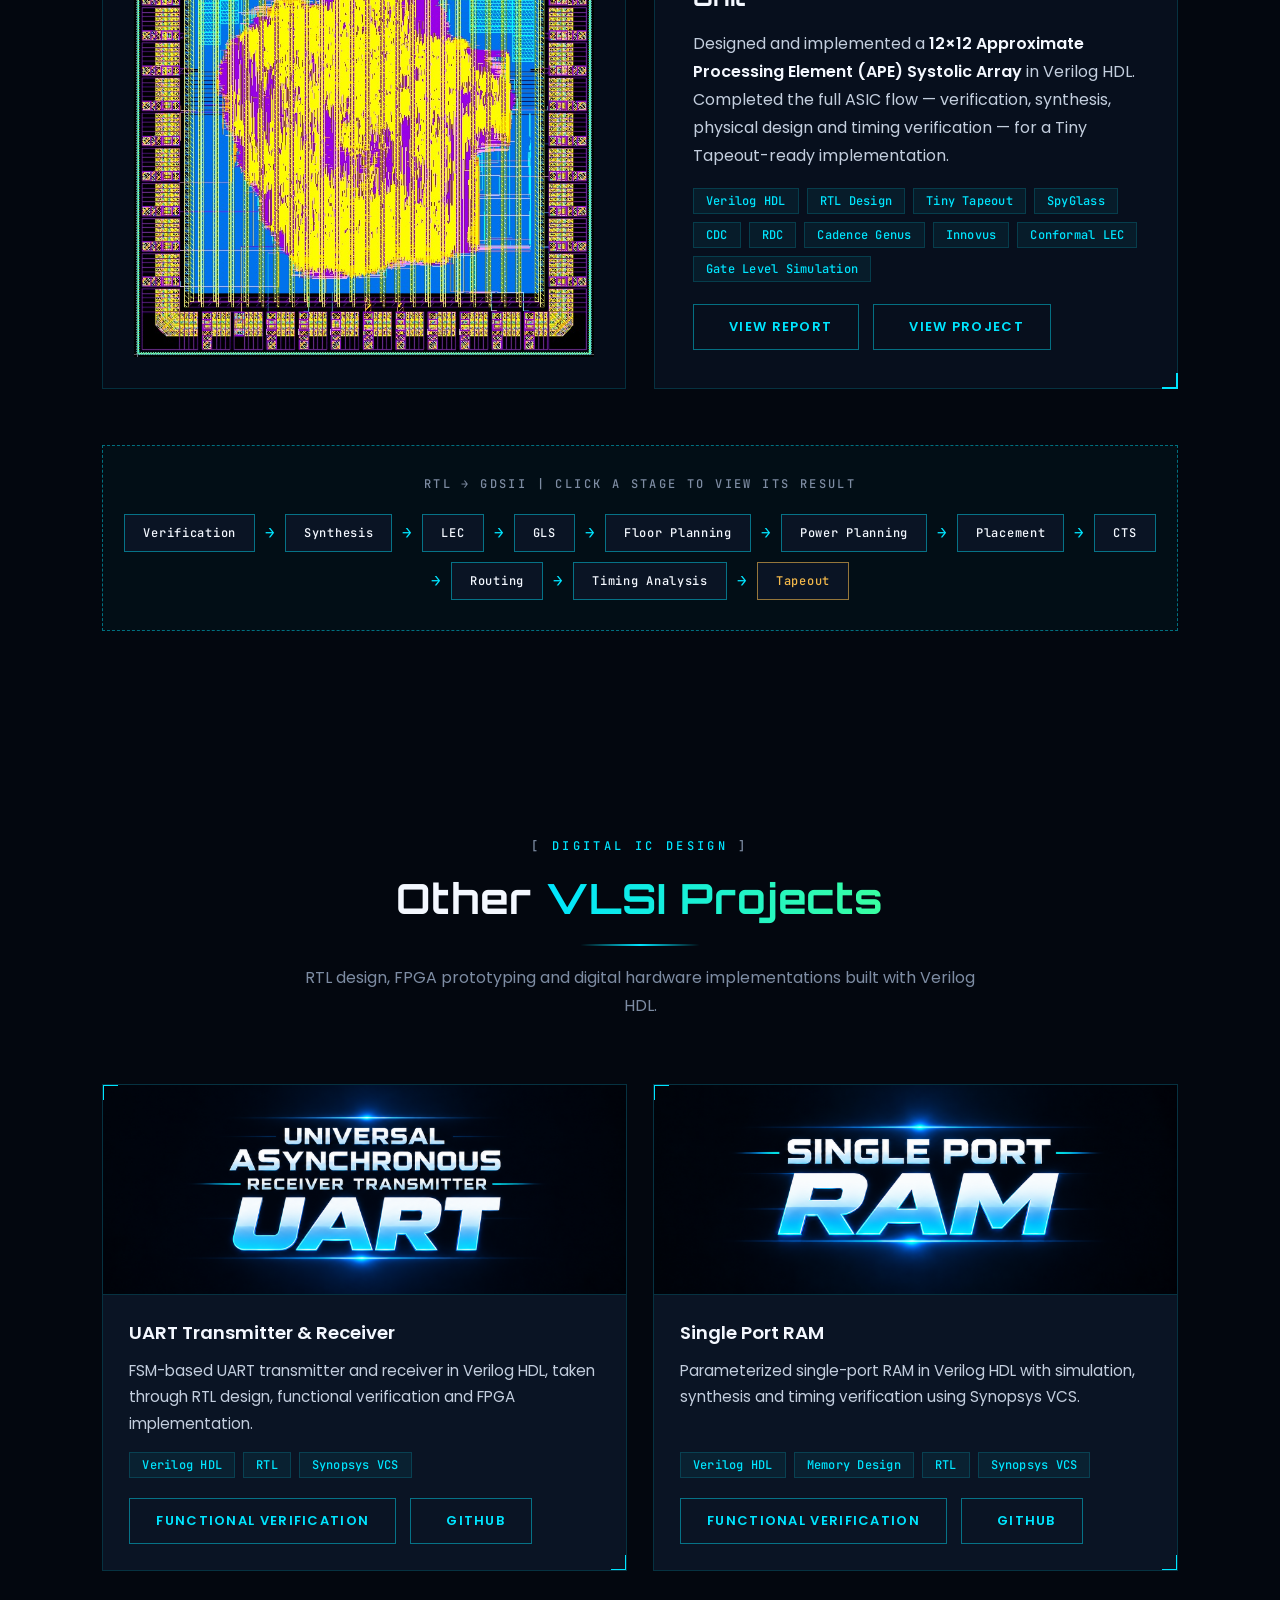
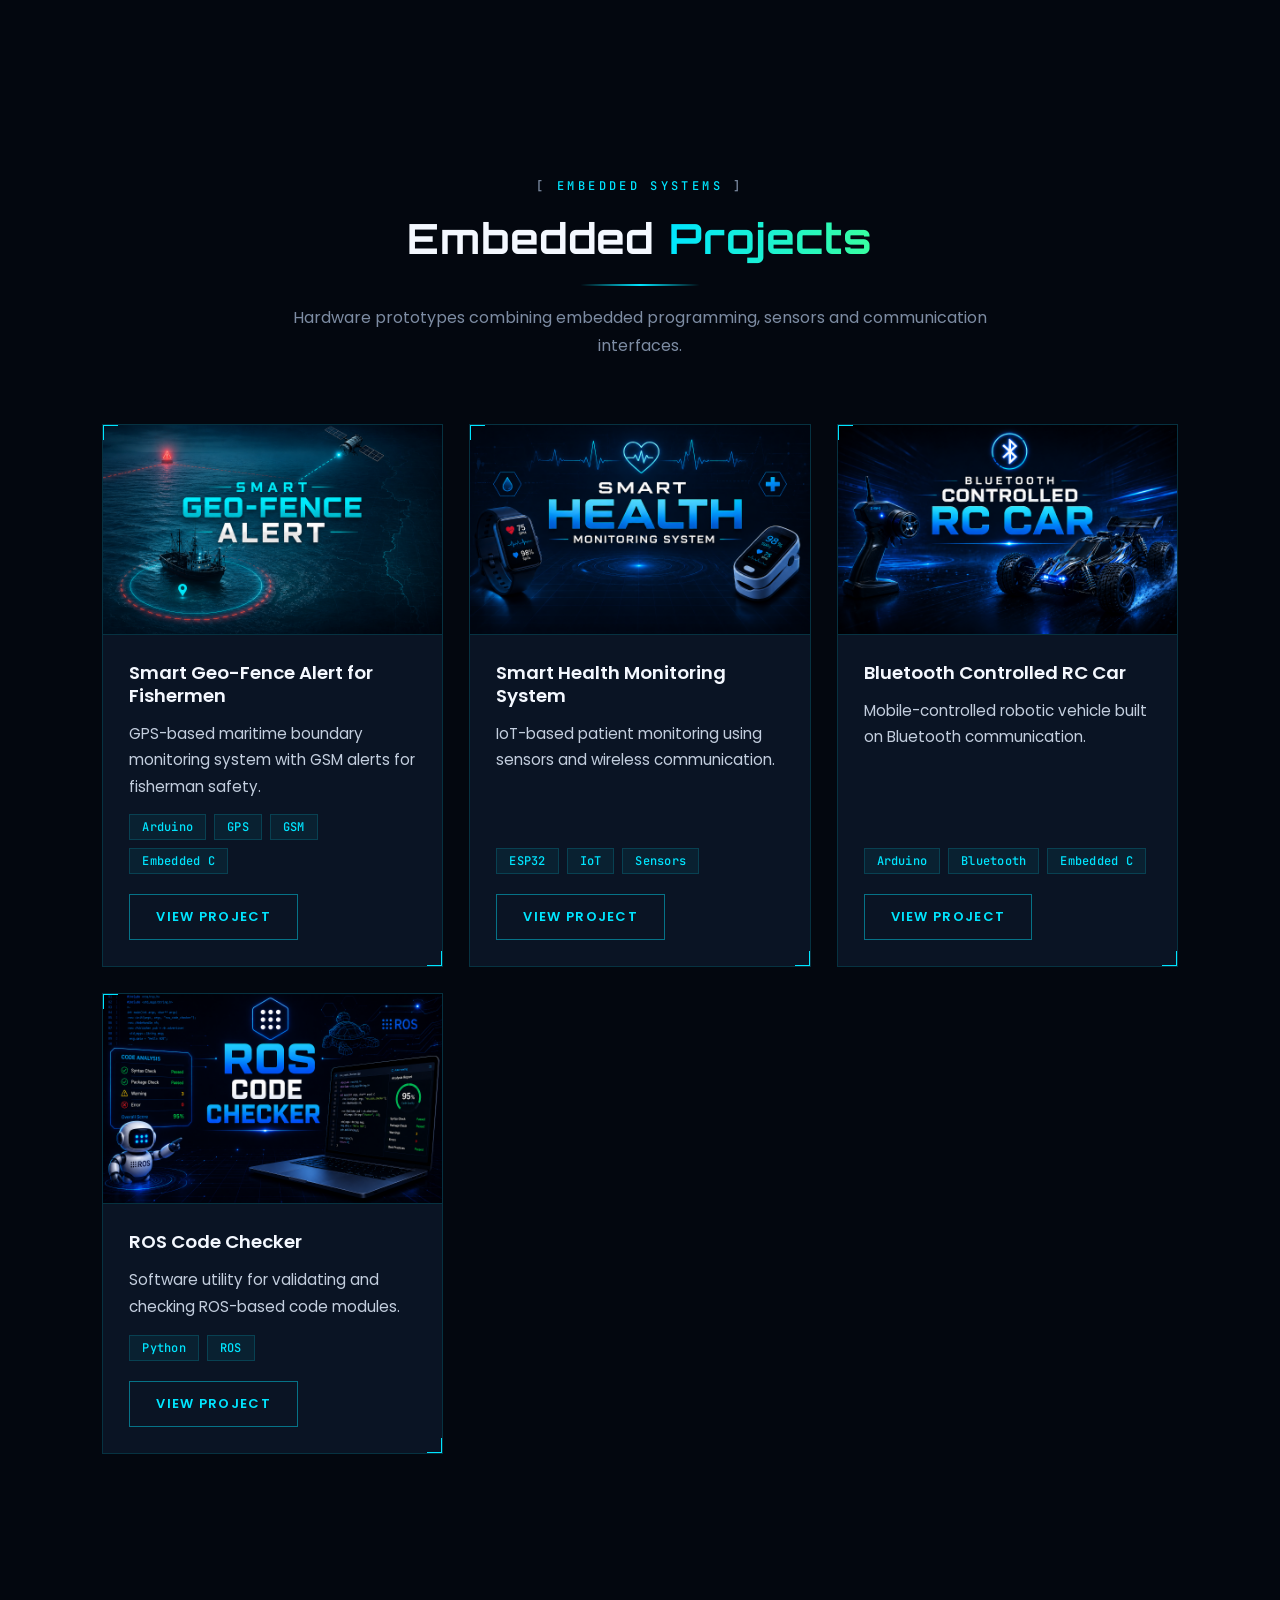
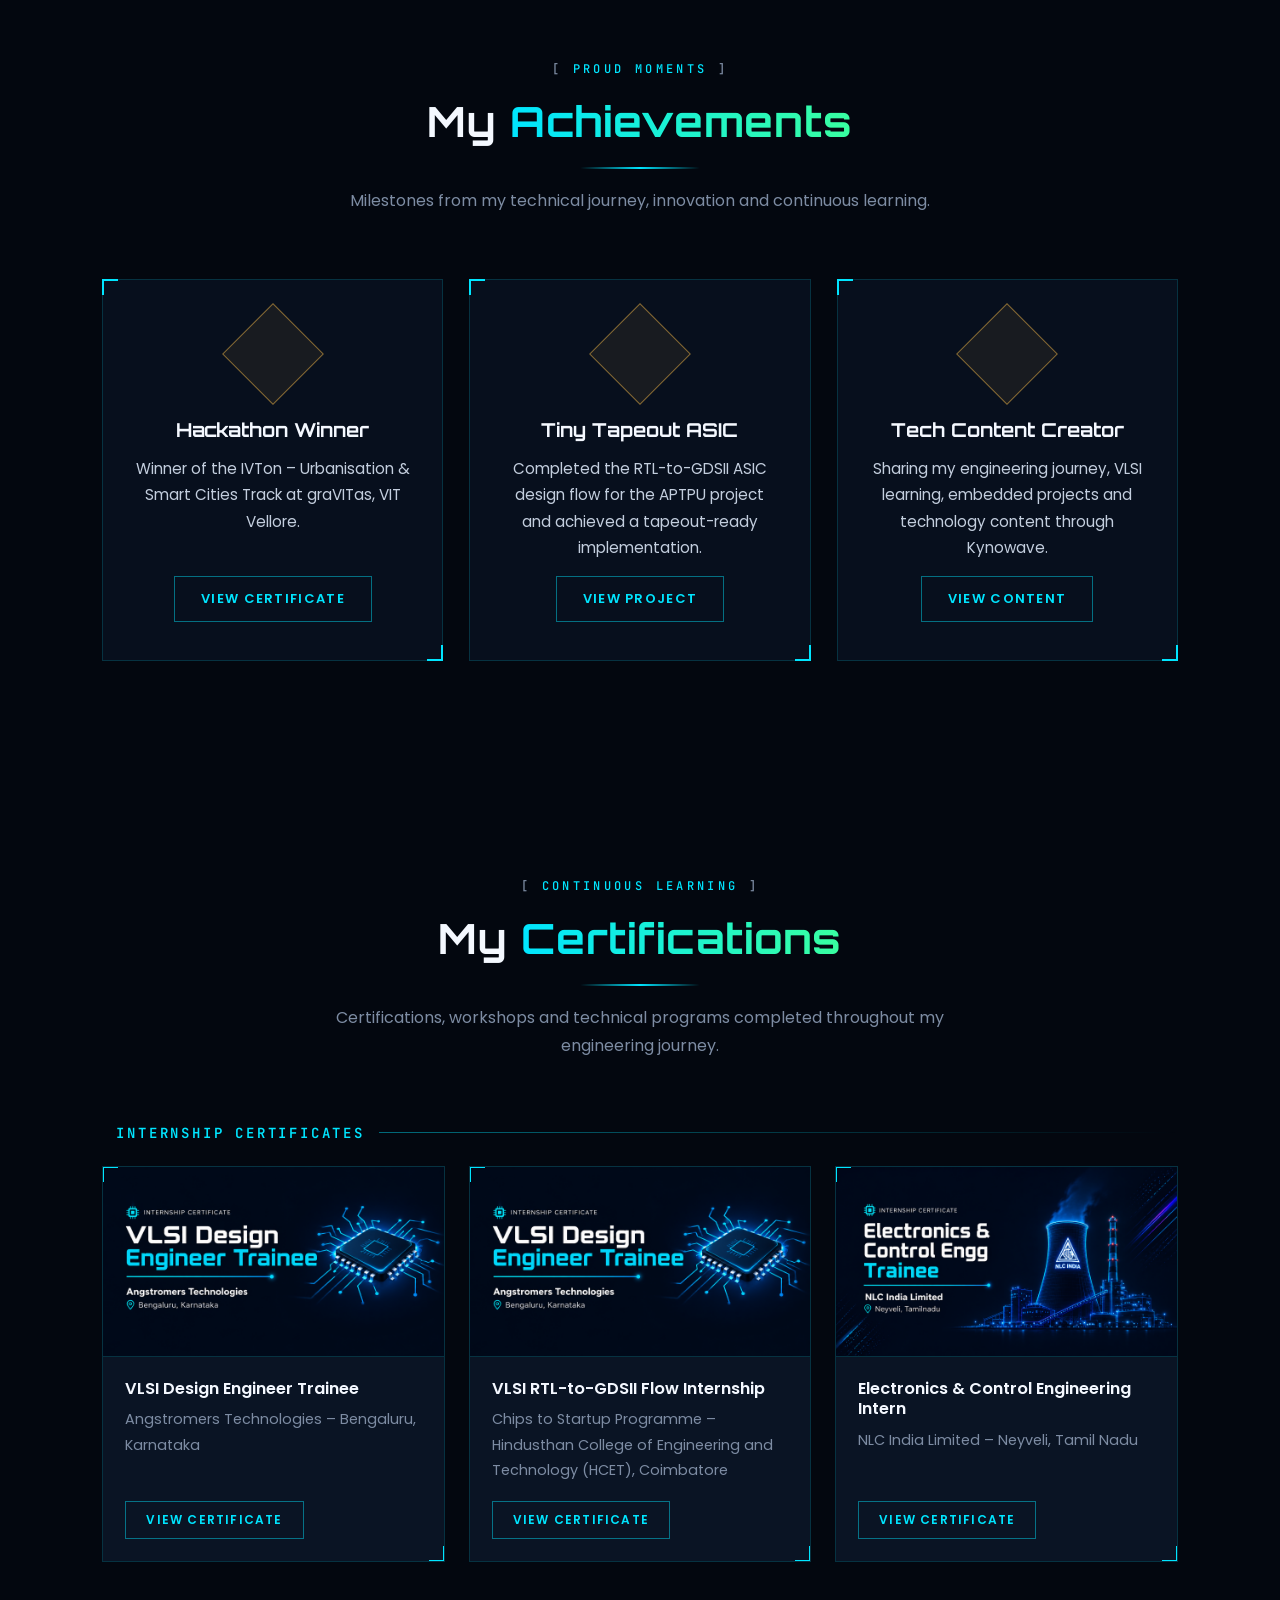
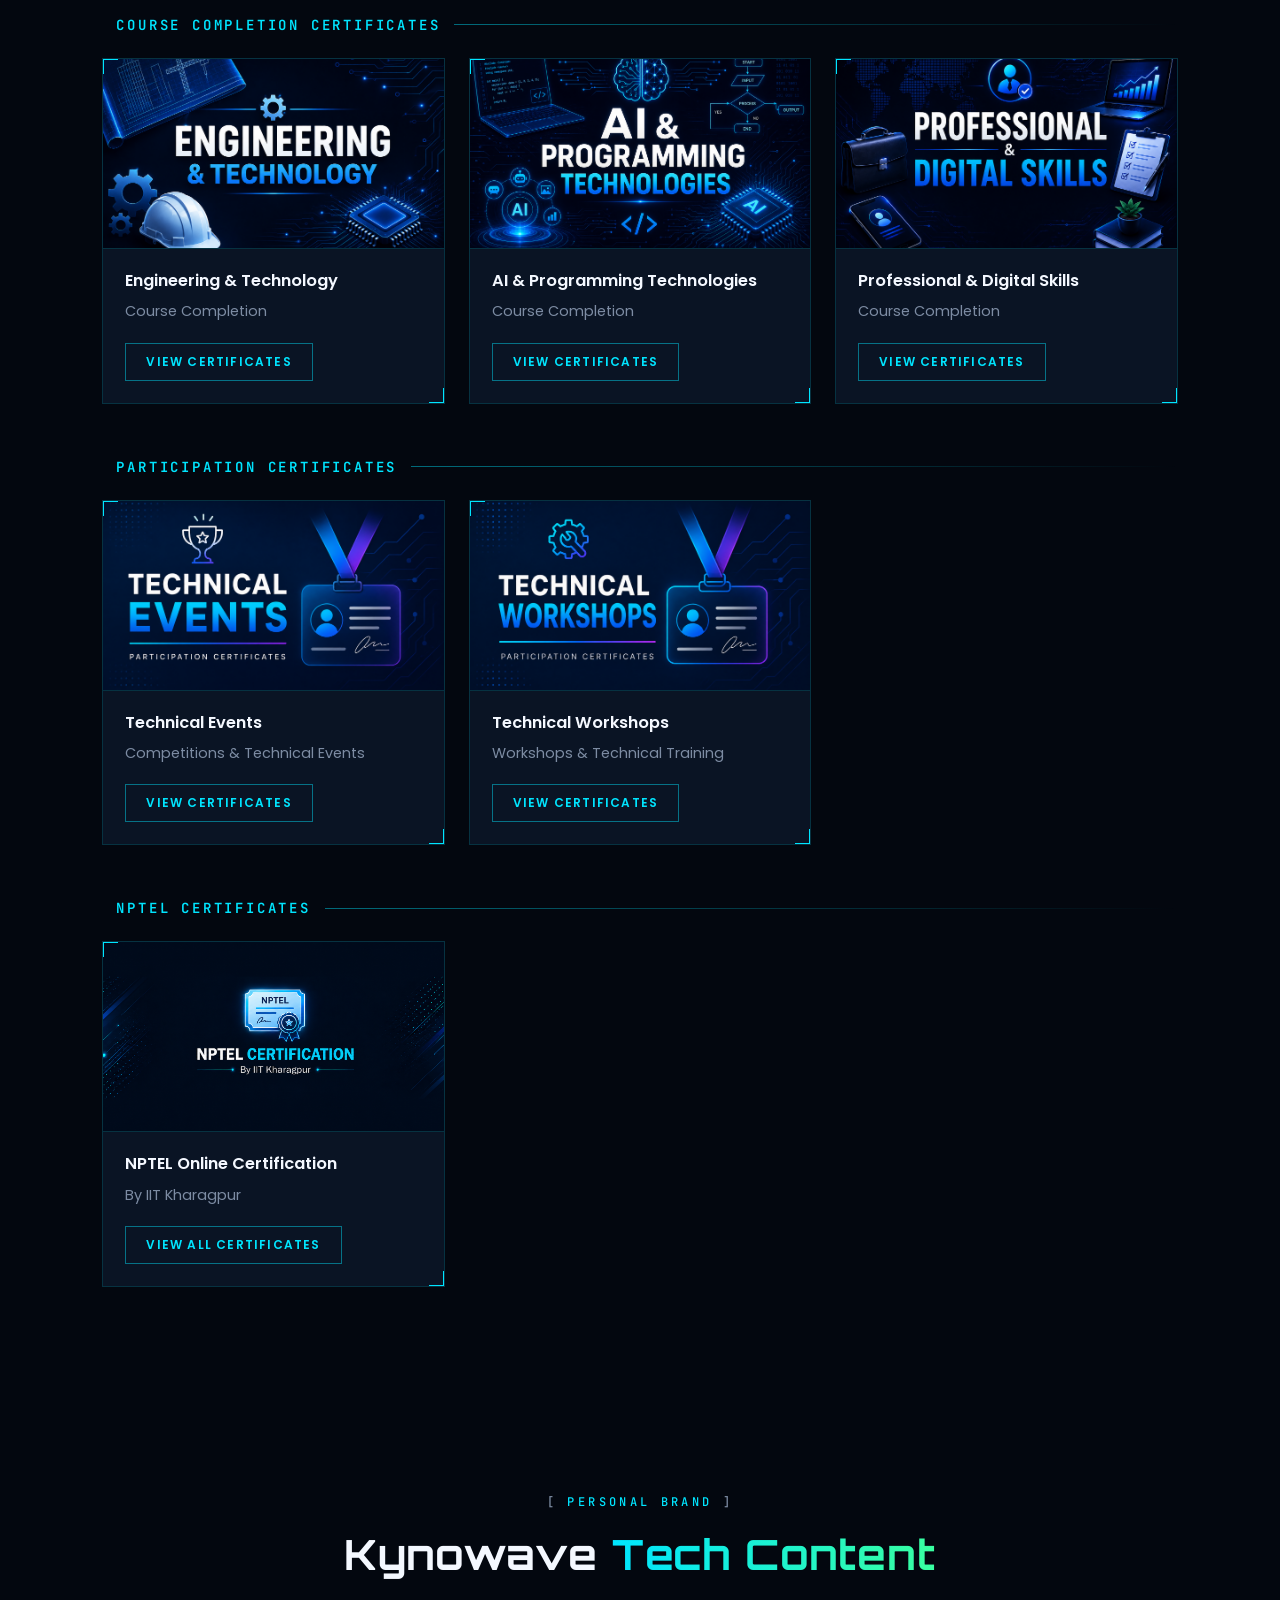
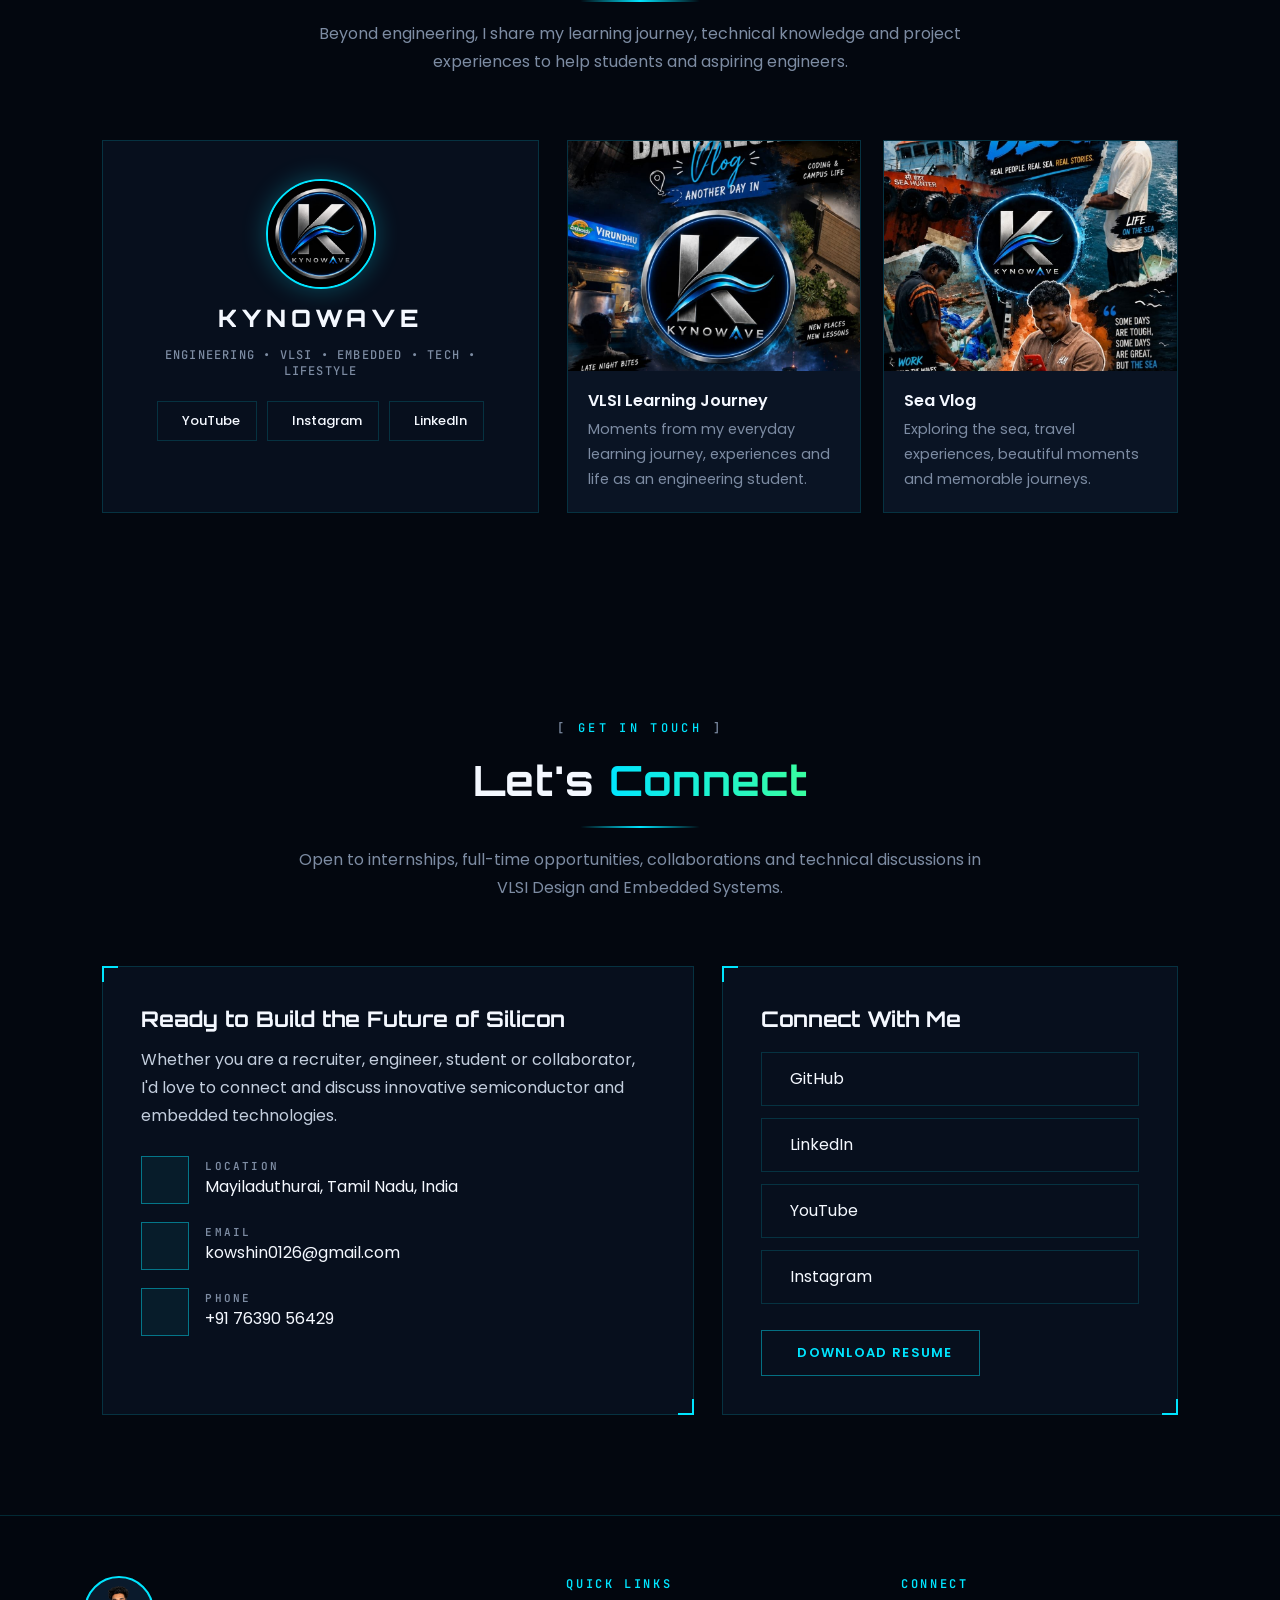
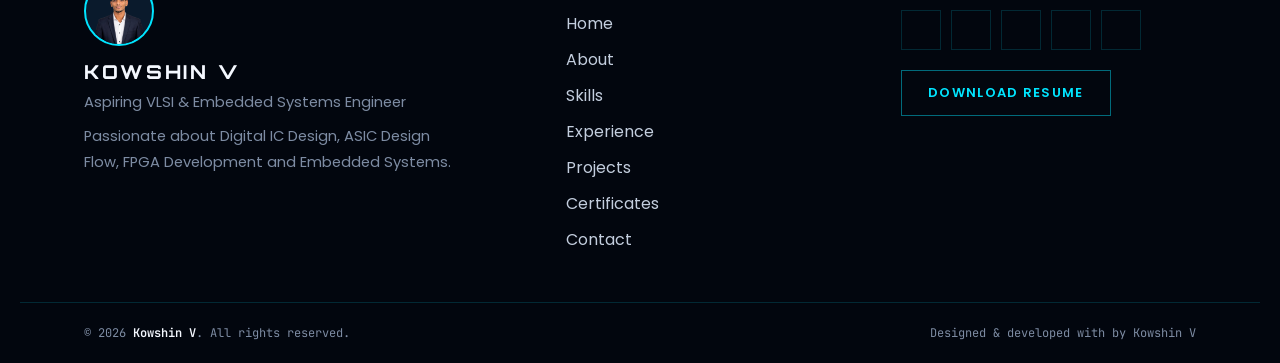
==== commit 06e2baf7: "Add VLSI RTL-to-GDSII Flow Internship certificate" ====
--- a/index.html
+++ b/index.html
@@ -519,6 +519,14 @@
                 <div class="certificate-content">
                     <h4>VLSI Design Engineer Trainee</h4>
                     <p>Angstromers Technologies &ndash; Bengaluru, Karnataka</p>
+                    <div class="flow-box project-btn" data-image="assets/certificates/angs.jpg">View Certificate</div>
+                </div>
+            </div>
+            <div class="certificate-card">
+                <img src="assets/certificates/vlsitb.png" alt="VLSI Design Engineer Trainee certificate" loading="lazy">
+                <div class="certificate-content">
+                    <h4>VLSI RTL-to-GDSII Flow Internship</h4>
+                    <p>Chips to Startup Programme &ndash; Hindusthan College of Engineering and Technology (HCET), Coimbatore</p>
                     <div class="flow-box project-btn" data-image="assets/certificates/angs.jpg">View Certificate</div>
                 </div>
             </div>
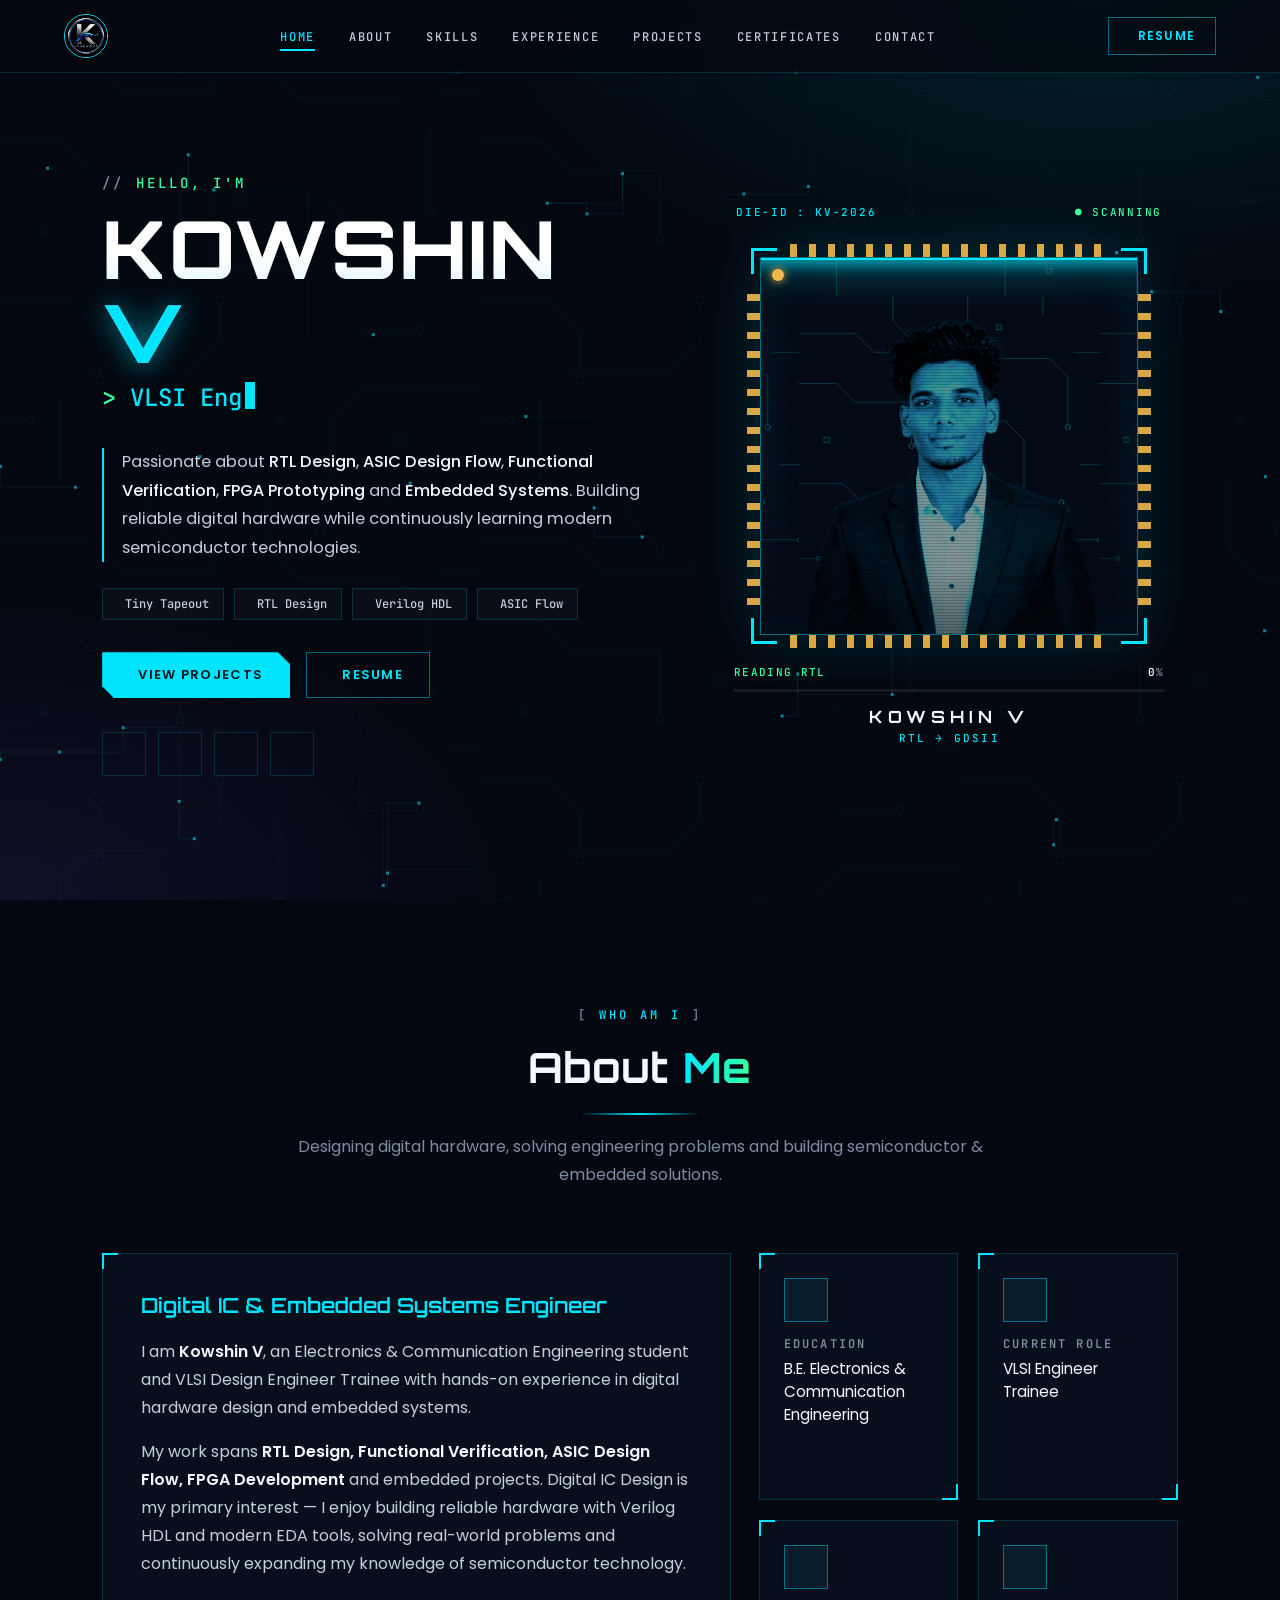
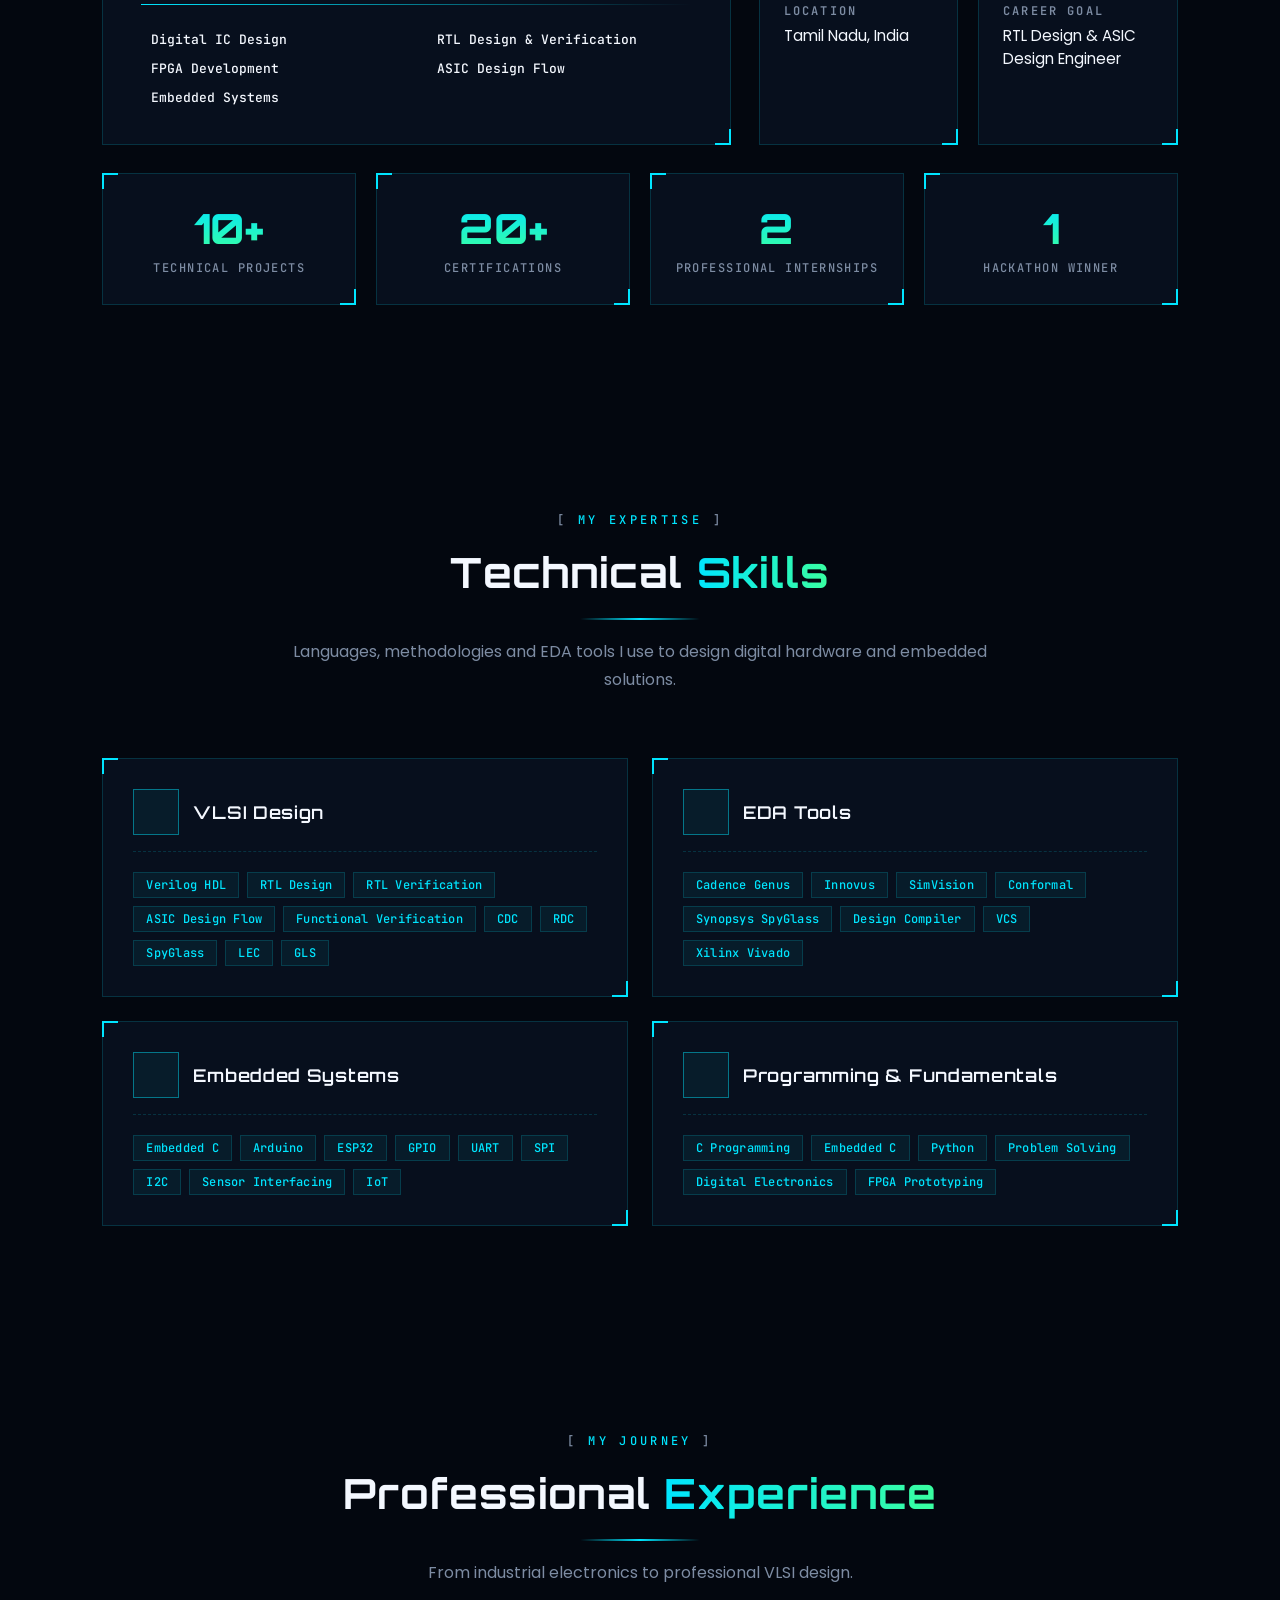
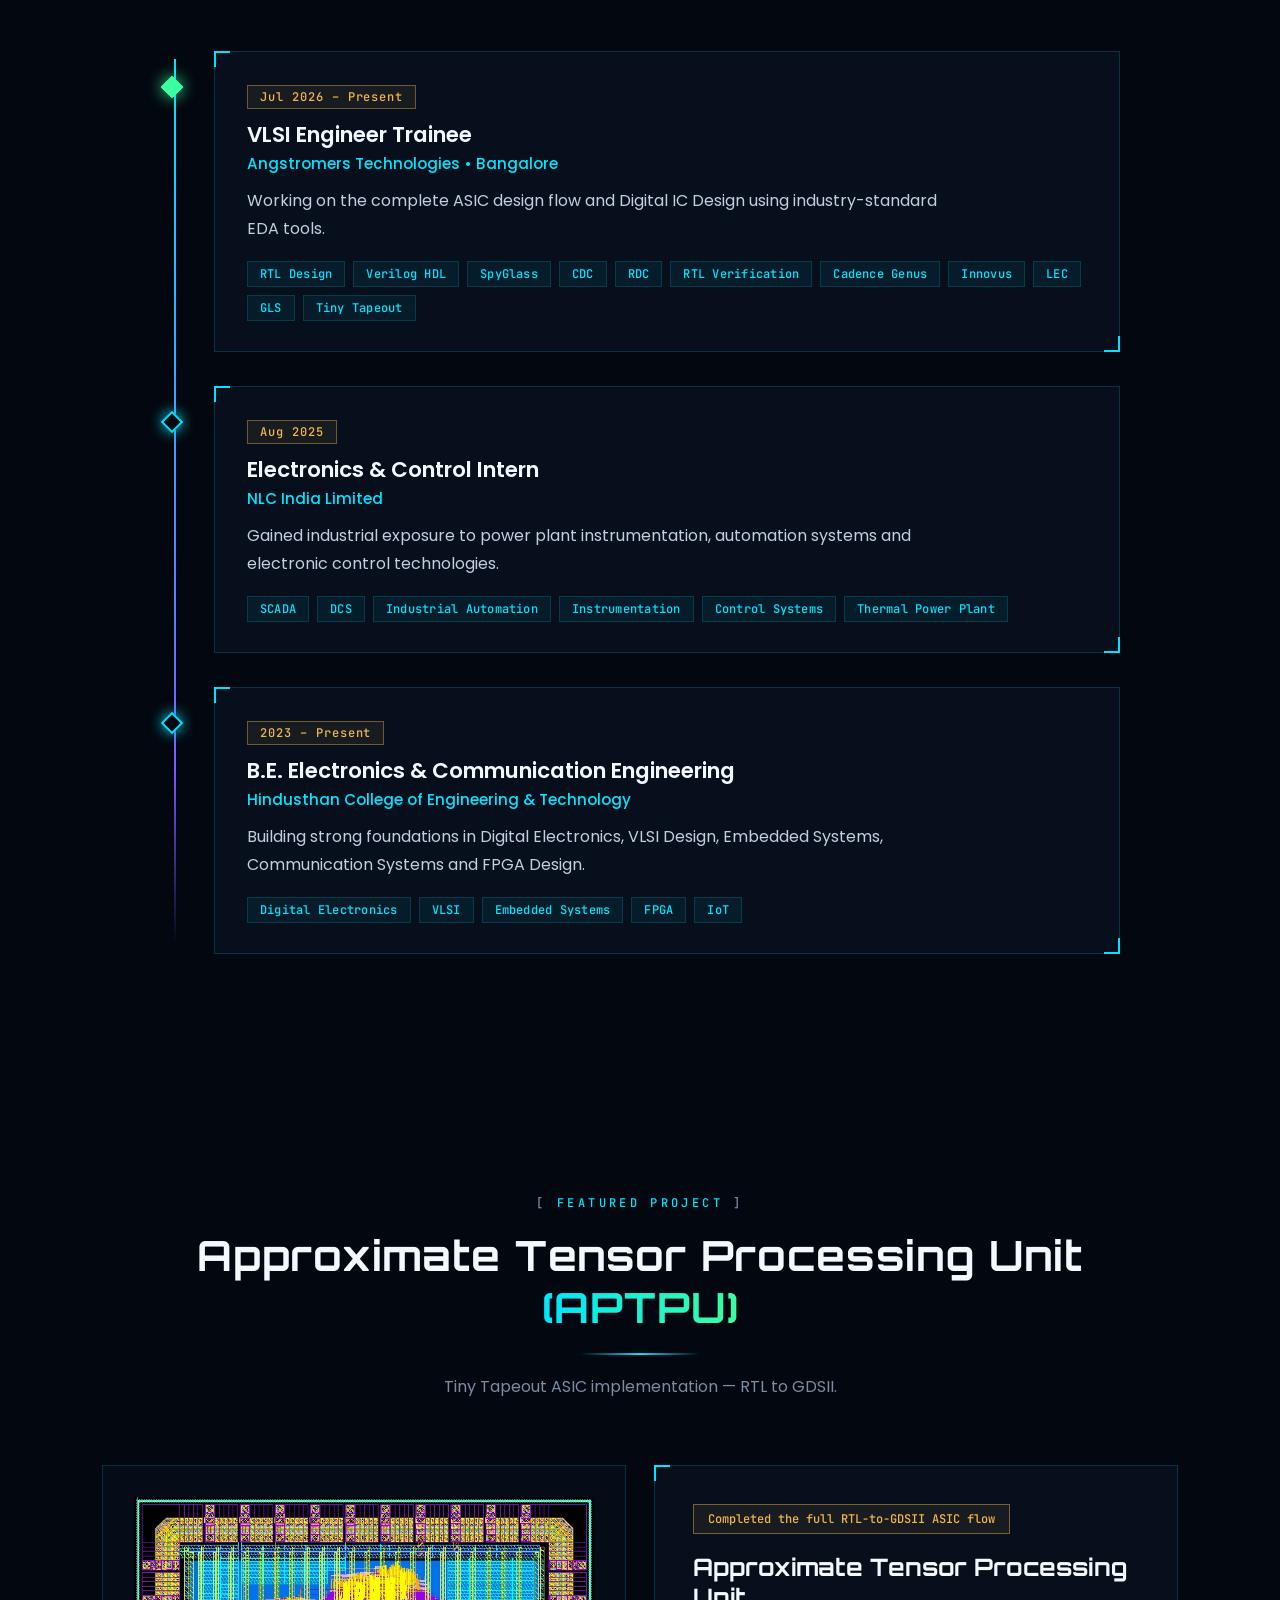
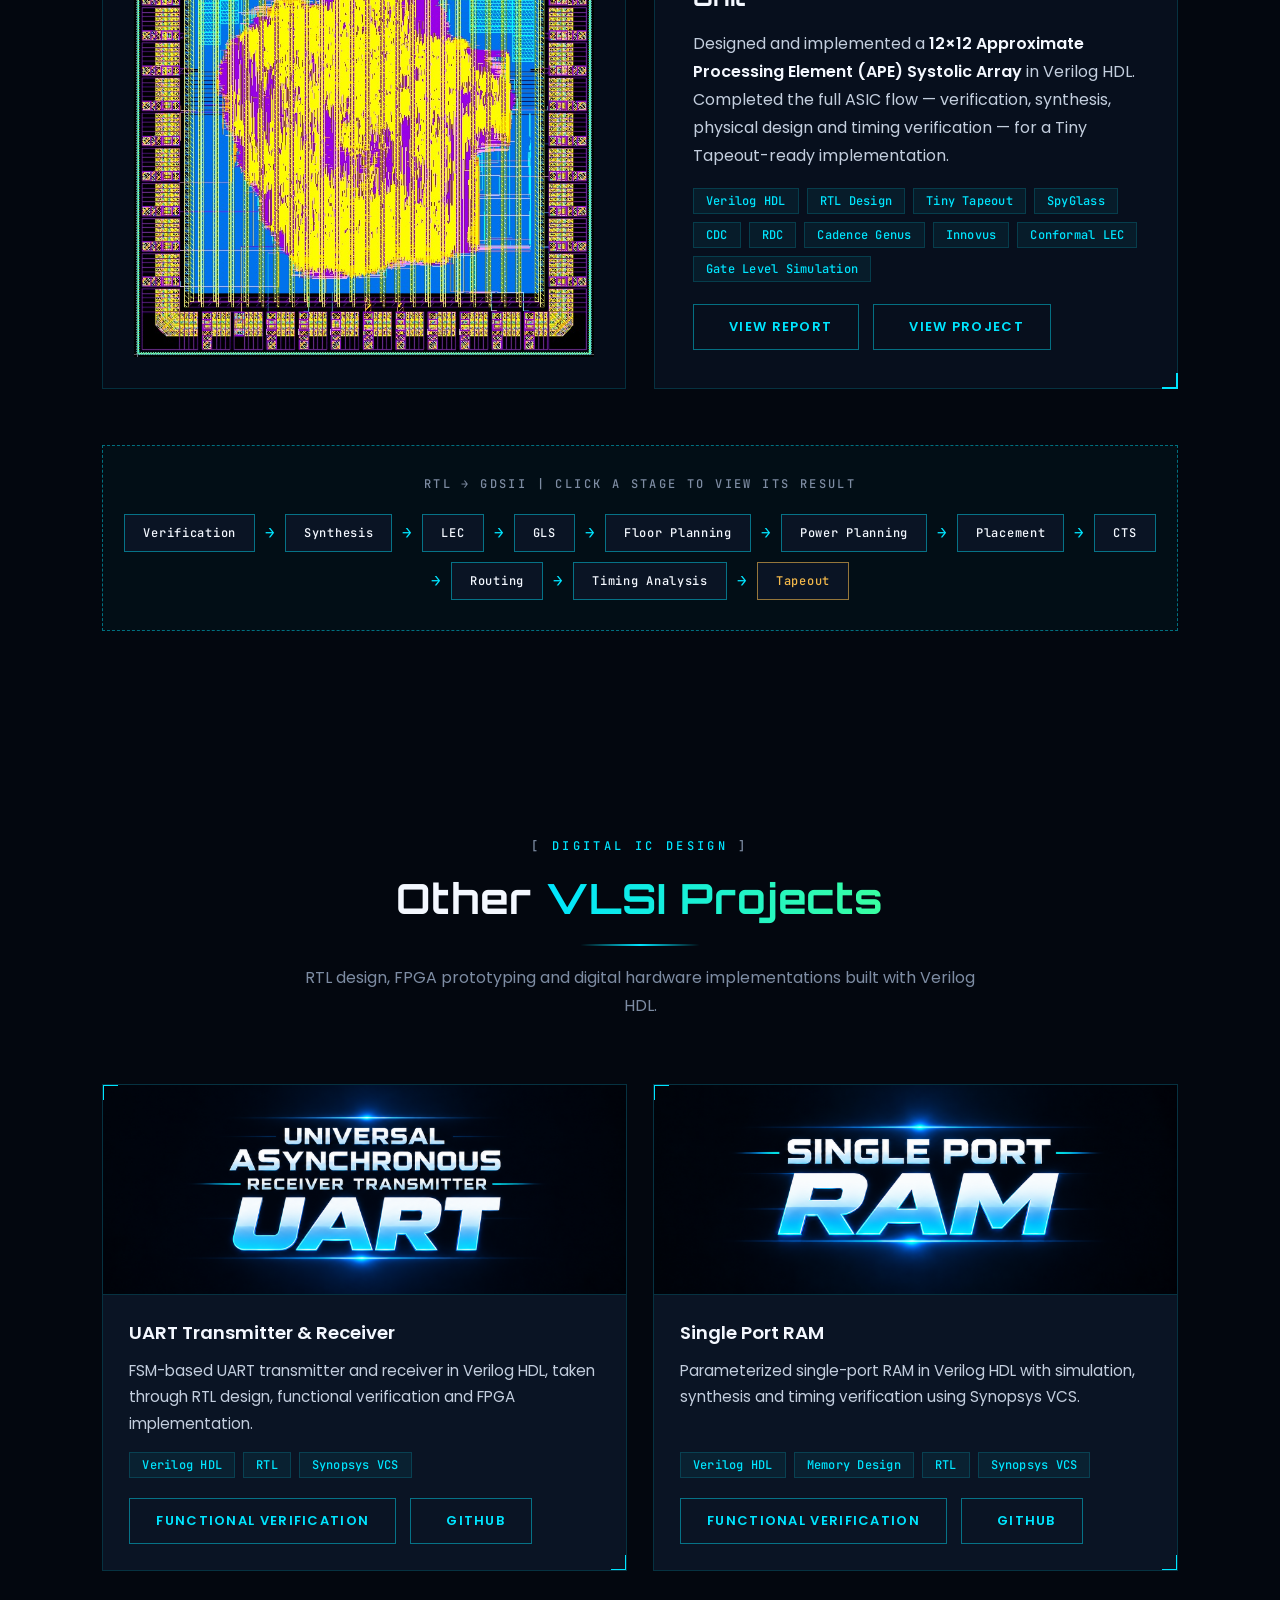
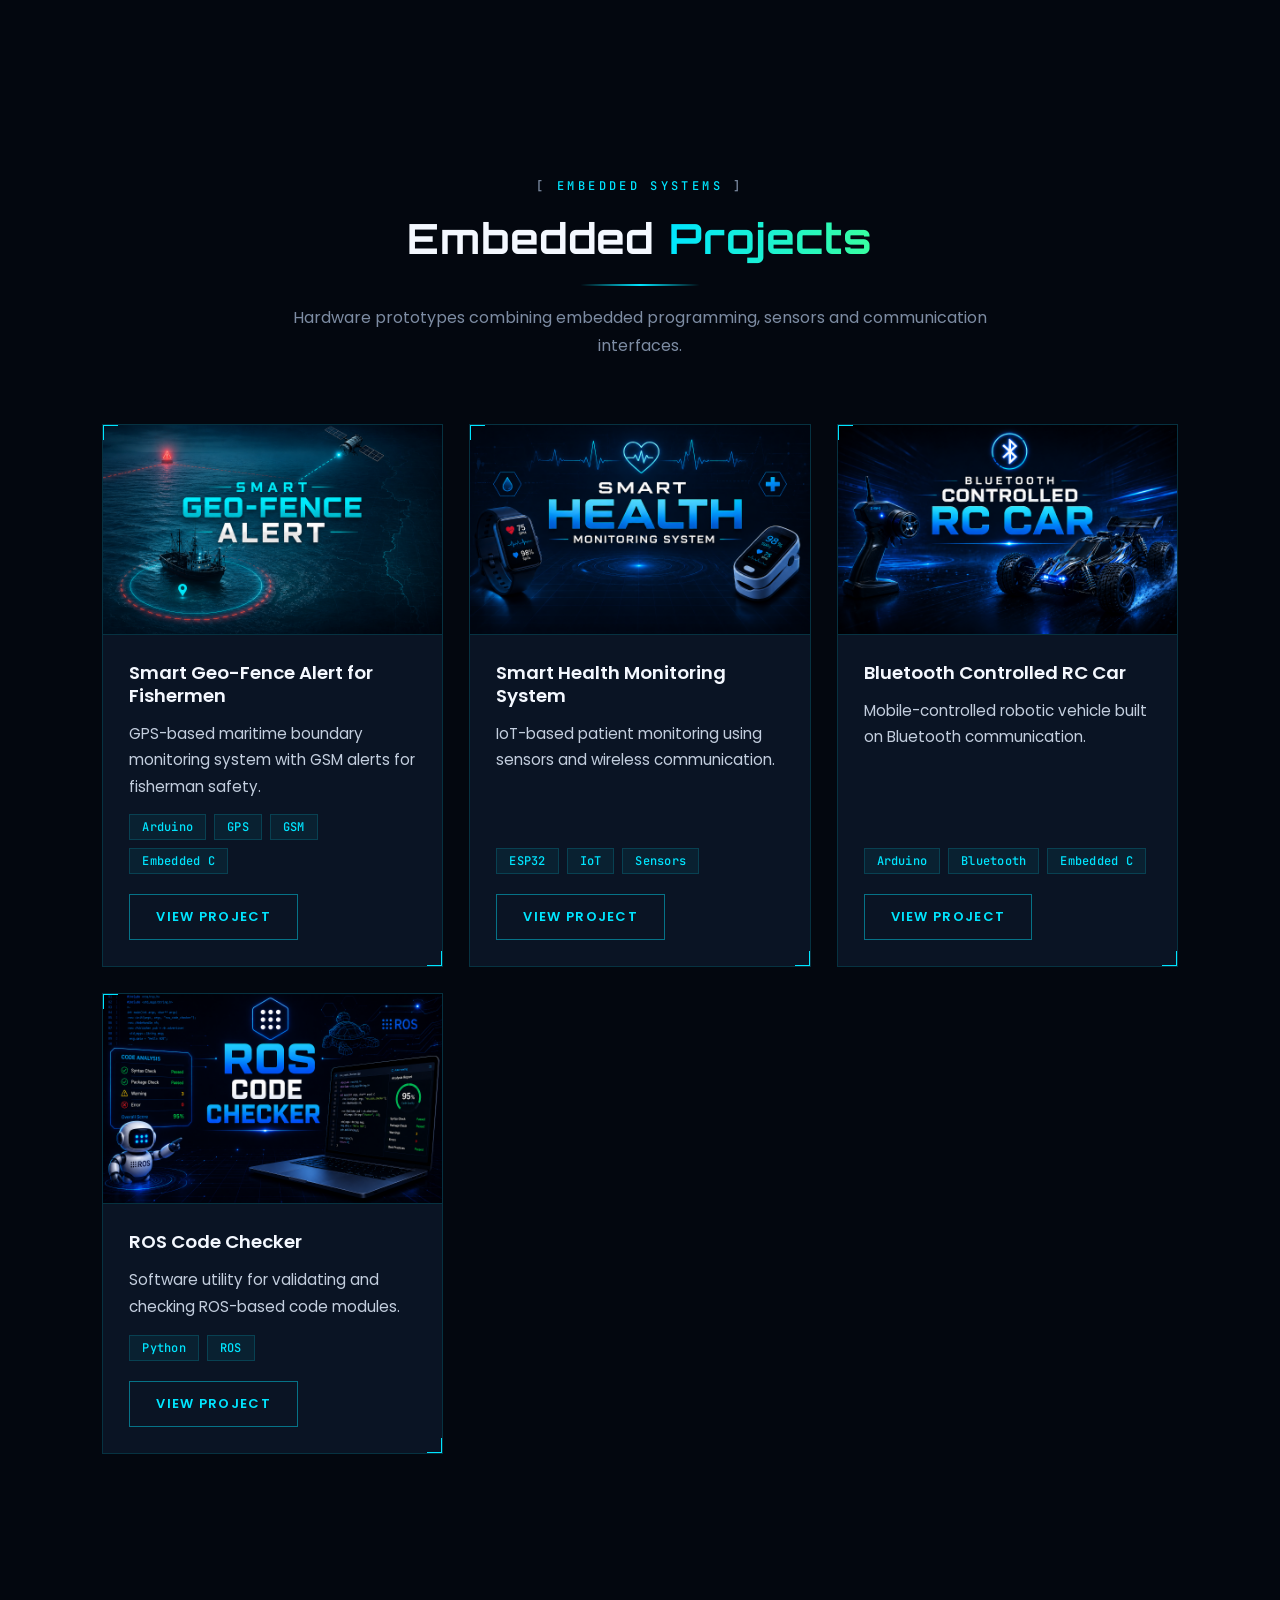
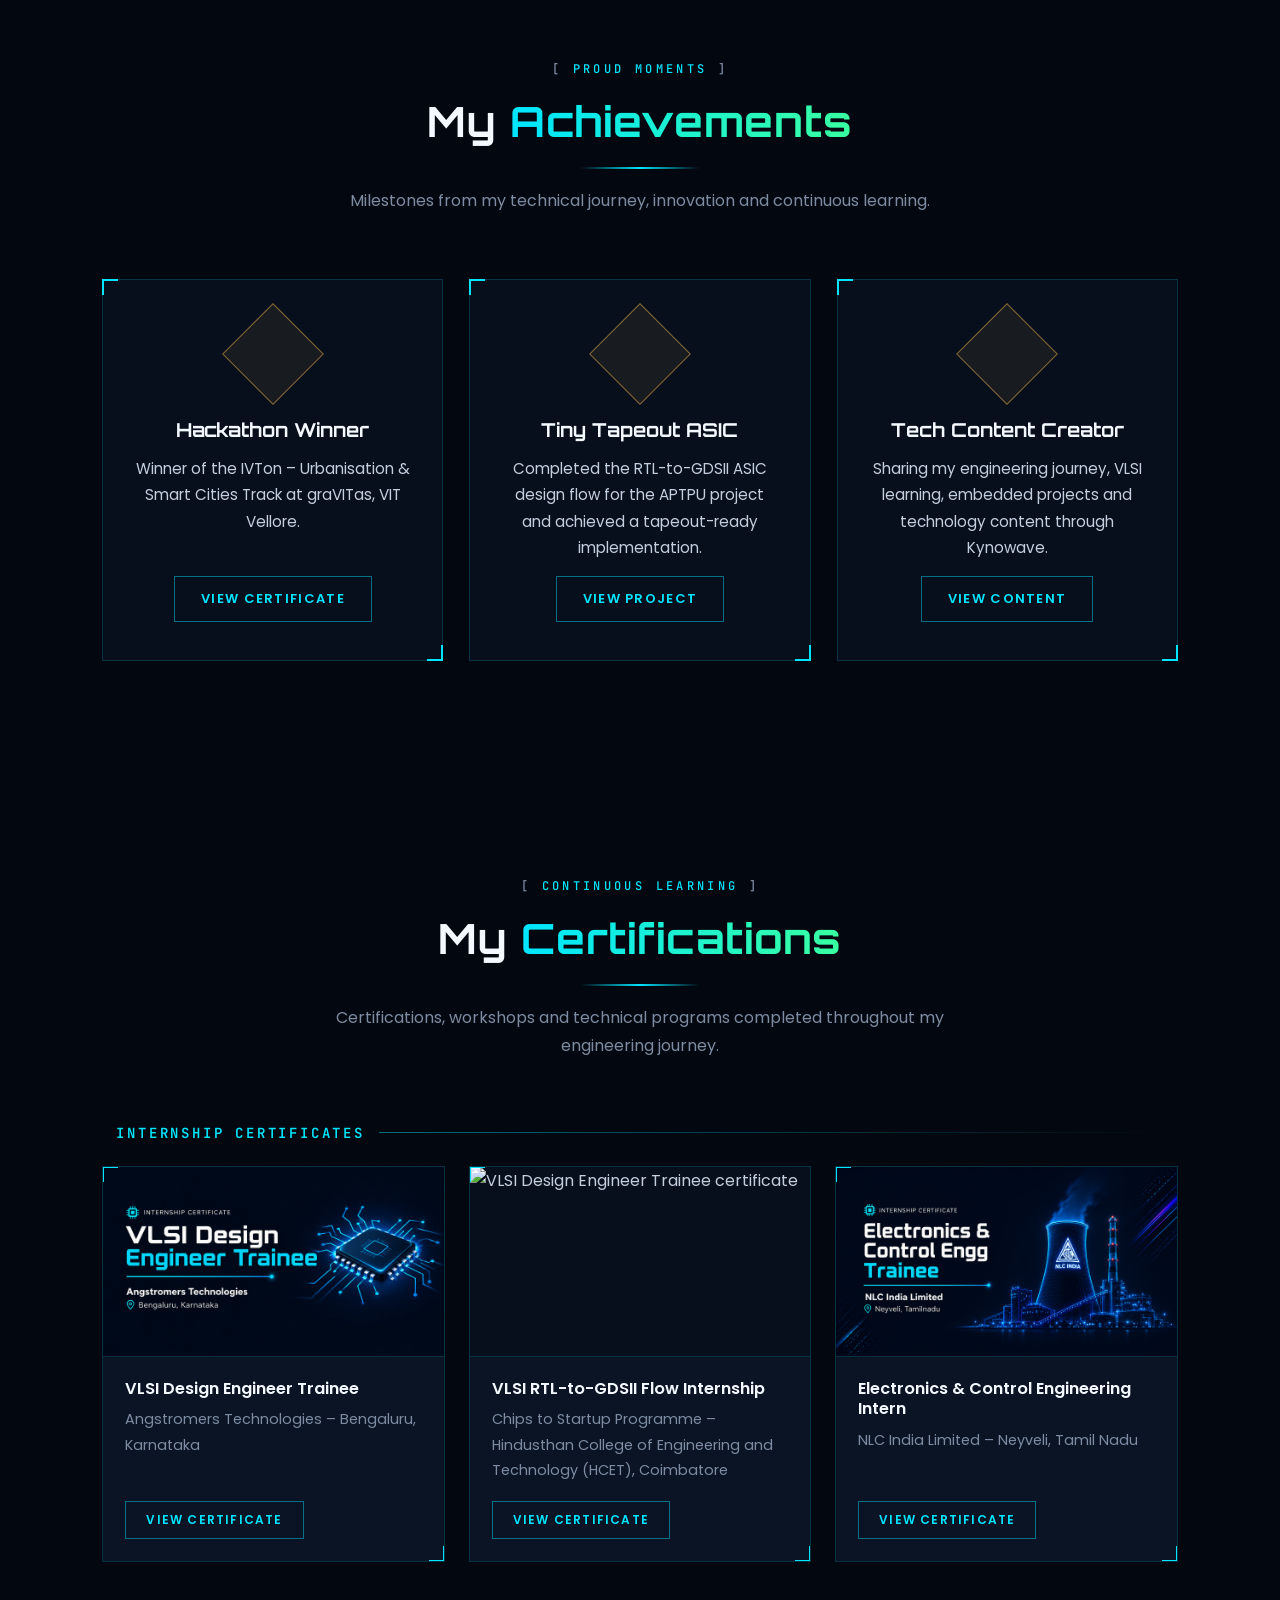
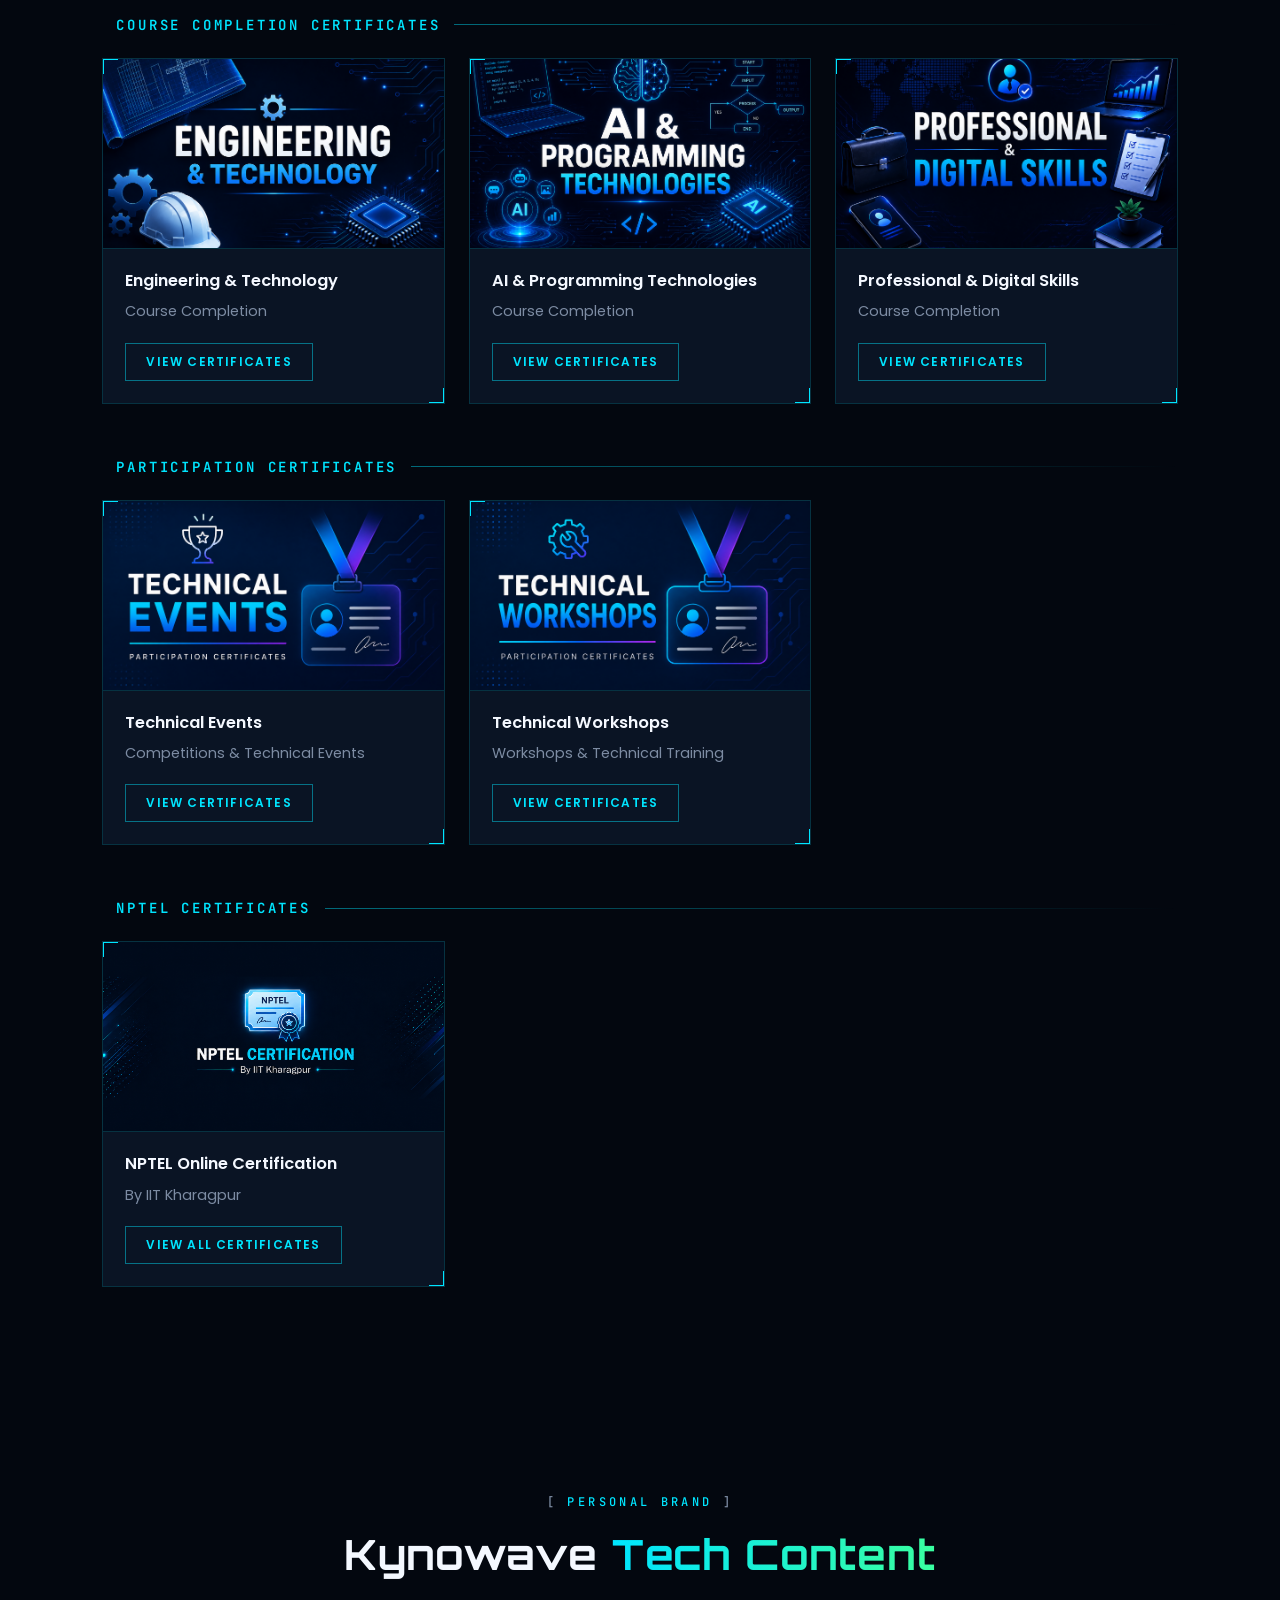
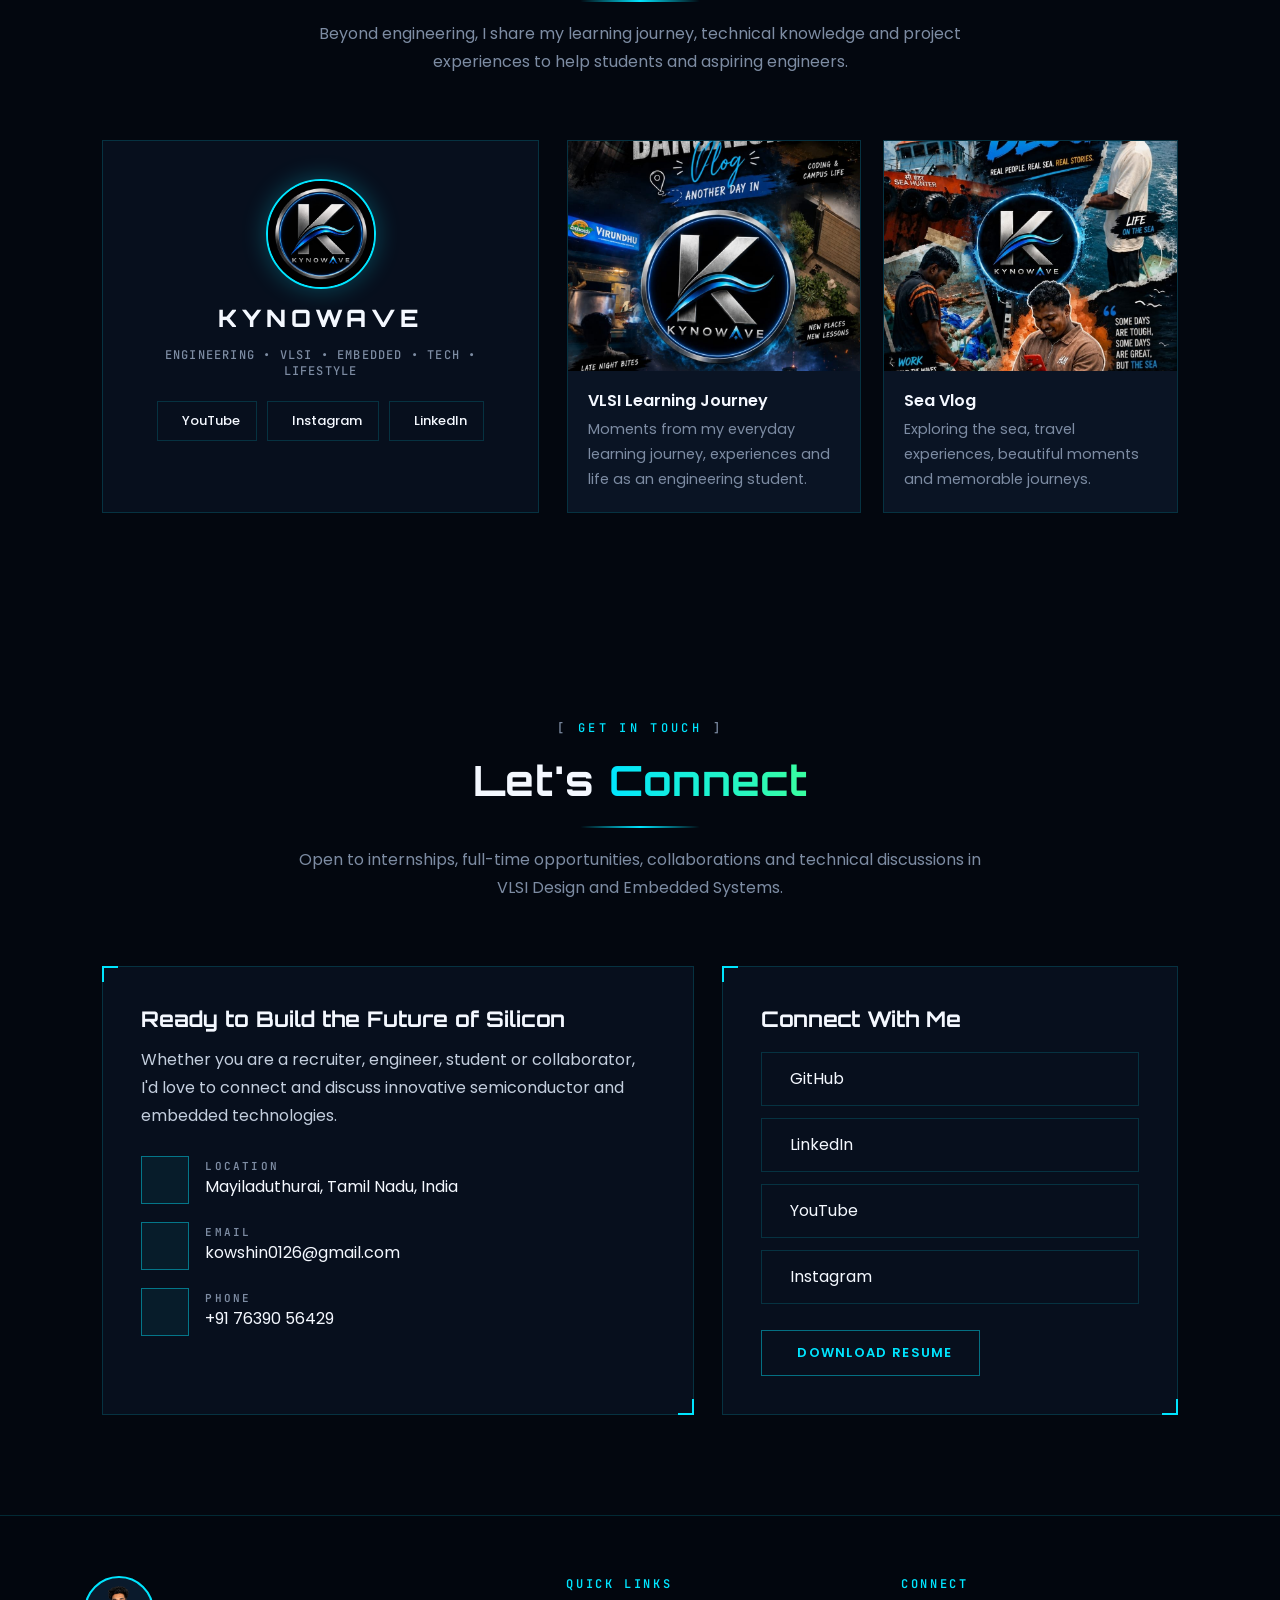
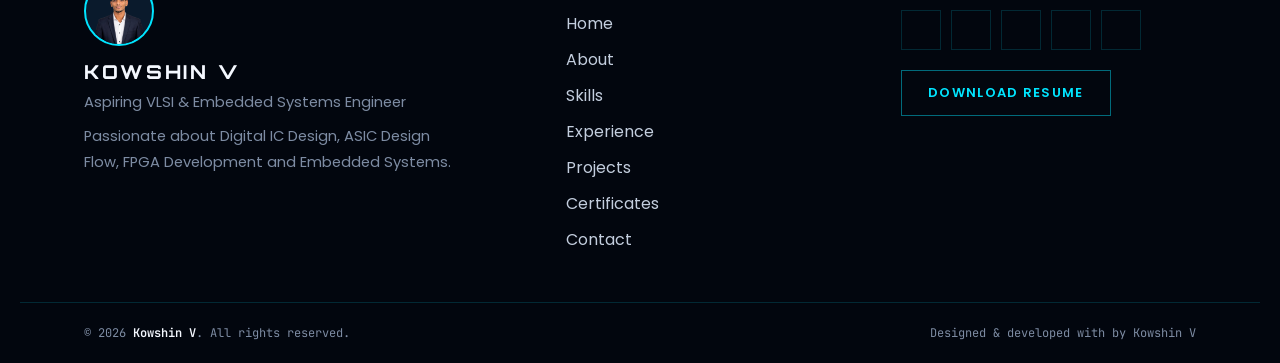
==== commit 79af063b: "Update index.html" ====
--- a/index.html
+++ b/index.html
@@ -523,11 +523,11 @@
                 </div>
             </div>
             <div class="certificate-card">
-                <img src="assets/certificates/vlsitb.png" alt="VLSI Design Engineer Trainee certificate" loading="lazy">
+                <img src="assets/certificates/vlsih.png" alt="VLSI Design Engineer Trainee certificate" loading="lazy">
                 <div class="certificate-content">
                     <h4>VLSI RTL-to-GDSII Flow Internship</h4>
                     <p>Chips to Startup Programme &ndash; Hindusthan College of Engineering and Technology (HCET), Coimbatore</p>
-                    <div class="flow-box project-btn" data-image="assets/certificates/angs.jpg">View Certificate</div>
+                    <div class="flow-box project-btn" data-image="assets/certificates/c2s.jpg">View Certificate</div>
                 </div>
             </div>
             <div class="certificate-card">
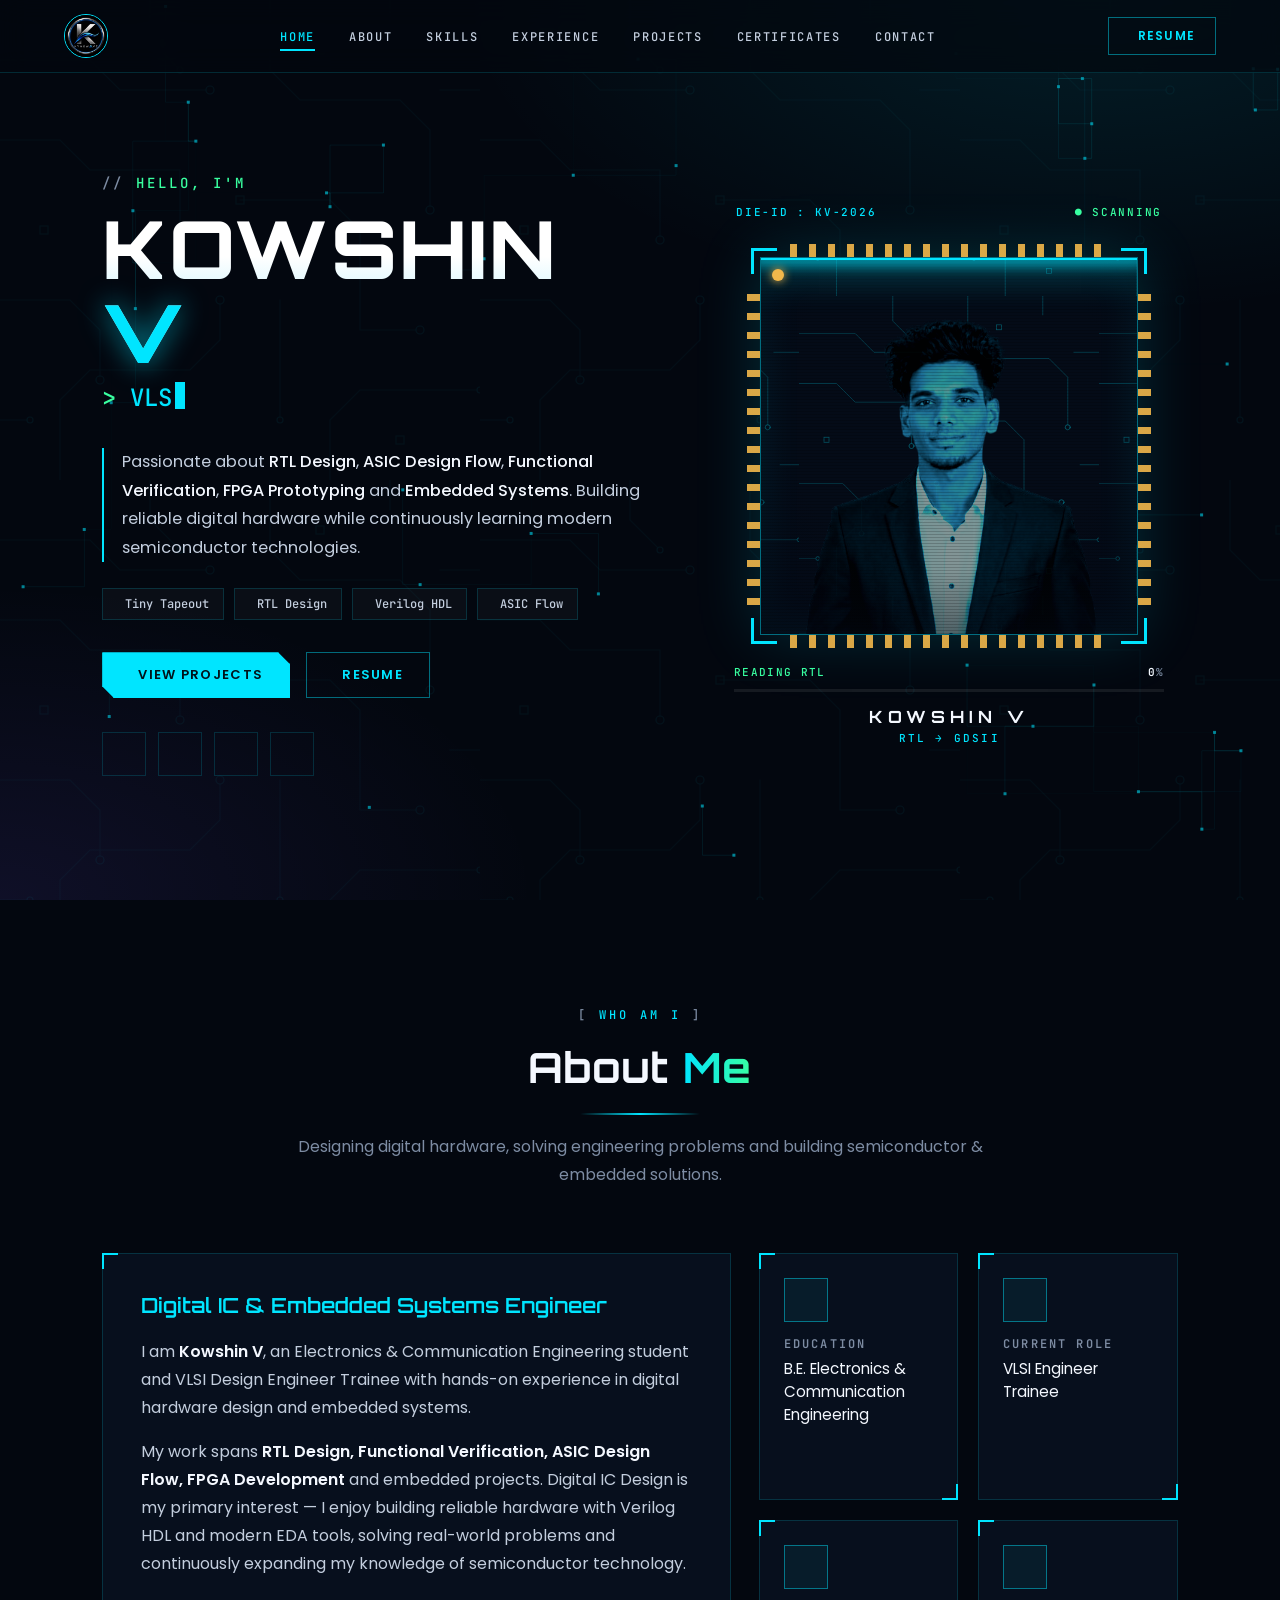
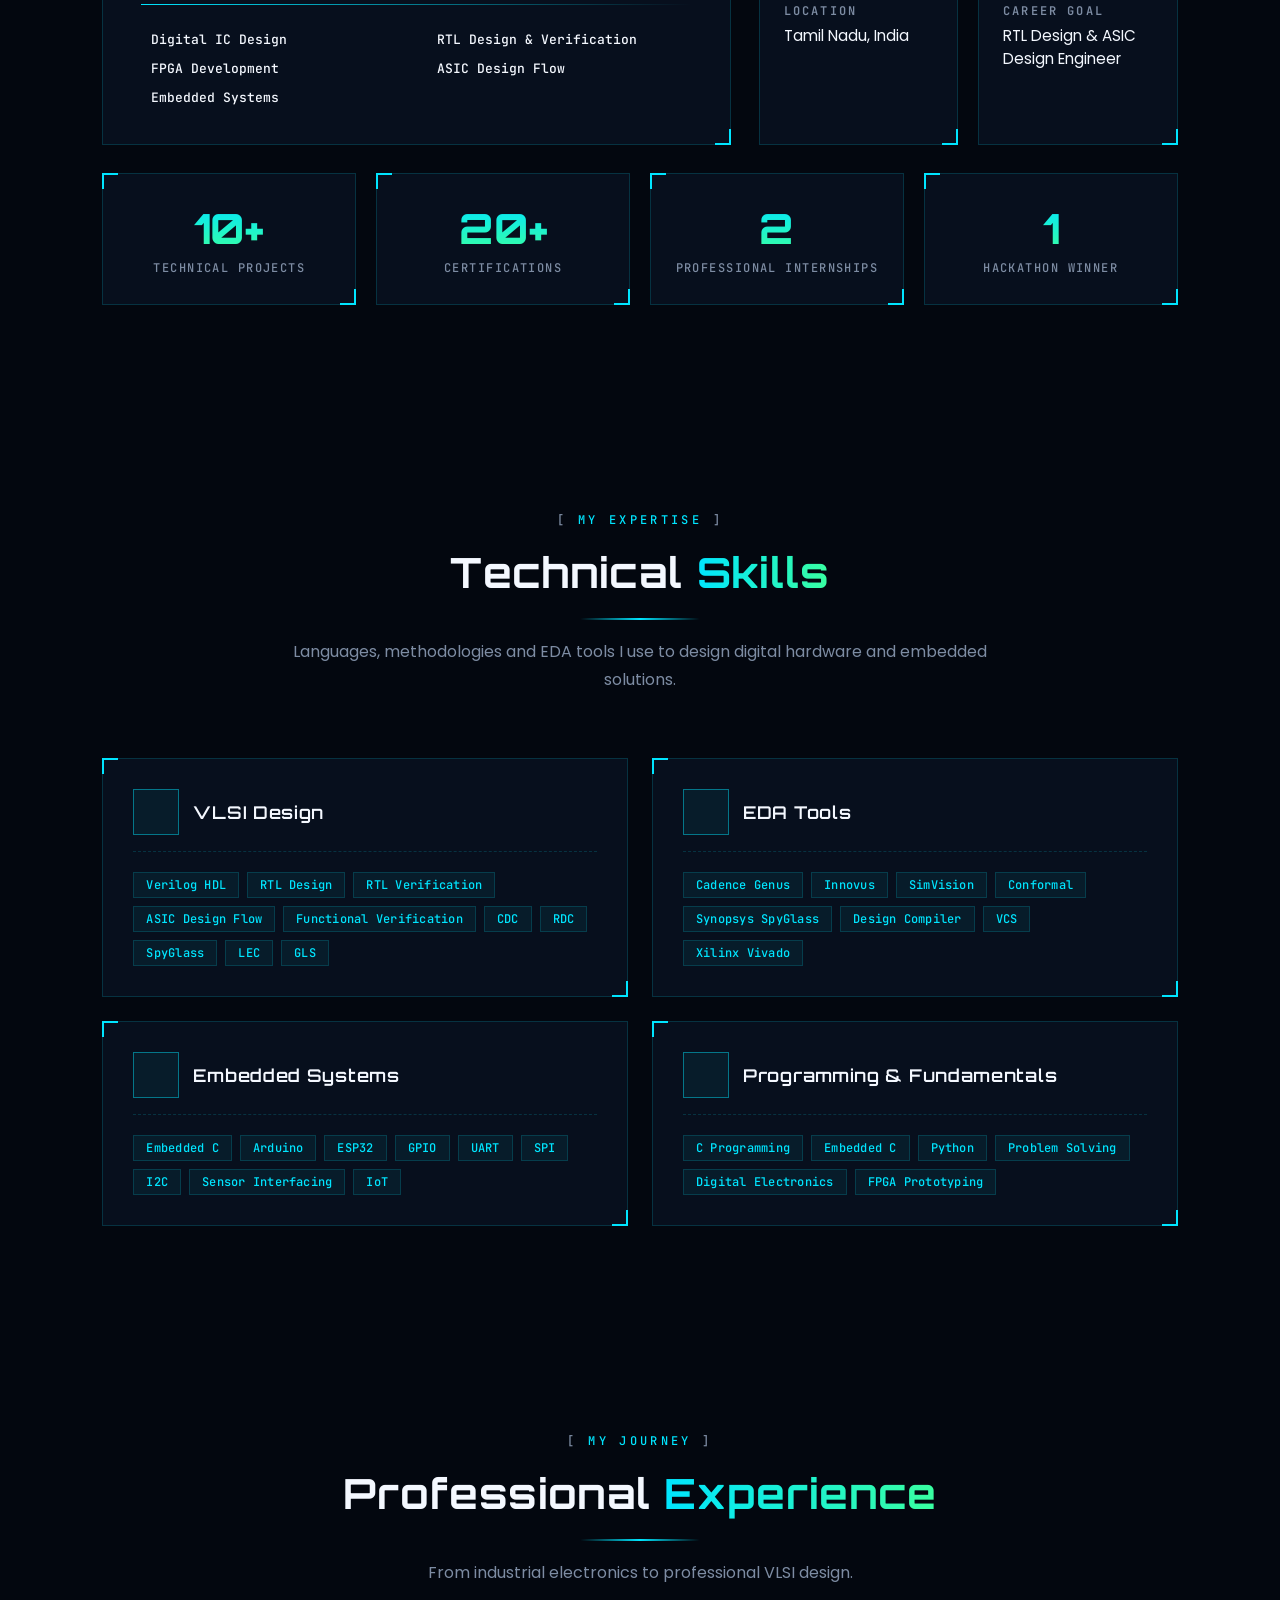
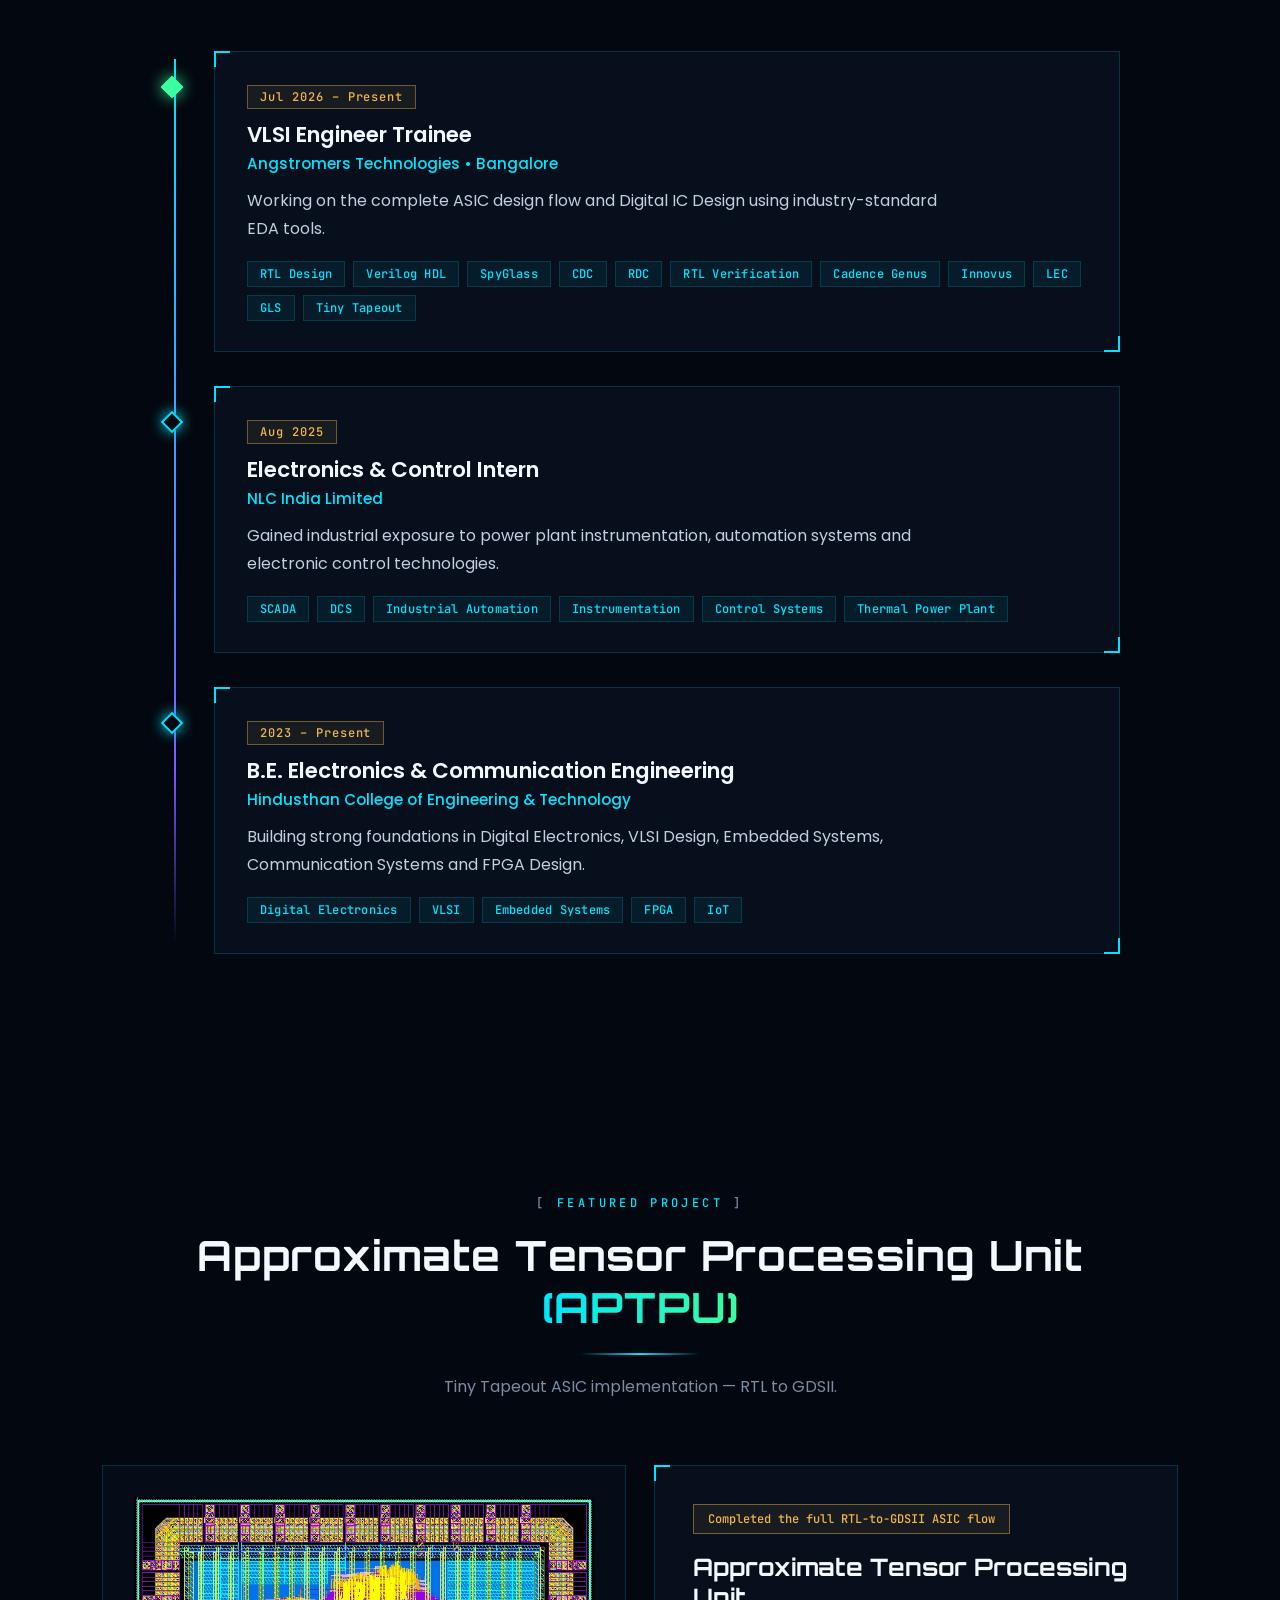
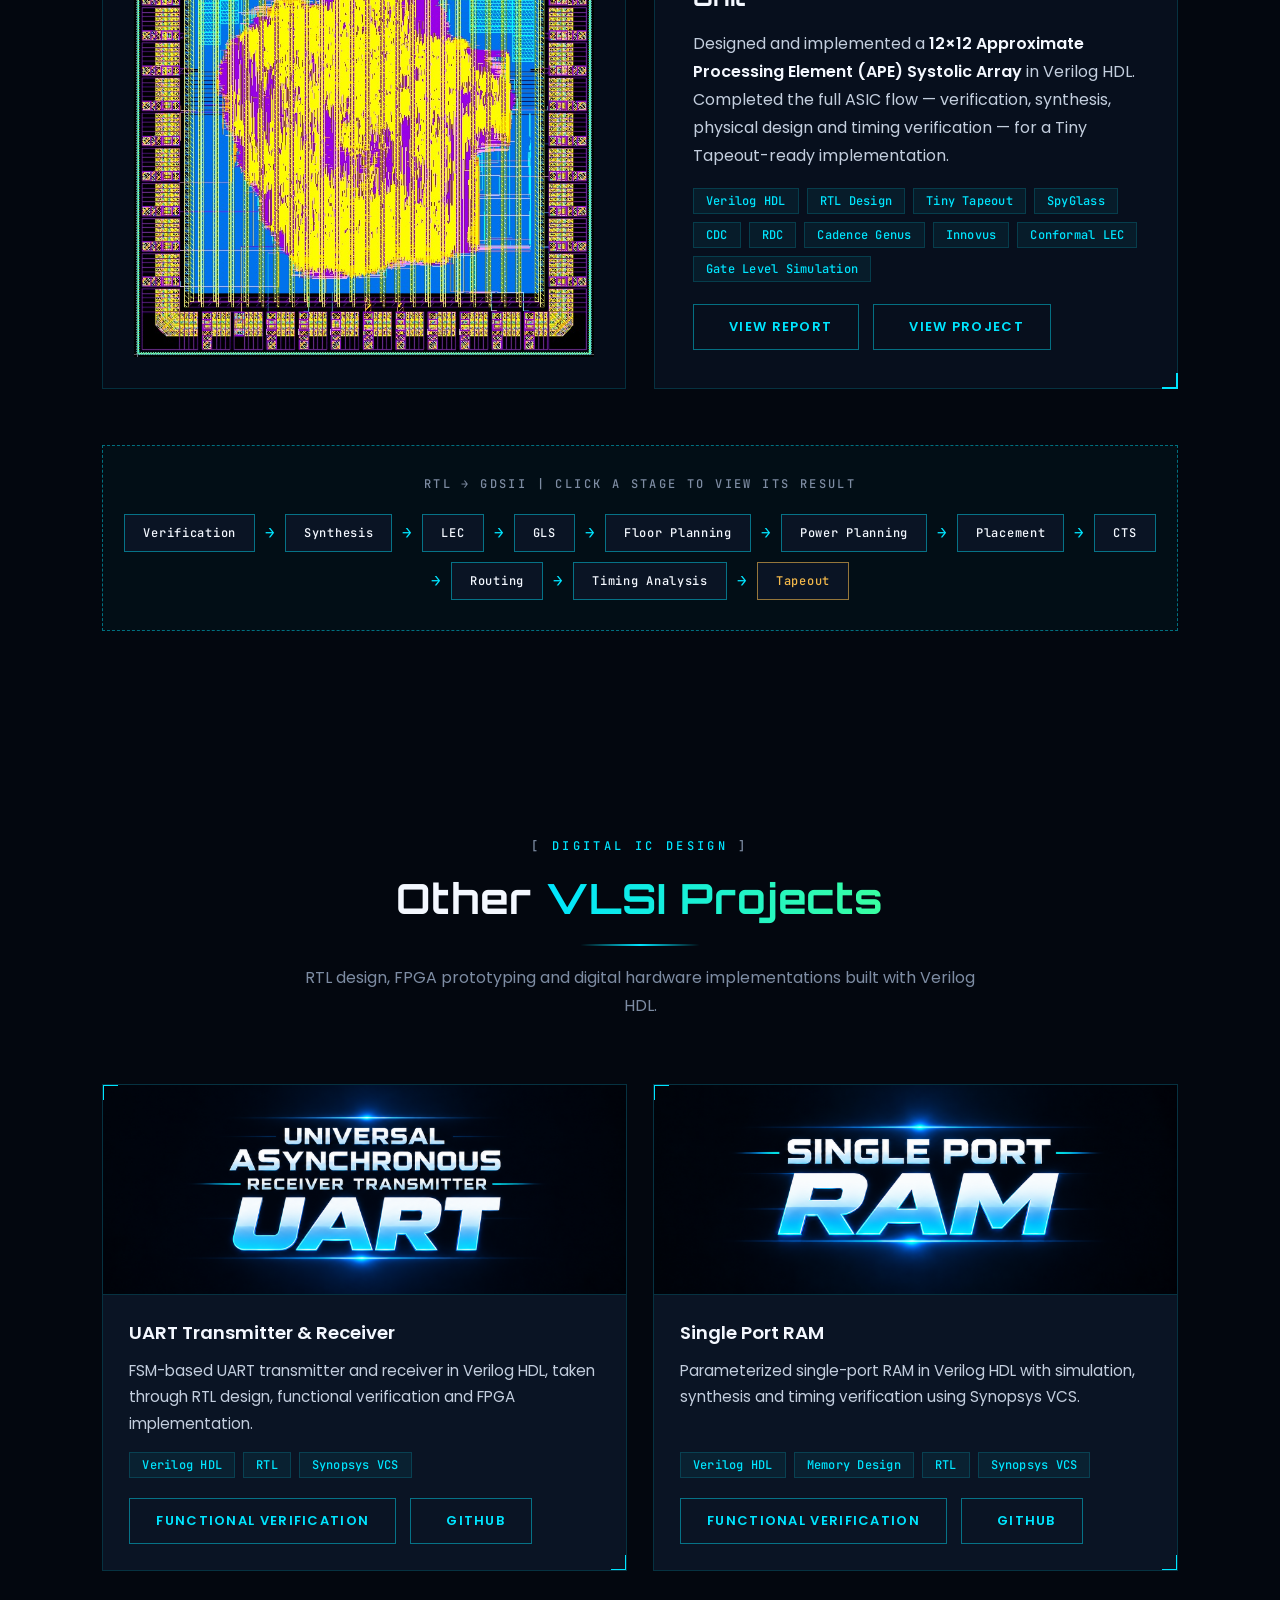
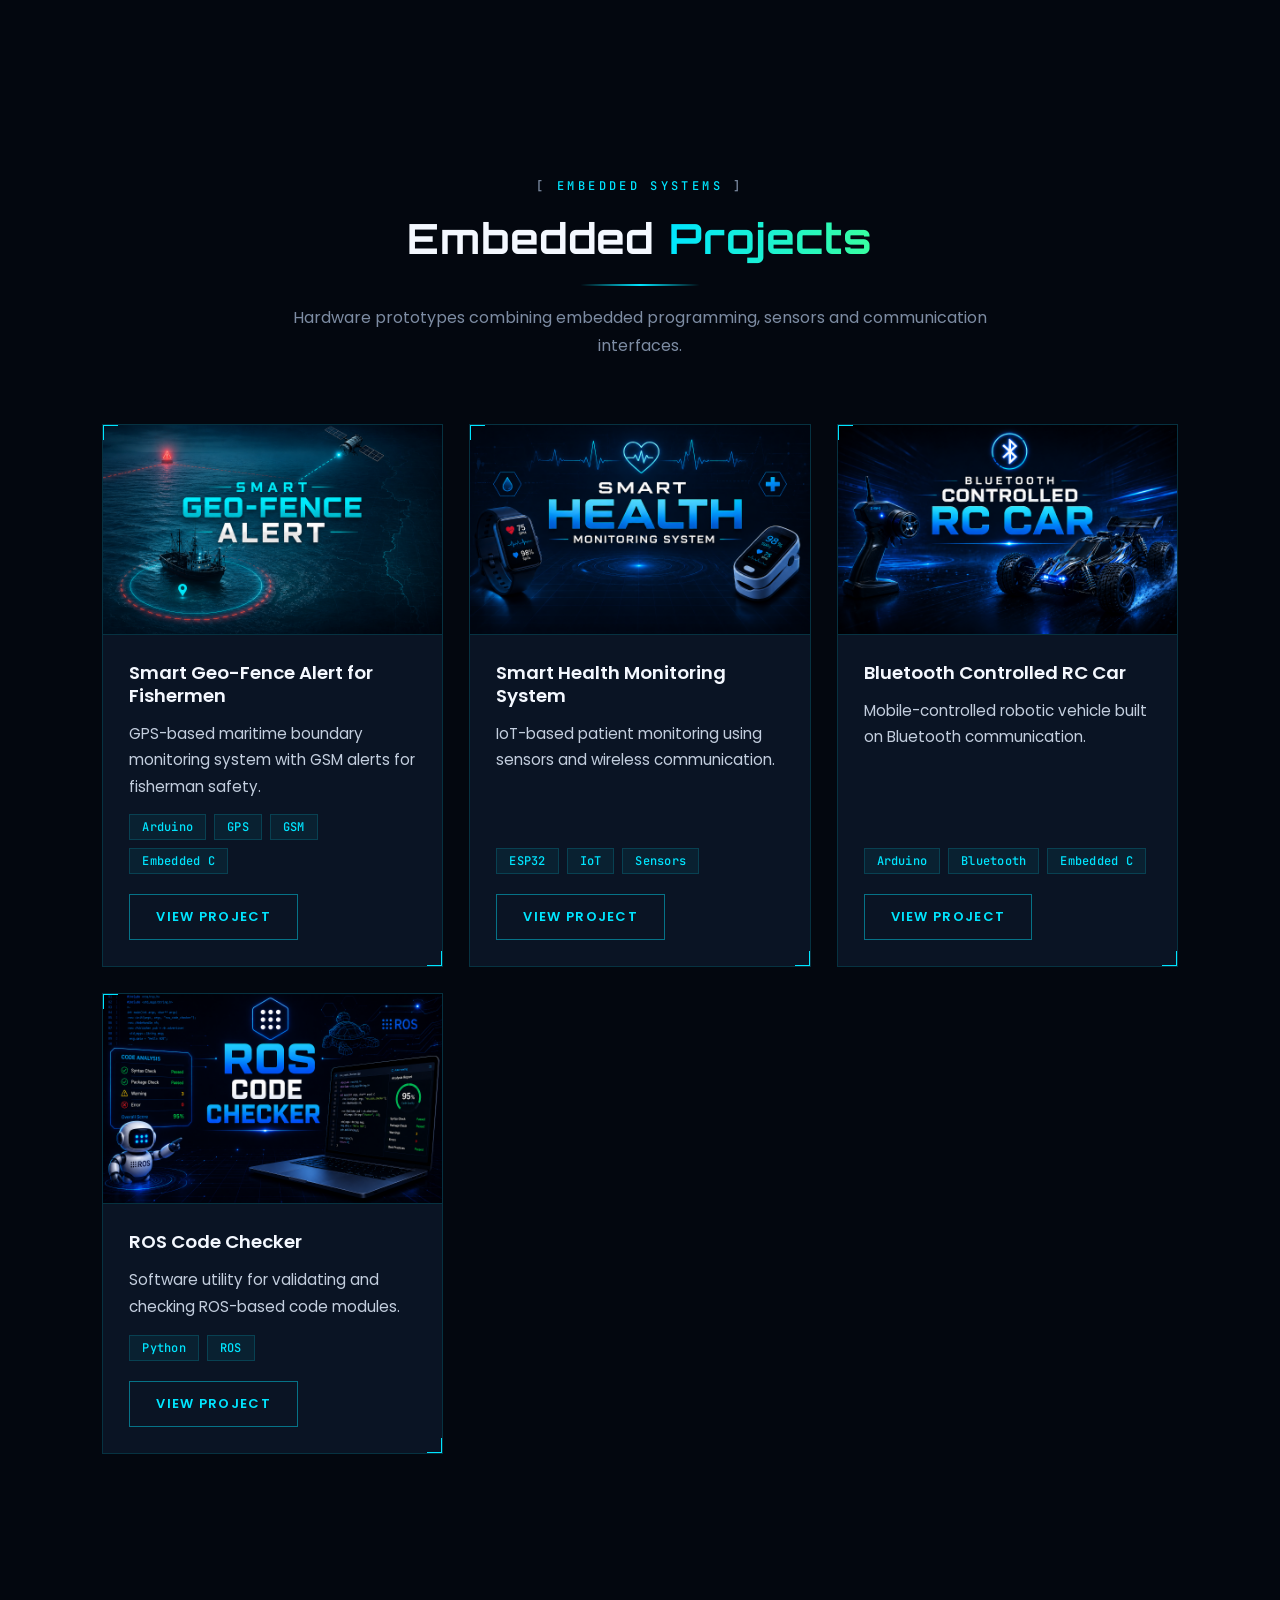
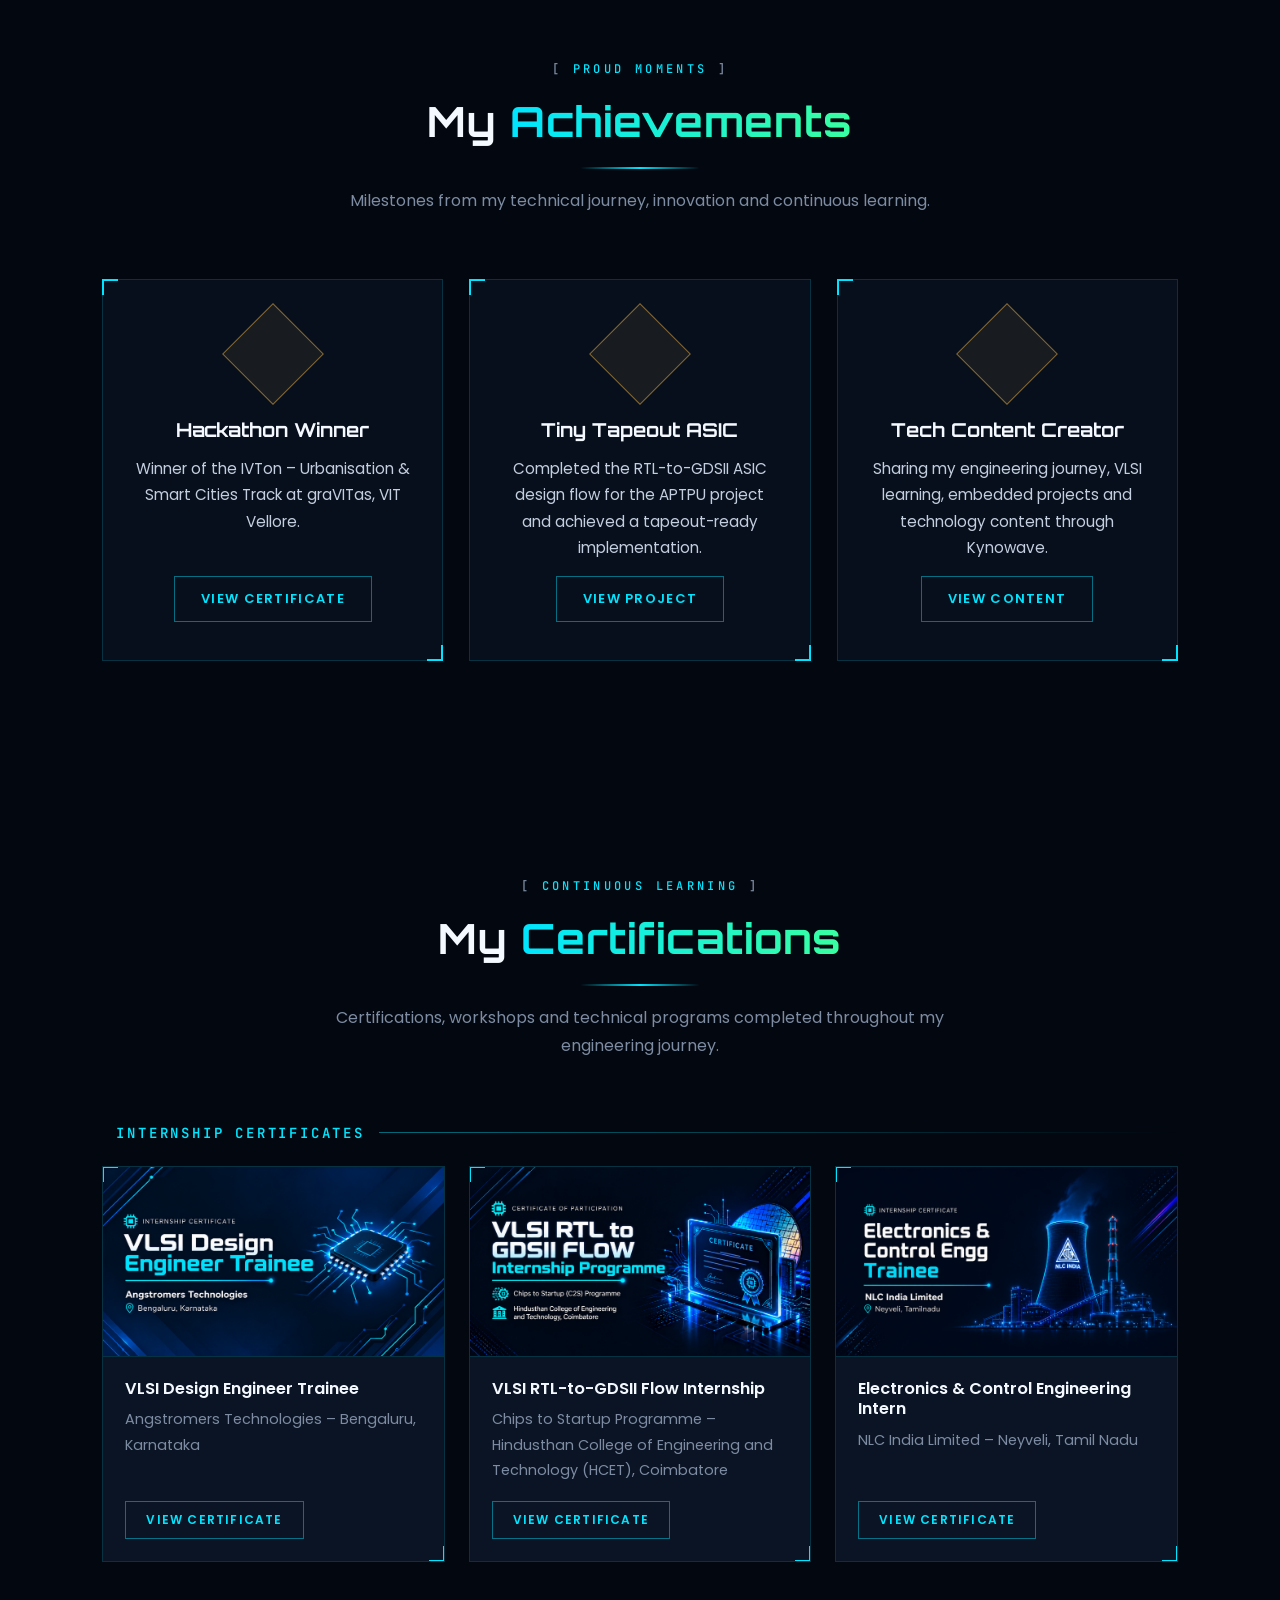
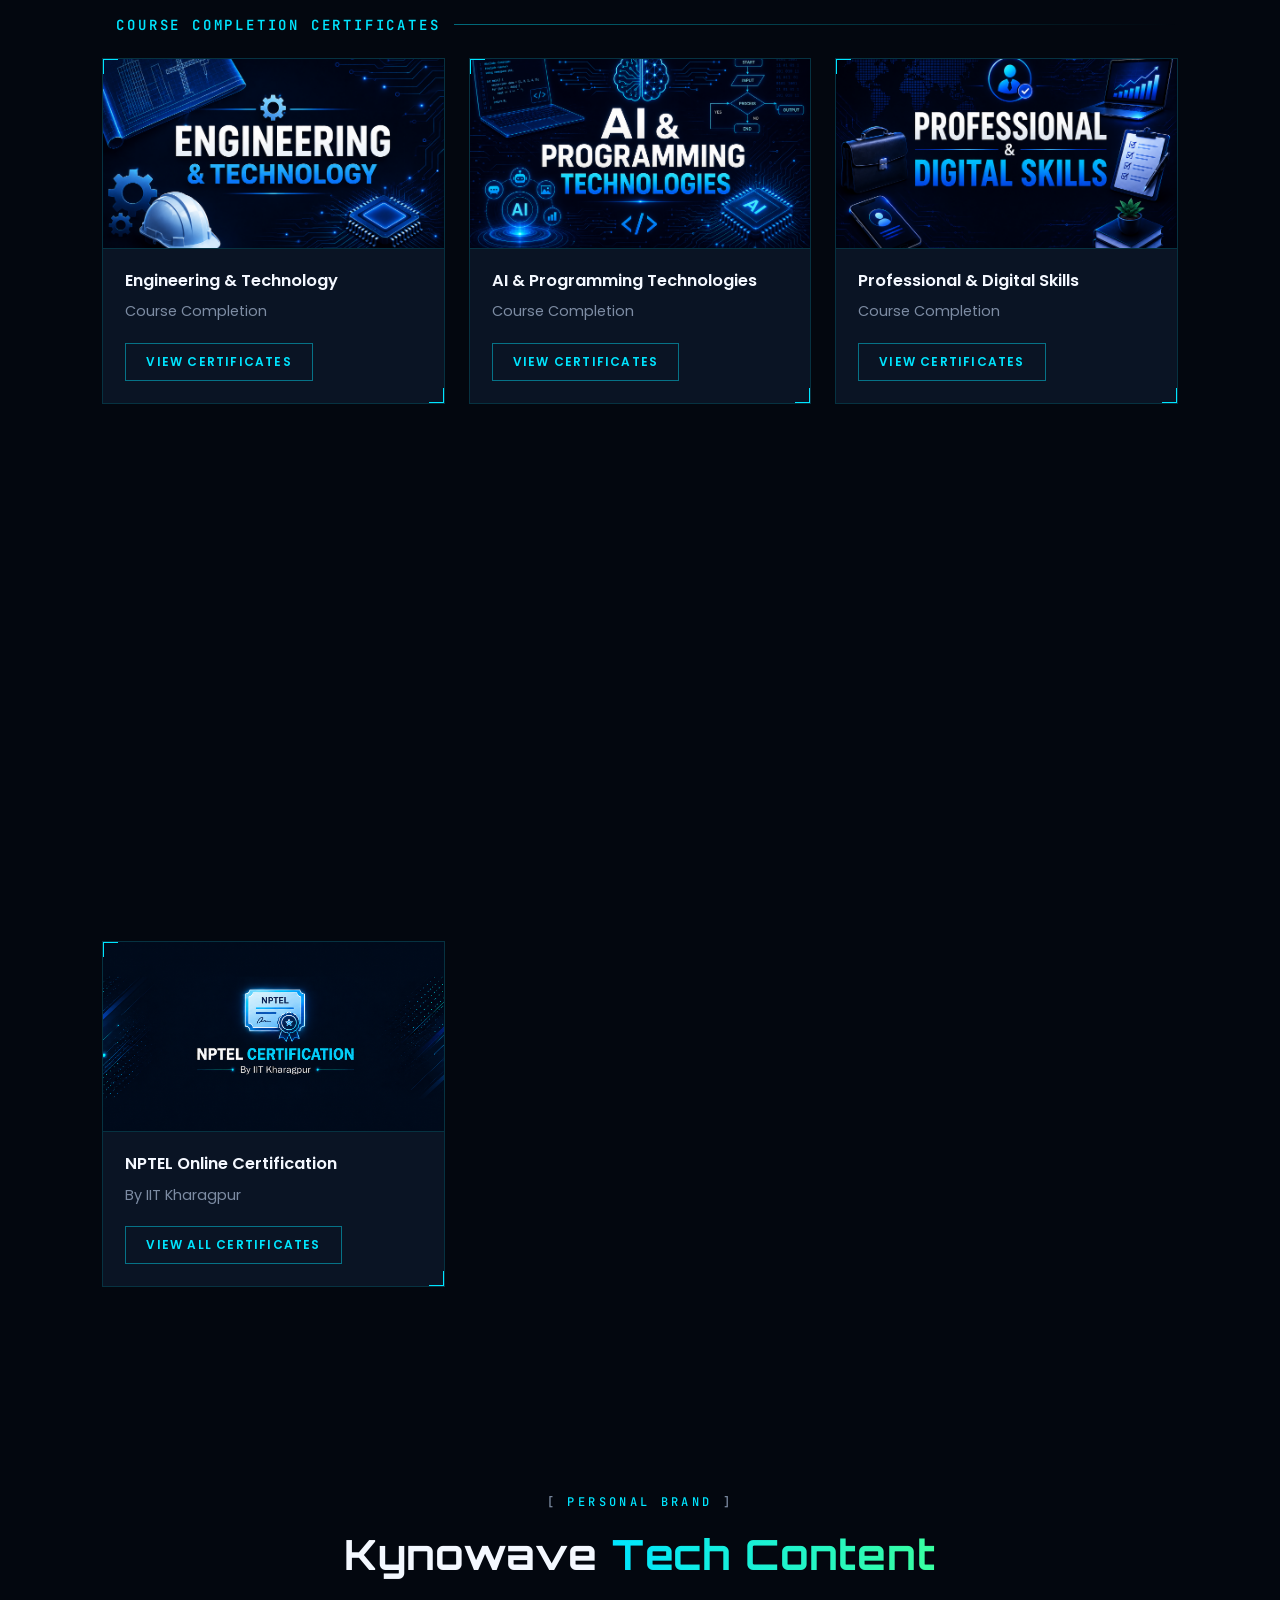
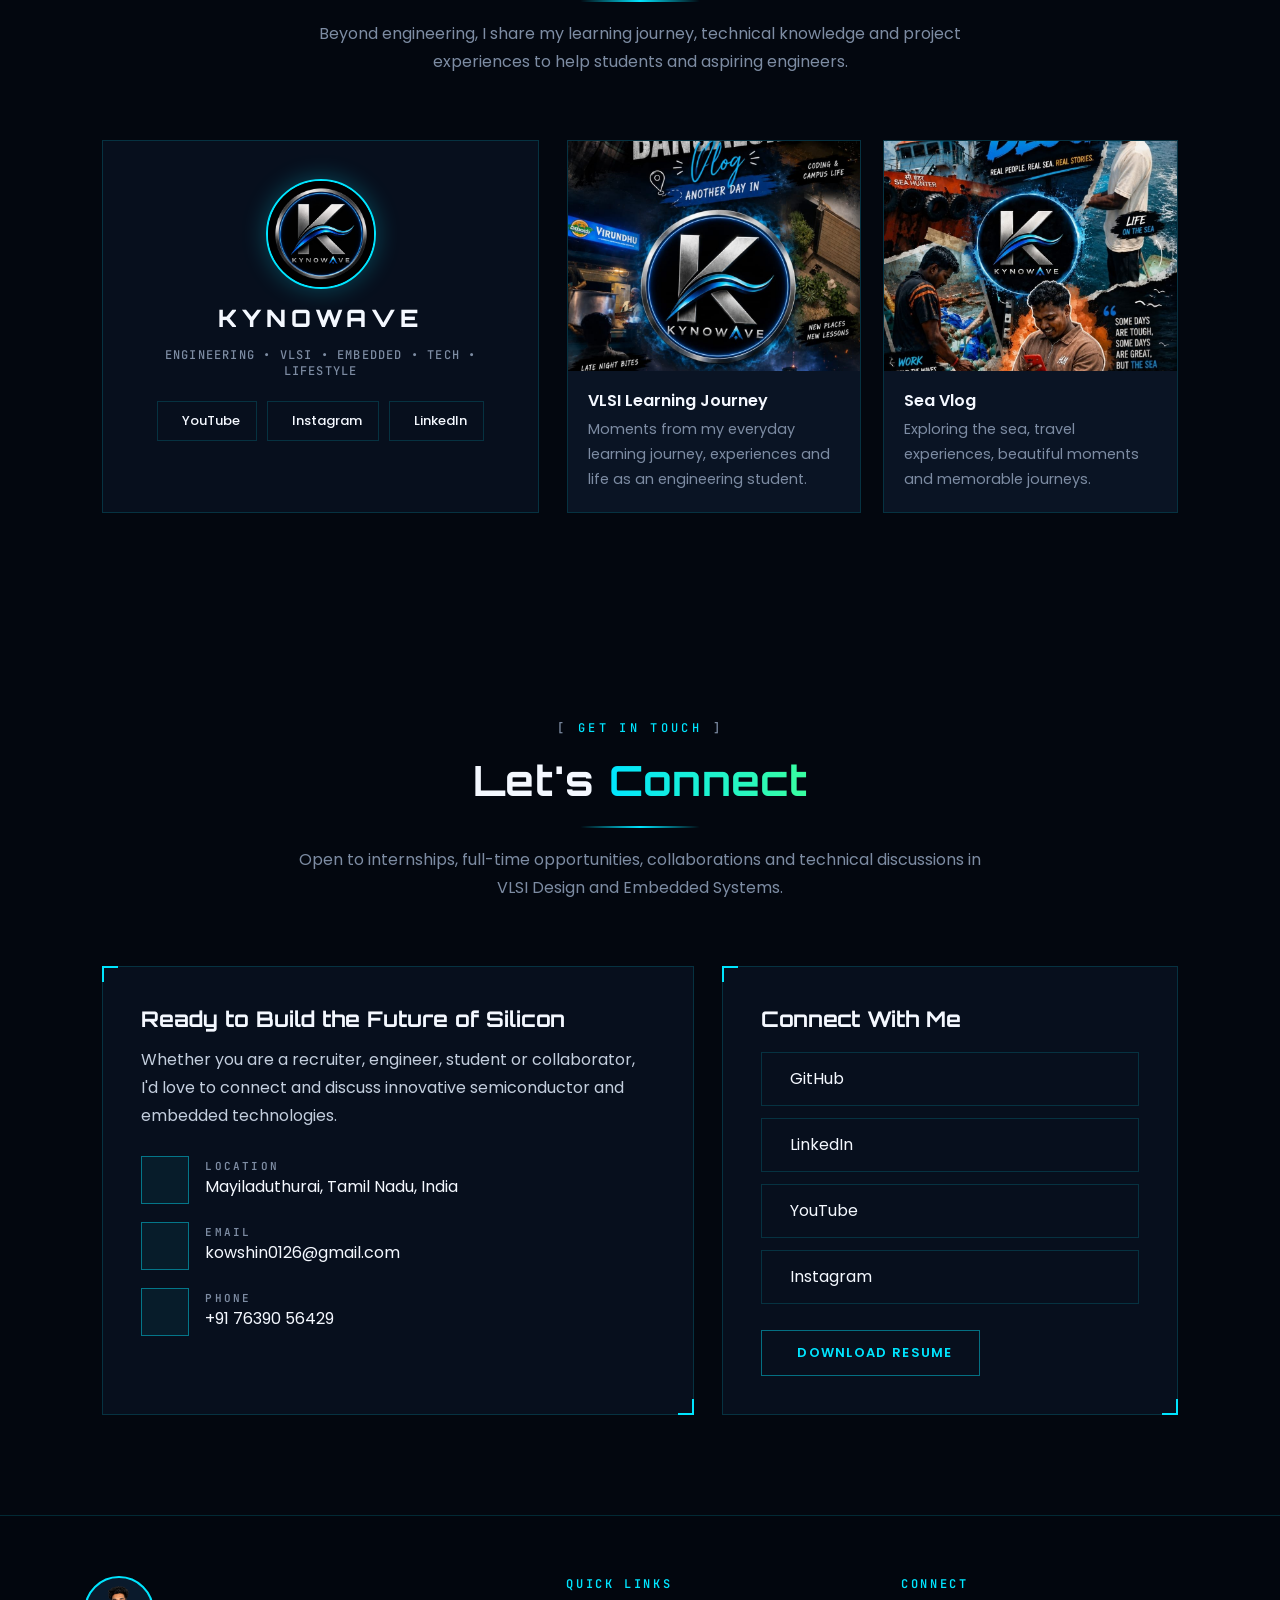
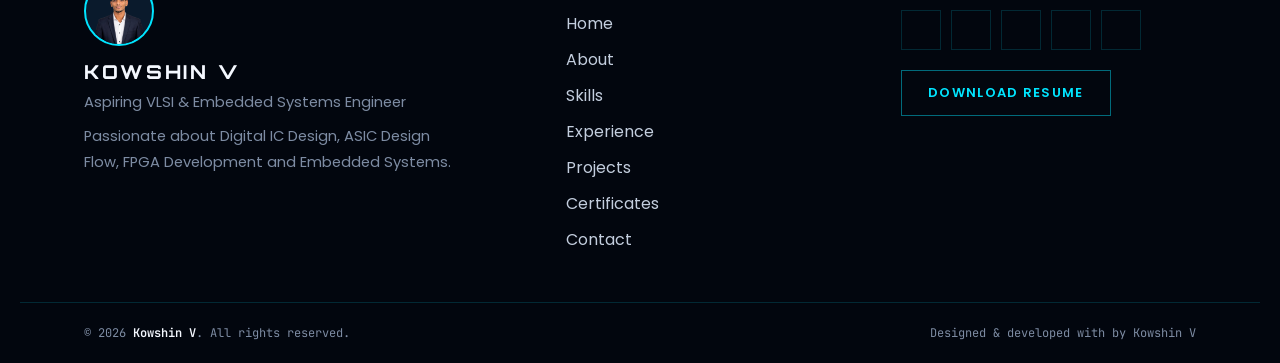
==== commit d8522fc7: "Update index.html" ====
--- a/index.html
+++ b/index.html
@@ -238,7 +238,7 @@
             </div>
 
             <div class="skill-category">
-                <div class="category-header"><i class="ri-circuit-board-line"></i><h3>Embedded Systems</h3></div>
+                <div class="category-header"><i class="ri-cpu-line"></i><h3>Embedded Systems</h3></div>
                 <div class="skill-tags">
                     <span>Embedded C</span><span>Arduino</span><span>ESP32</span><span>GPIO</span><span>UART</span>
                     <span>SPI</span><span>I2C</span><span>Sensor Interfacing</span><span>IoT</span>
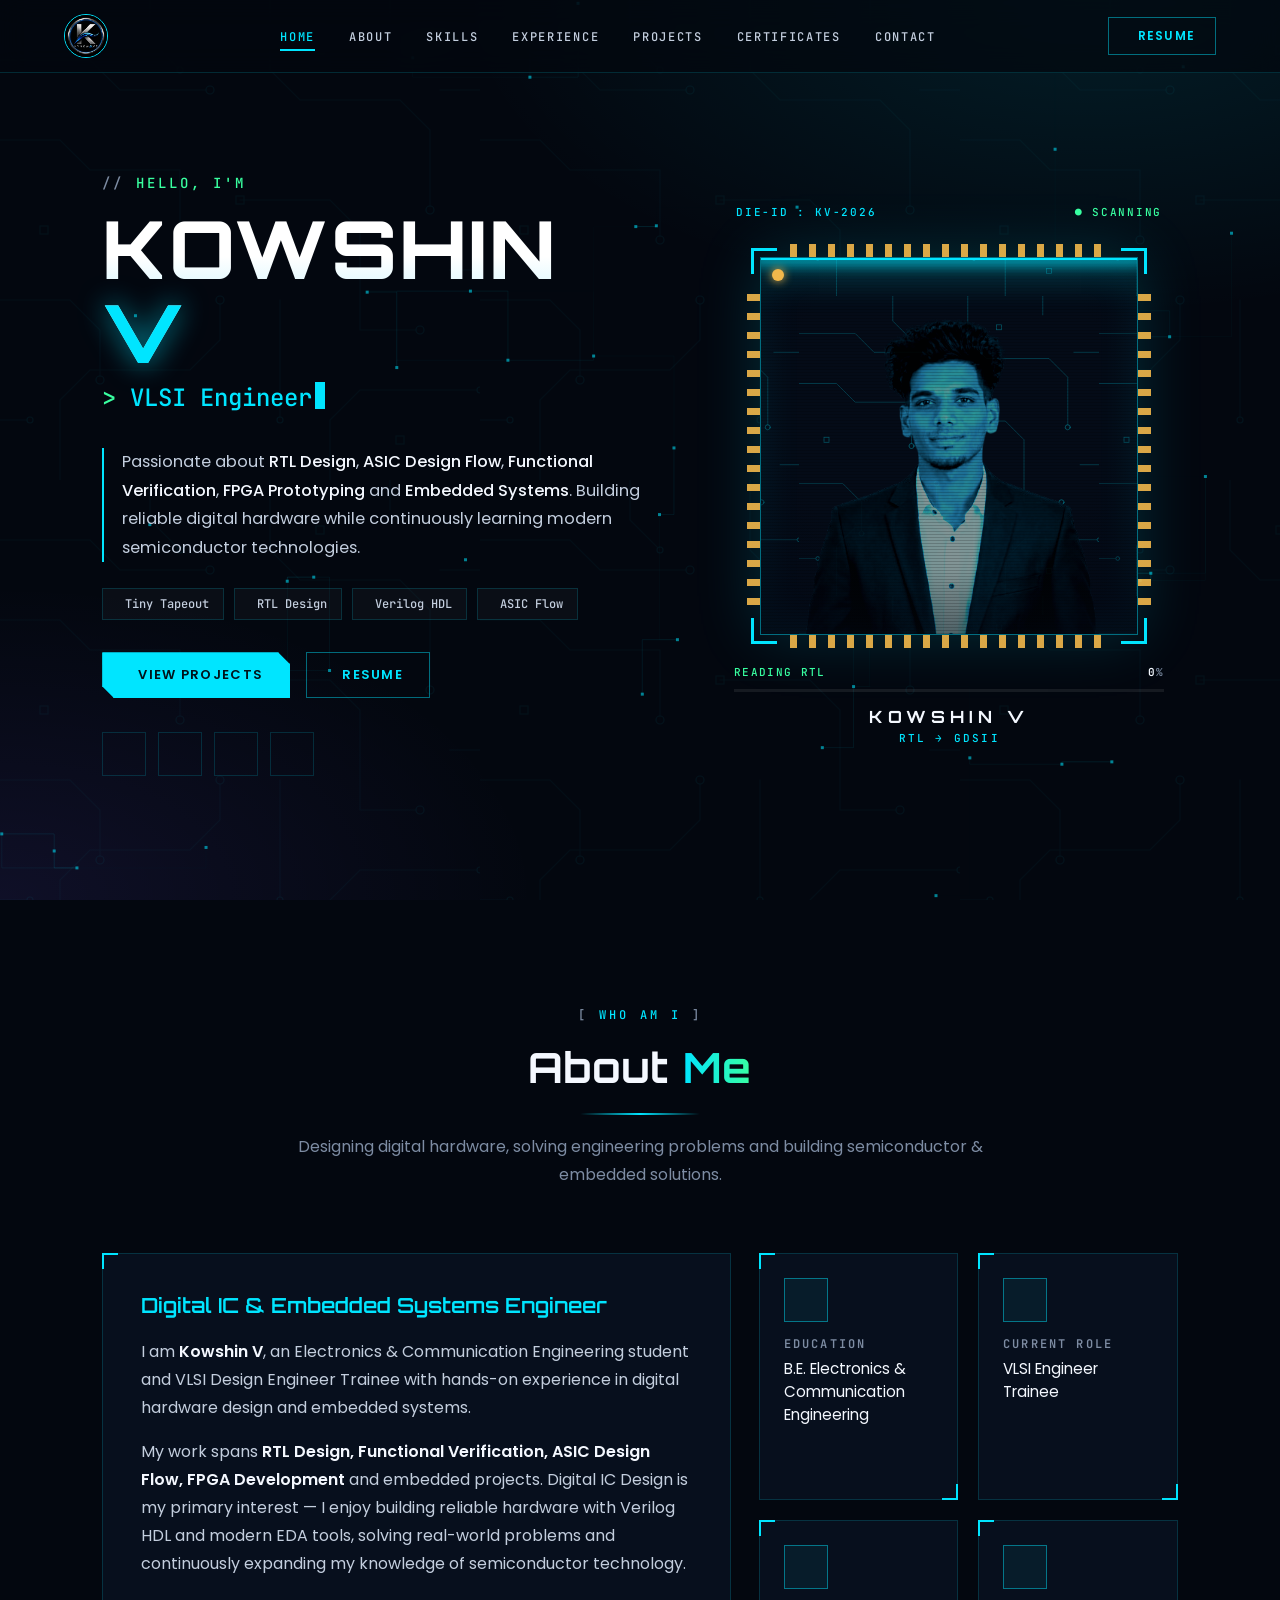
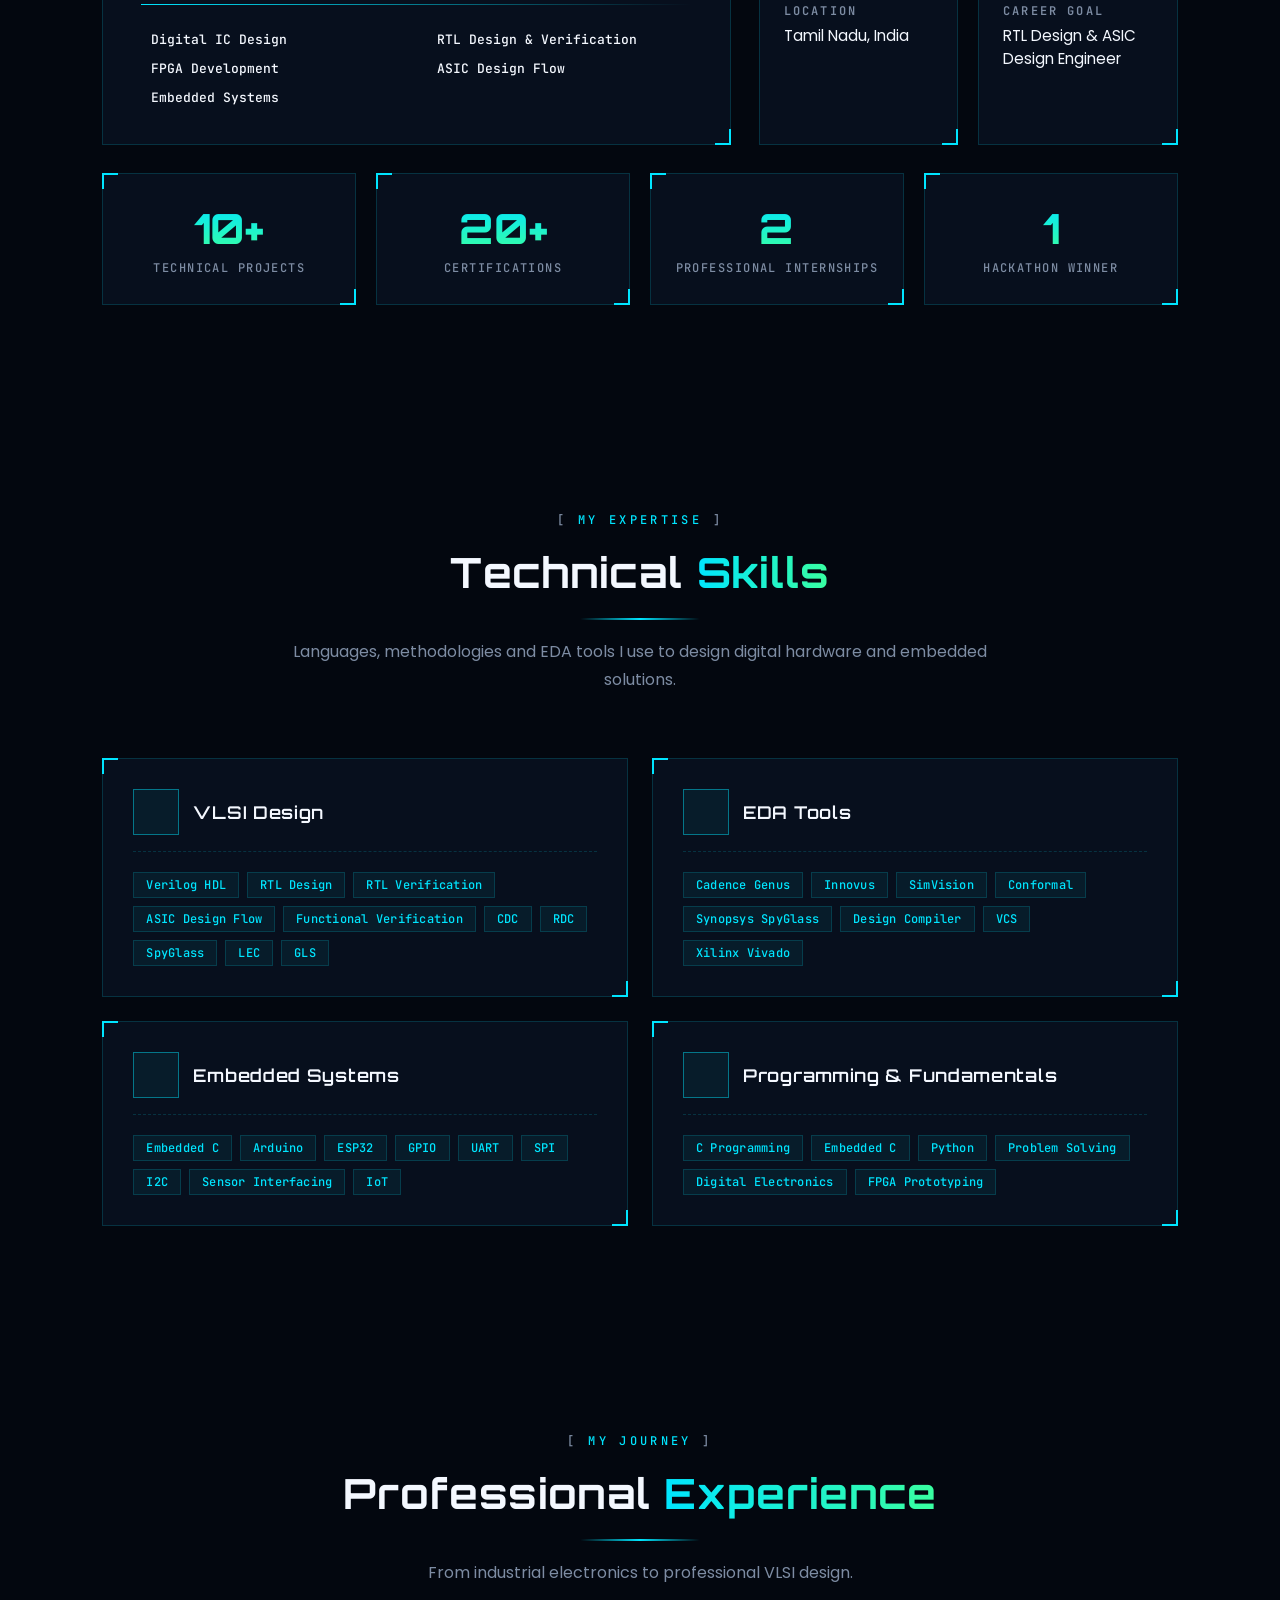
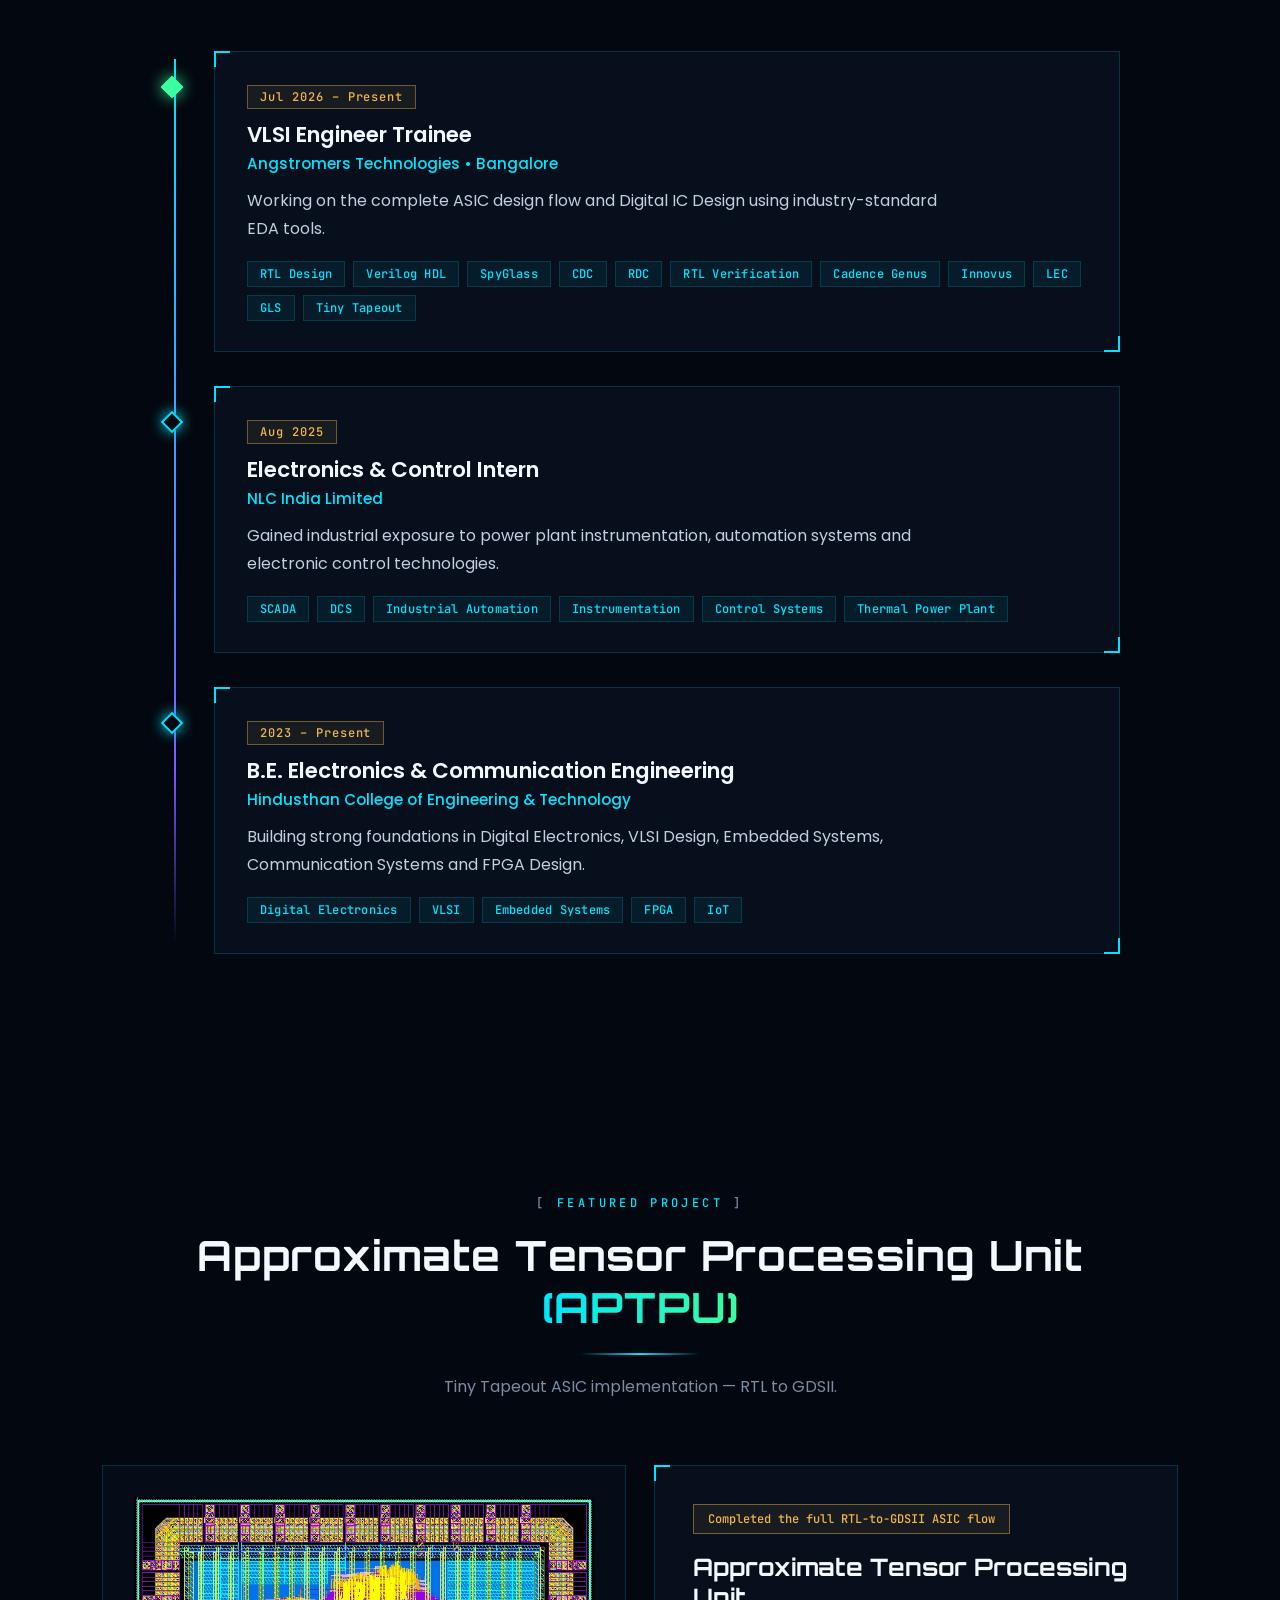
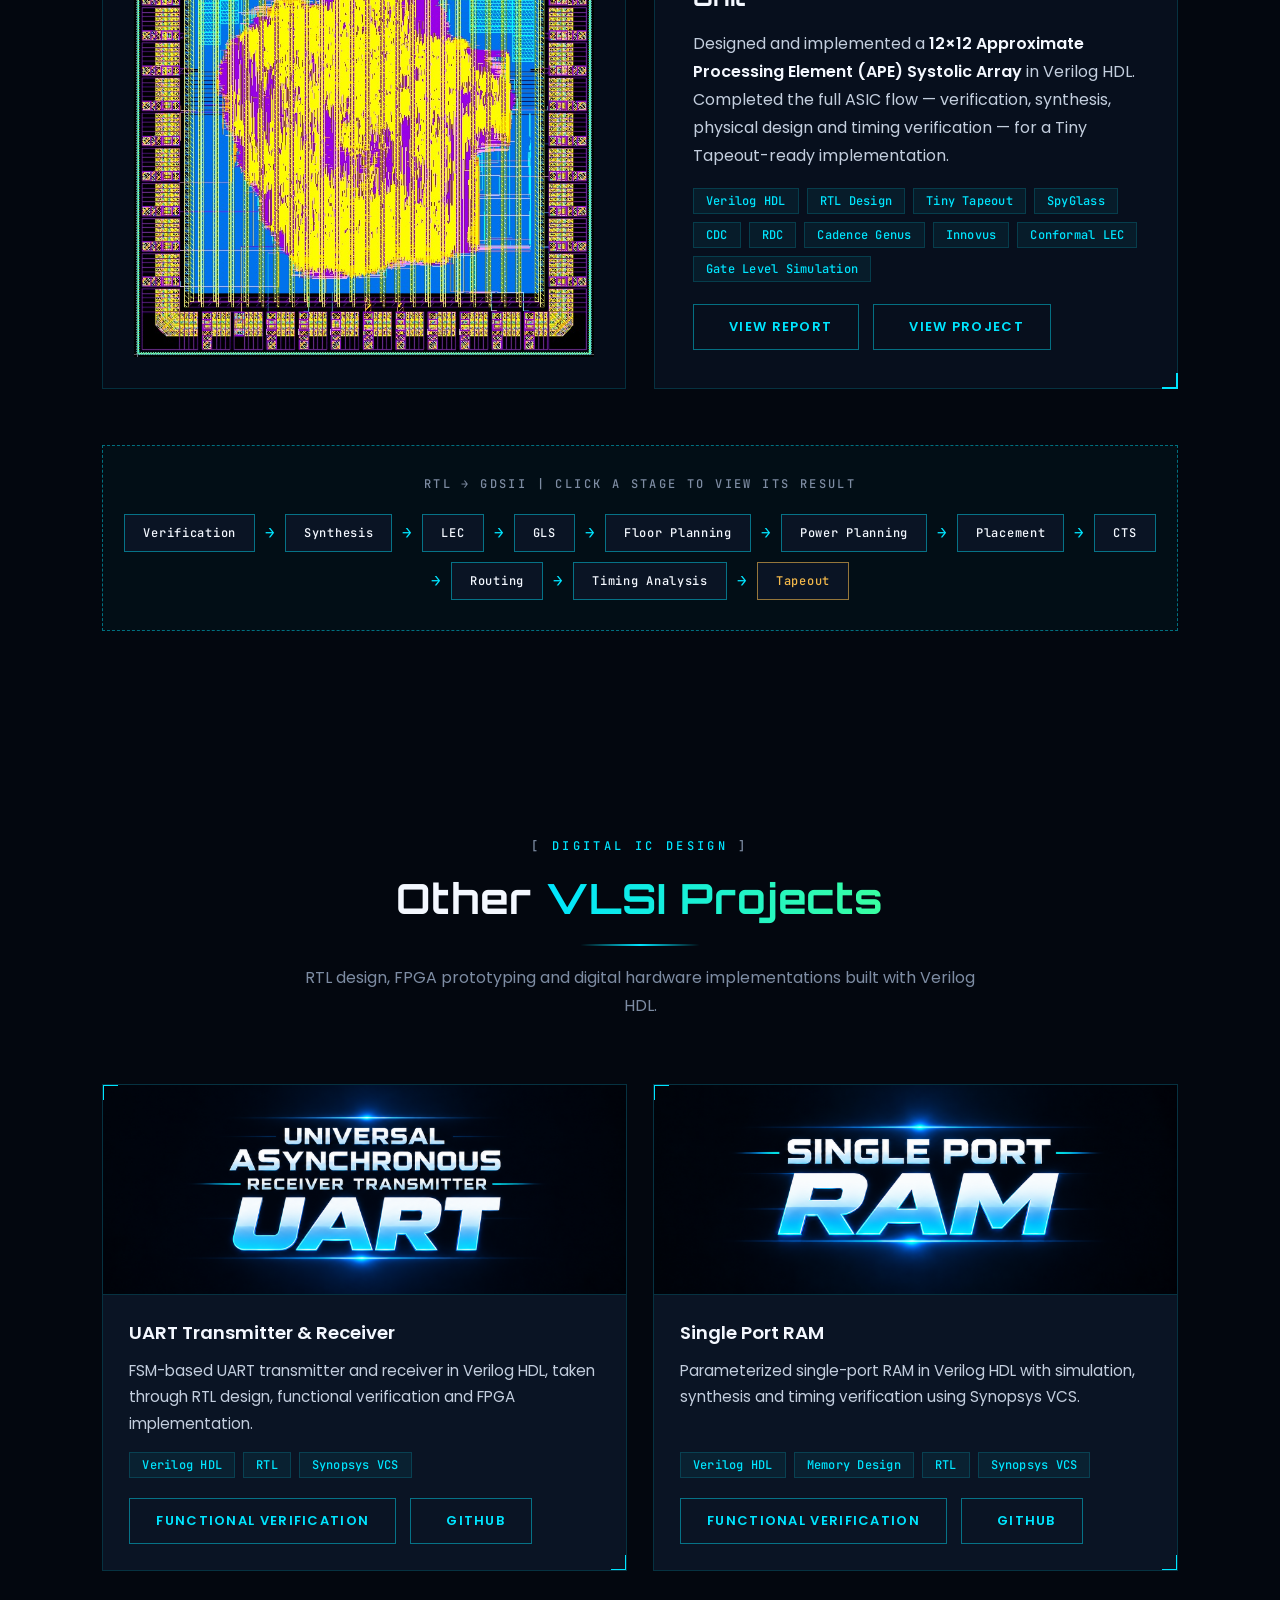
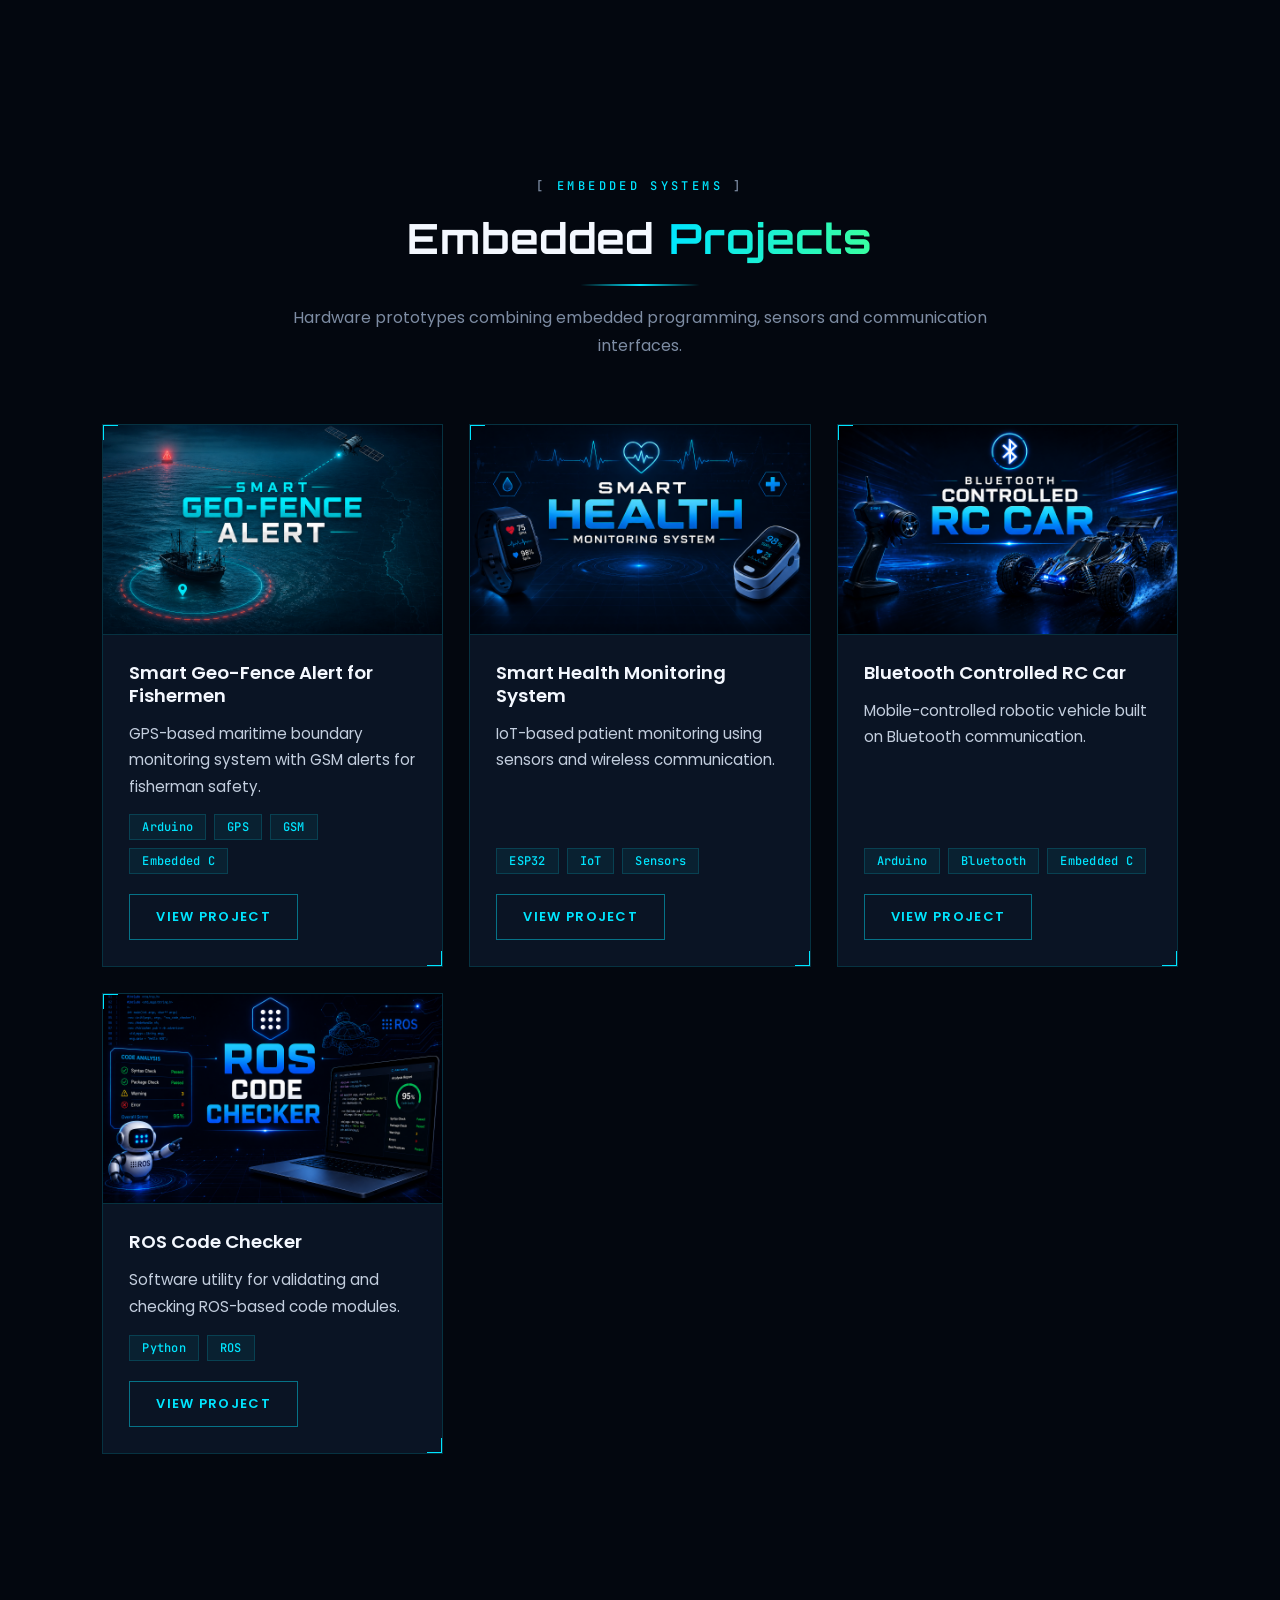
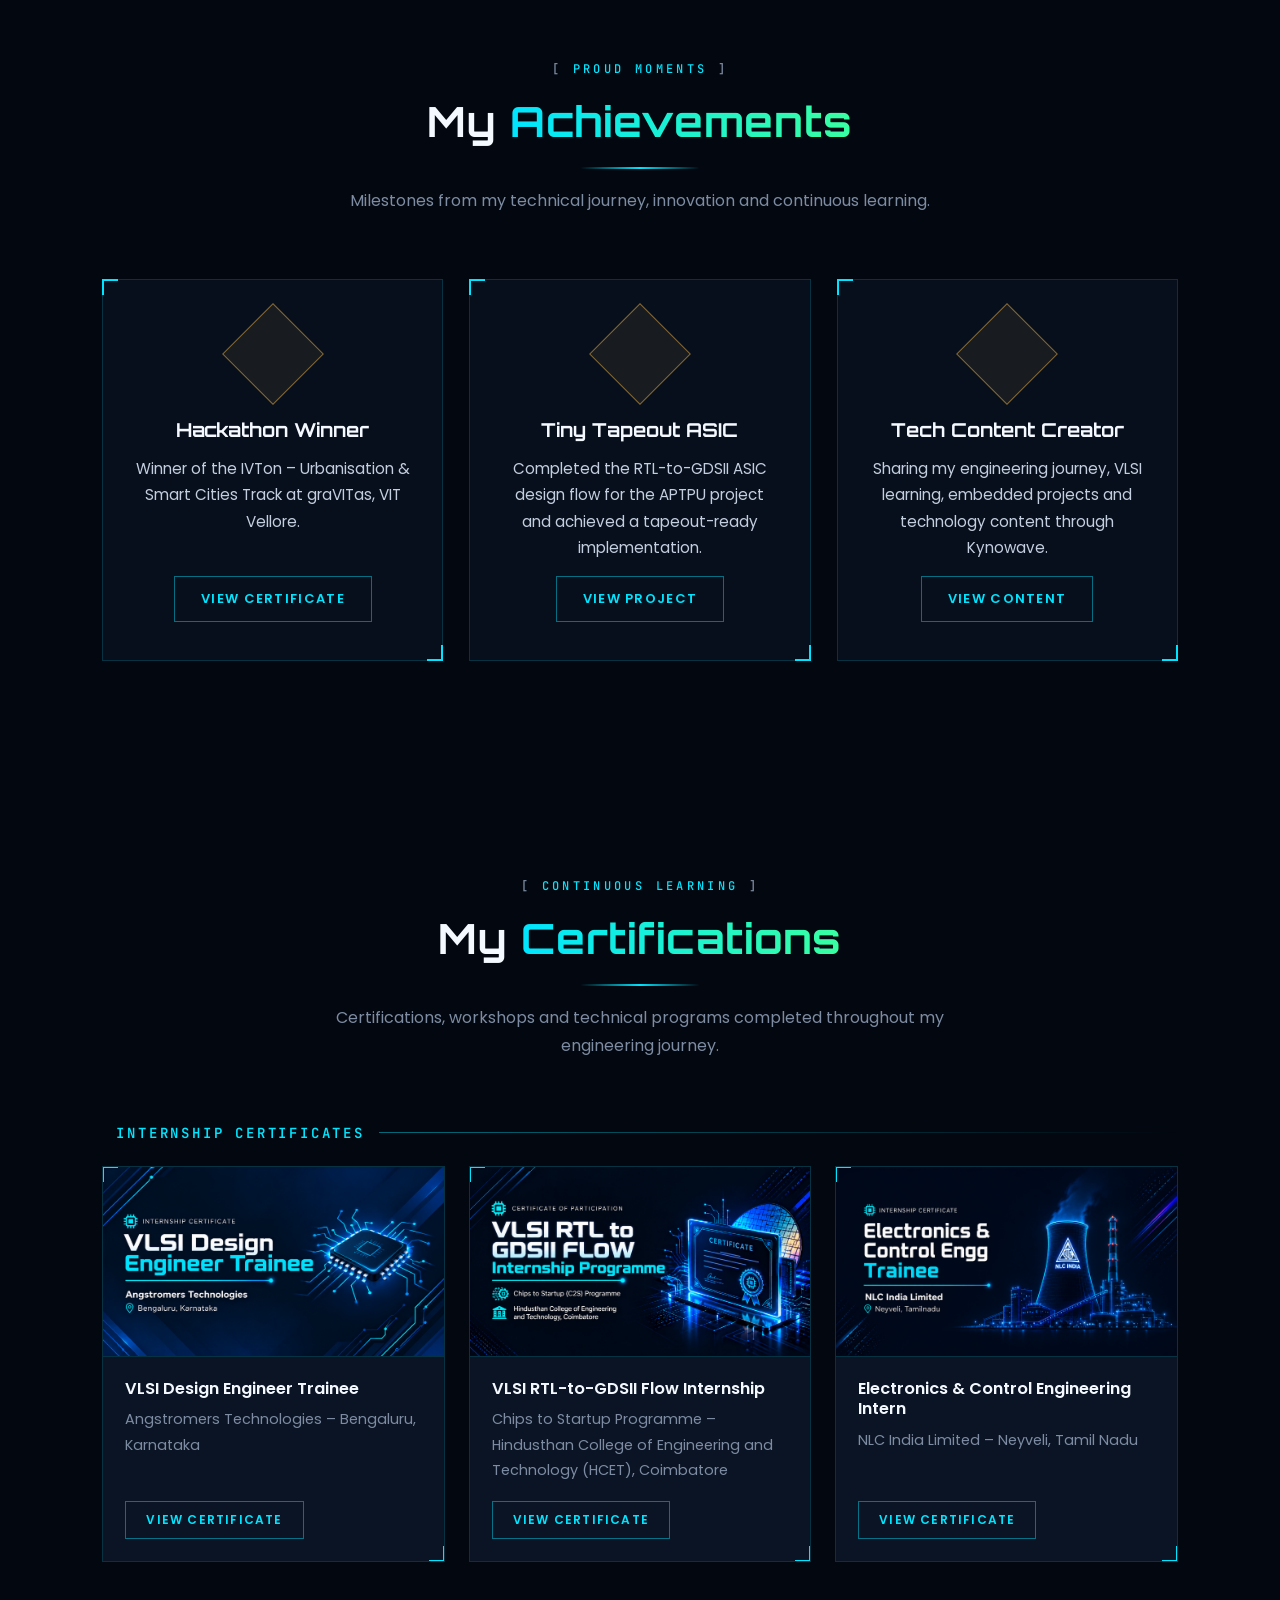
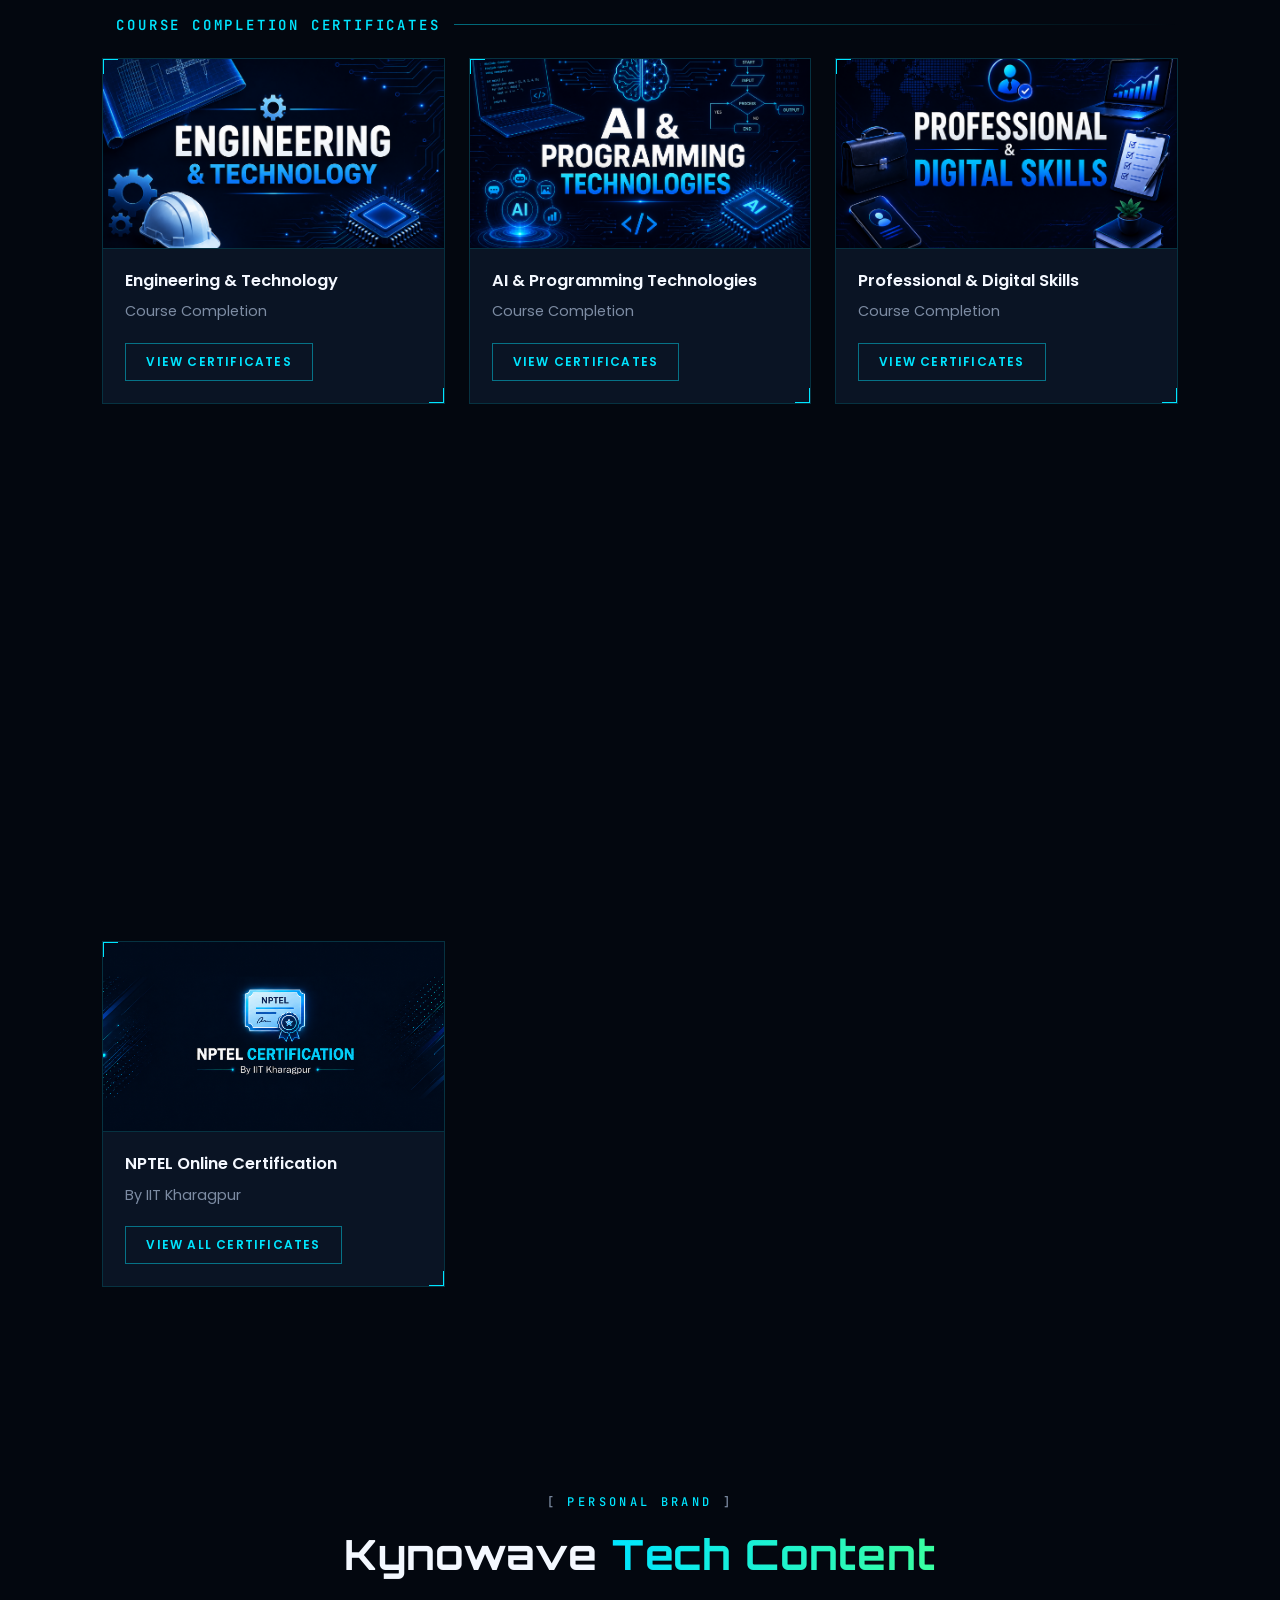
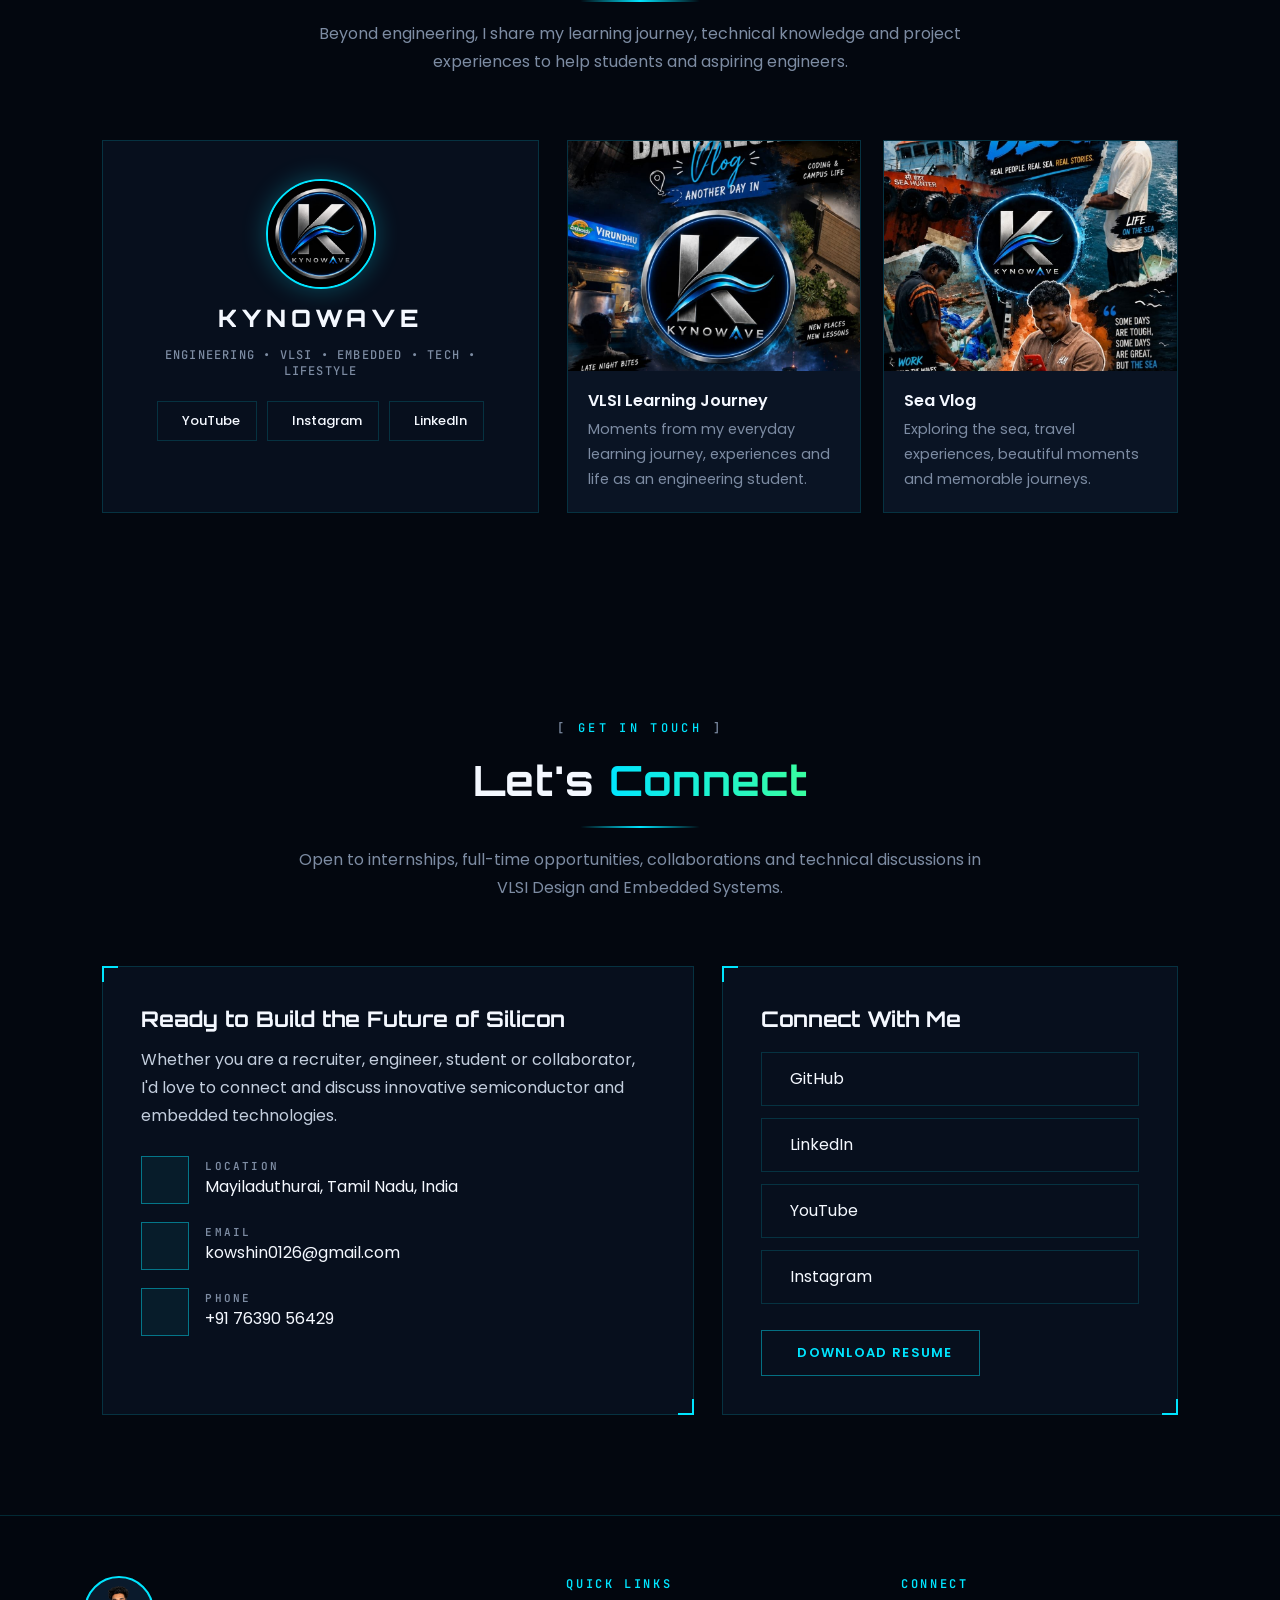
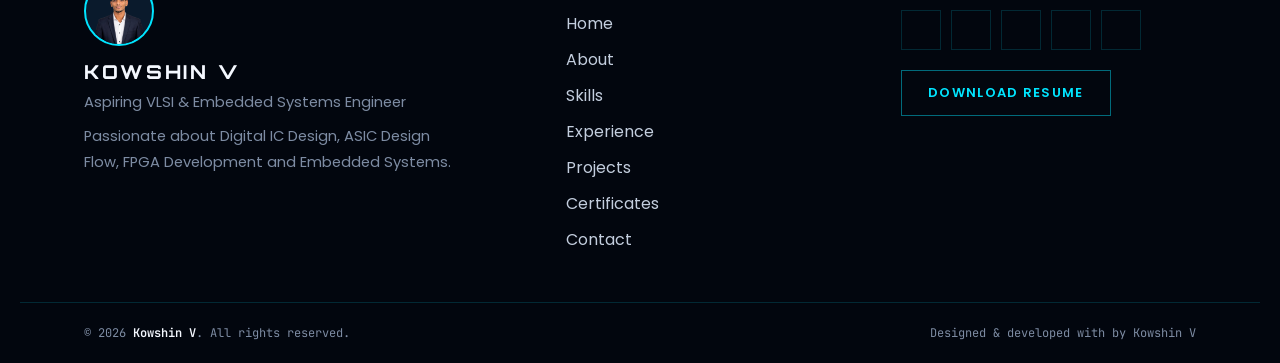
==== commit 7e5e49f0: "Update index.html" ====
--- a/index.html
+++ b/index.html
@@ -238,7 +238,7 @@
             </div>
 
             <div class="skill-category">
-                <div class="category-header"><i class="ri-cpu-line"></i><h3>Embedded Systems</h3></div>
+               <div class="category-header"><i class="ri-usb-line"></i><h3>Embedded Systems</h3></div>
                 <div class="skill-tags">
                     <span>Embedded C</span><span>Arduino</span><span>ESP32</span><span>GPIO</span><span>UART</span>
                     <span>SPI</span><span>I2C</span><span>Sensor Interfacing</span><span>IoT</span>
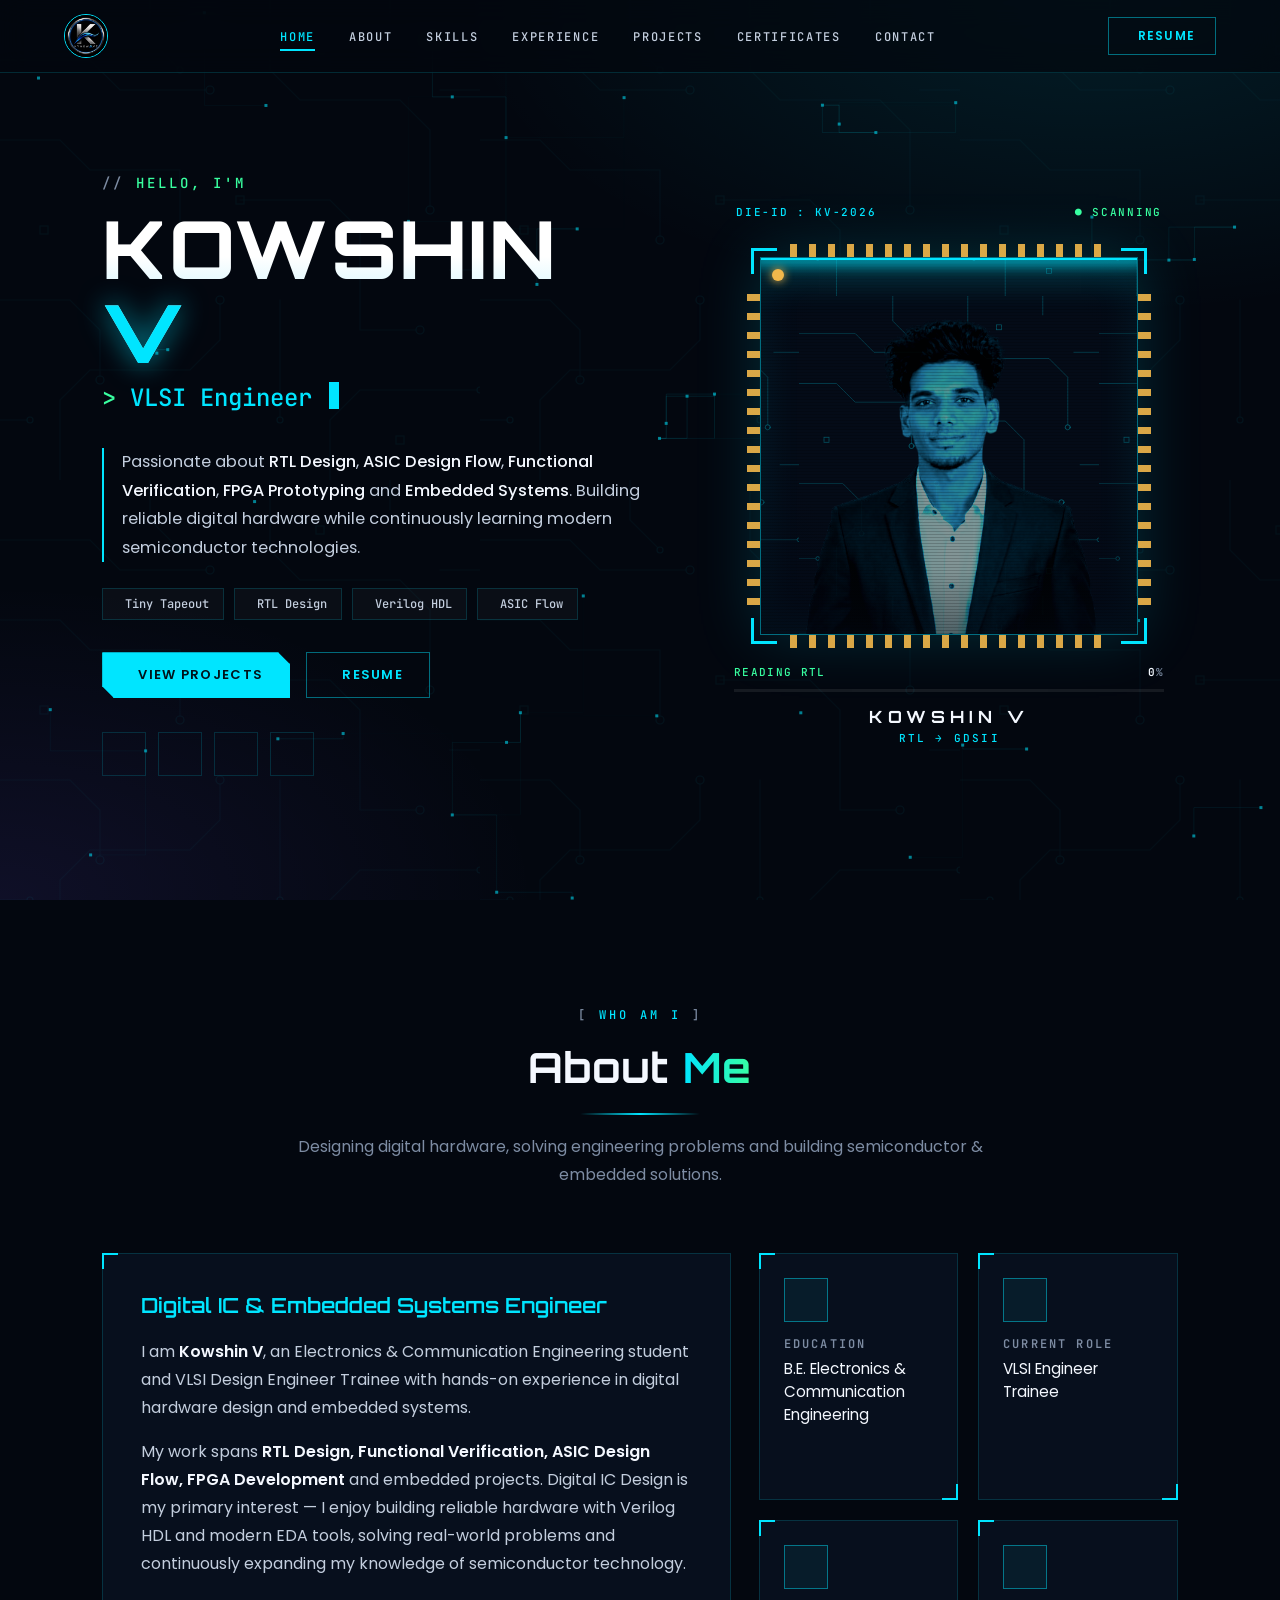
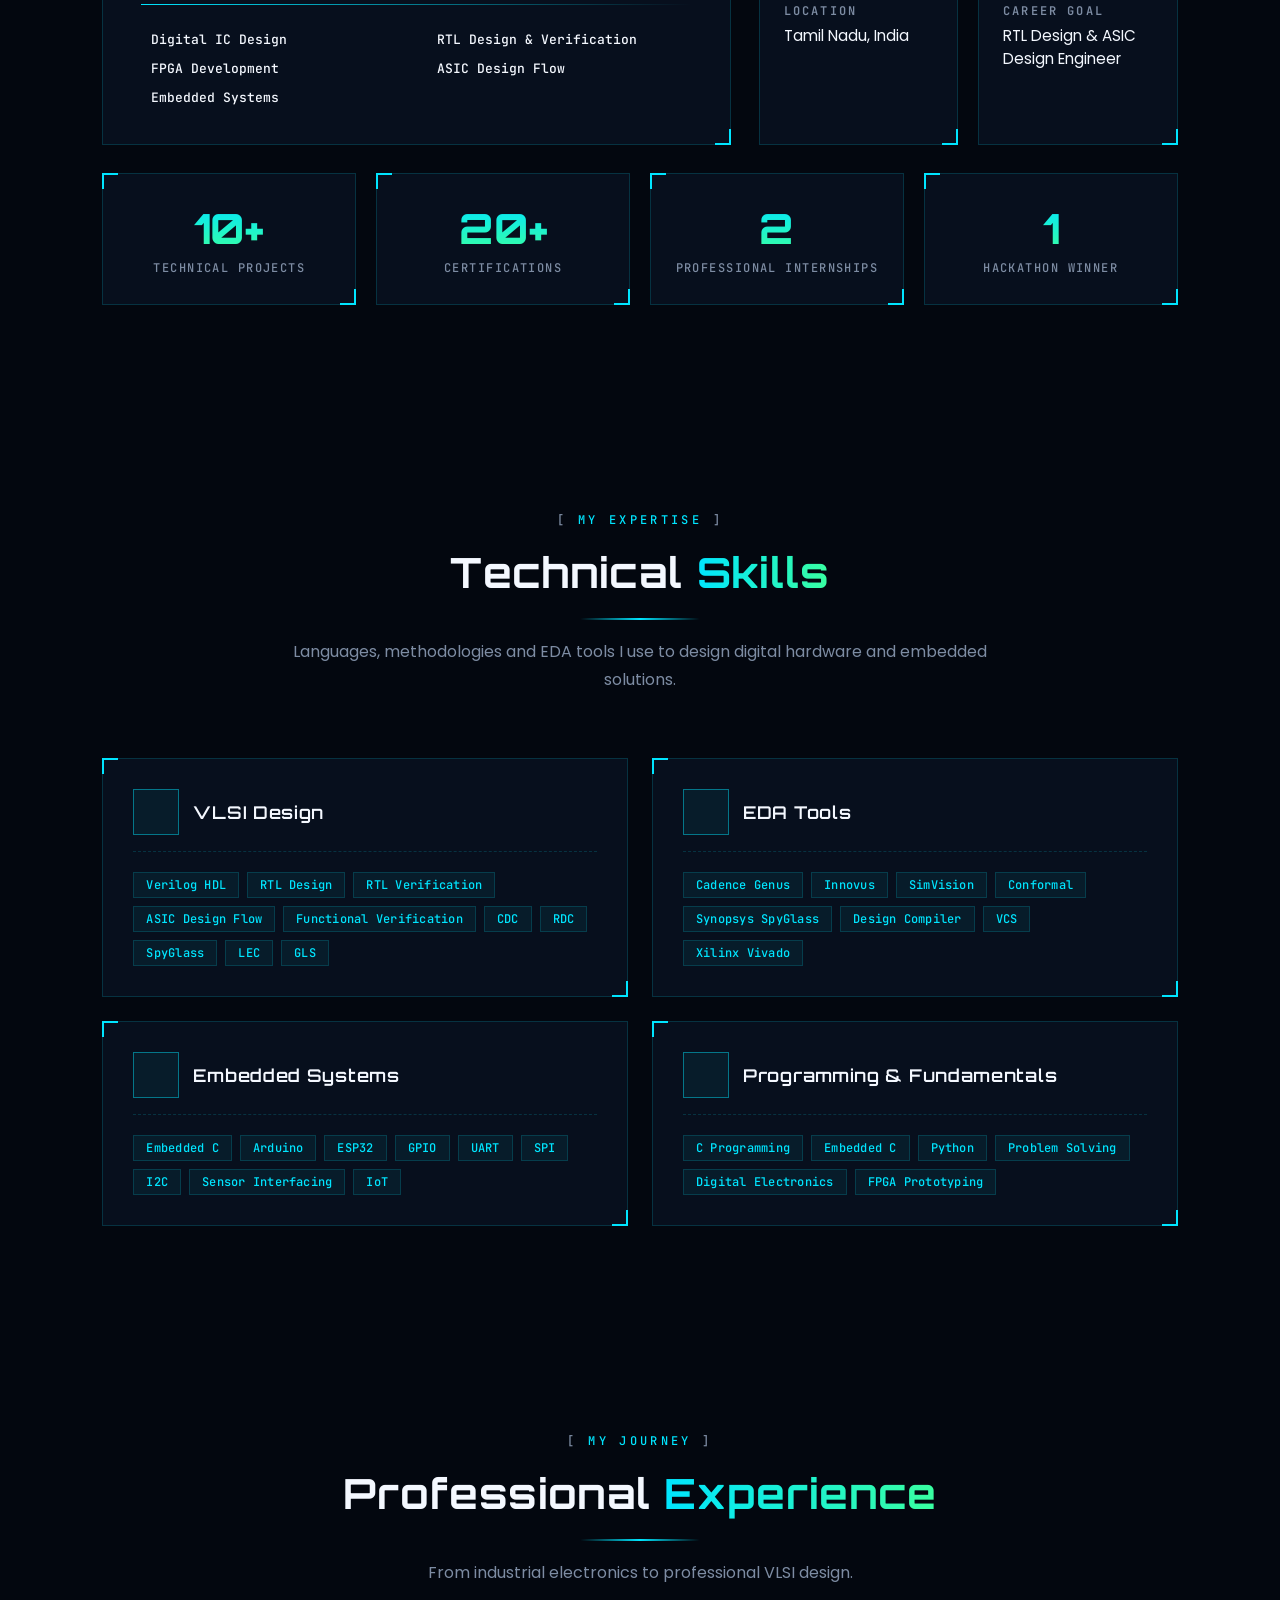
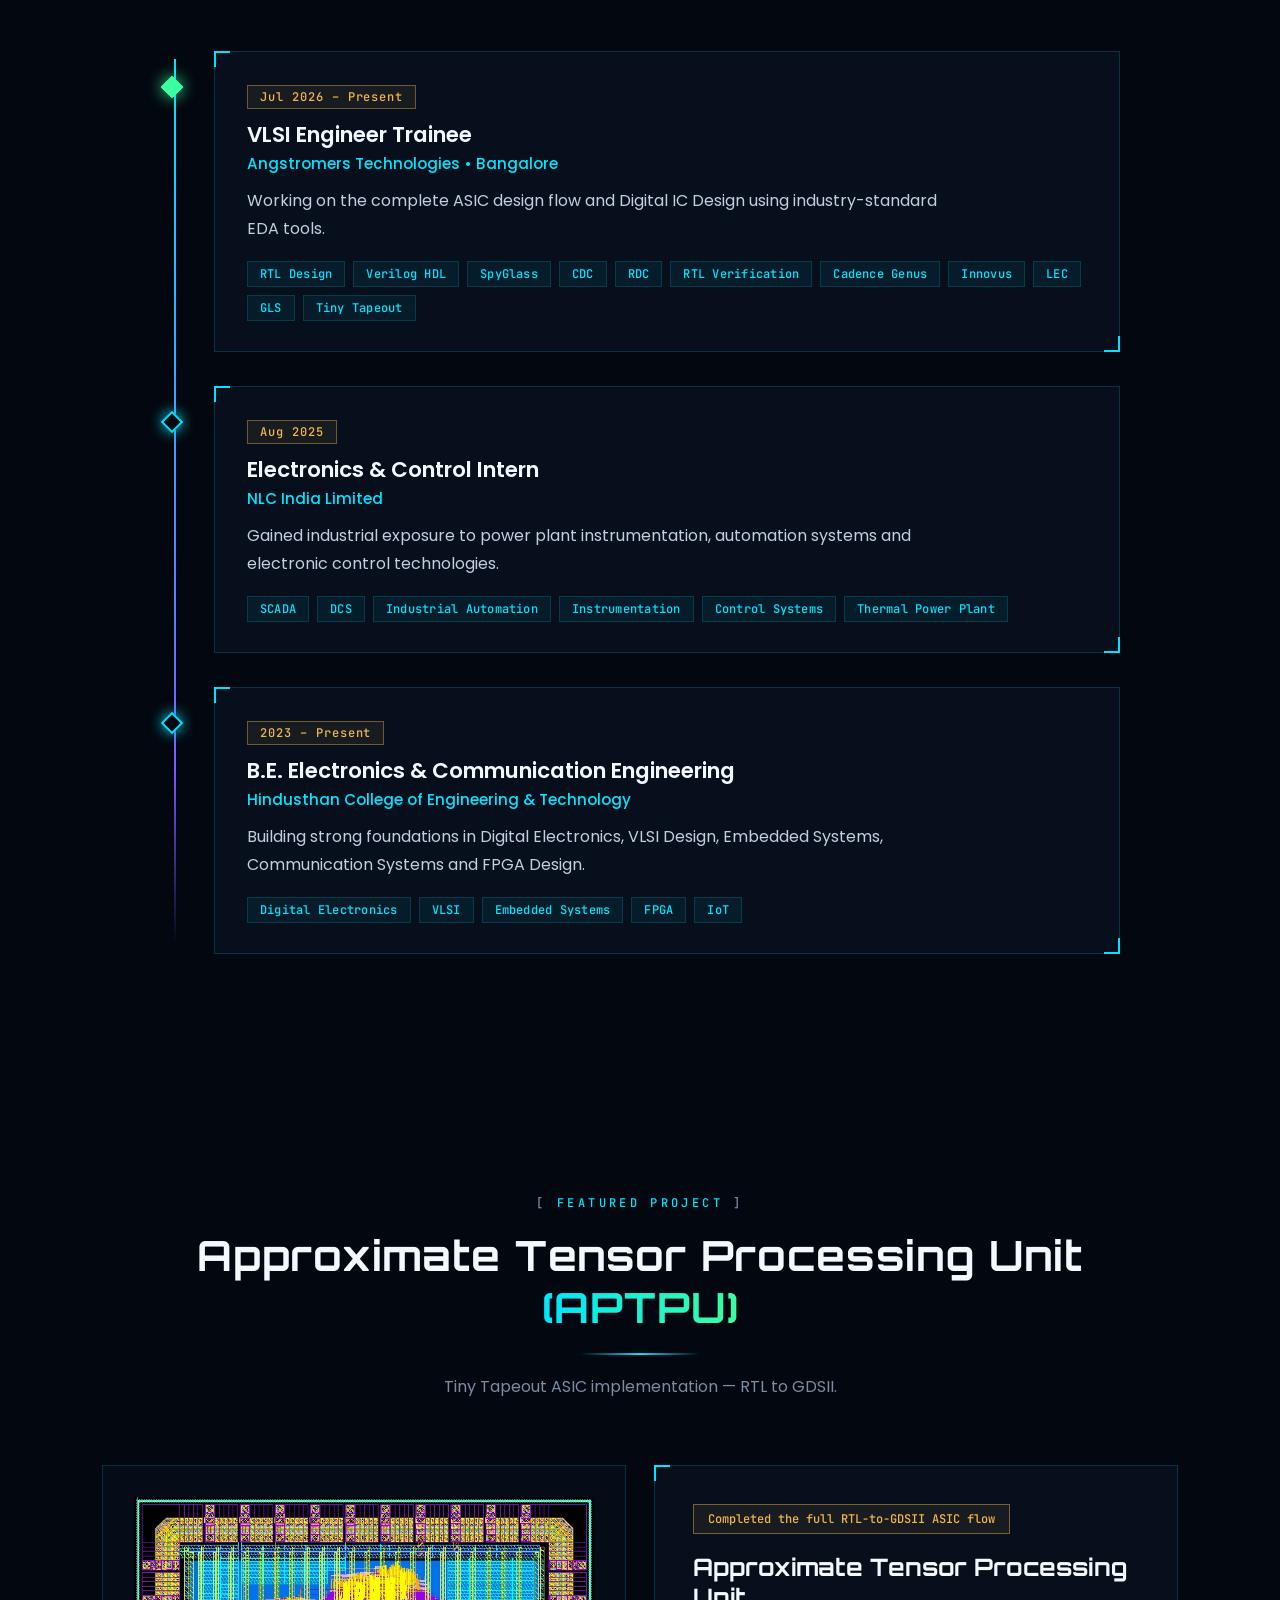
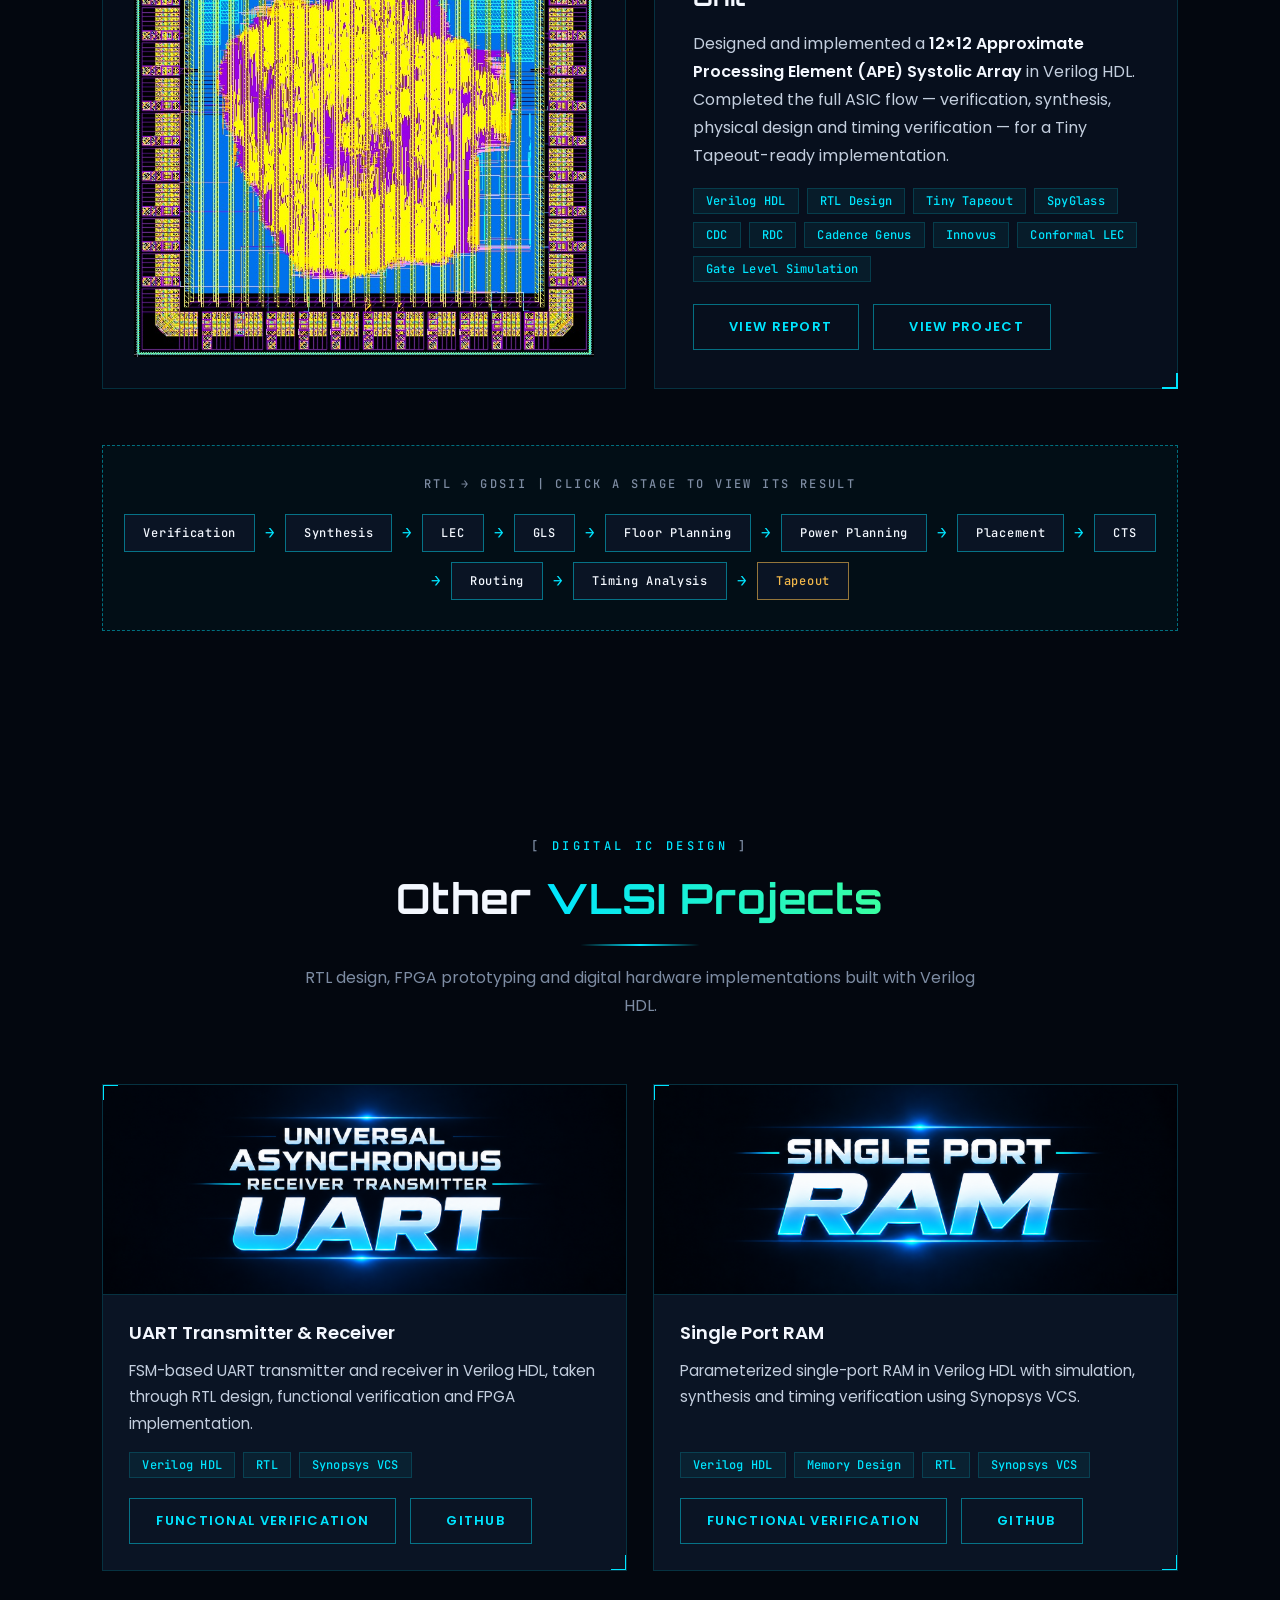
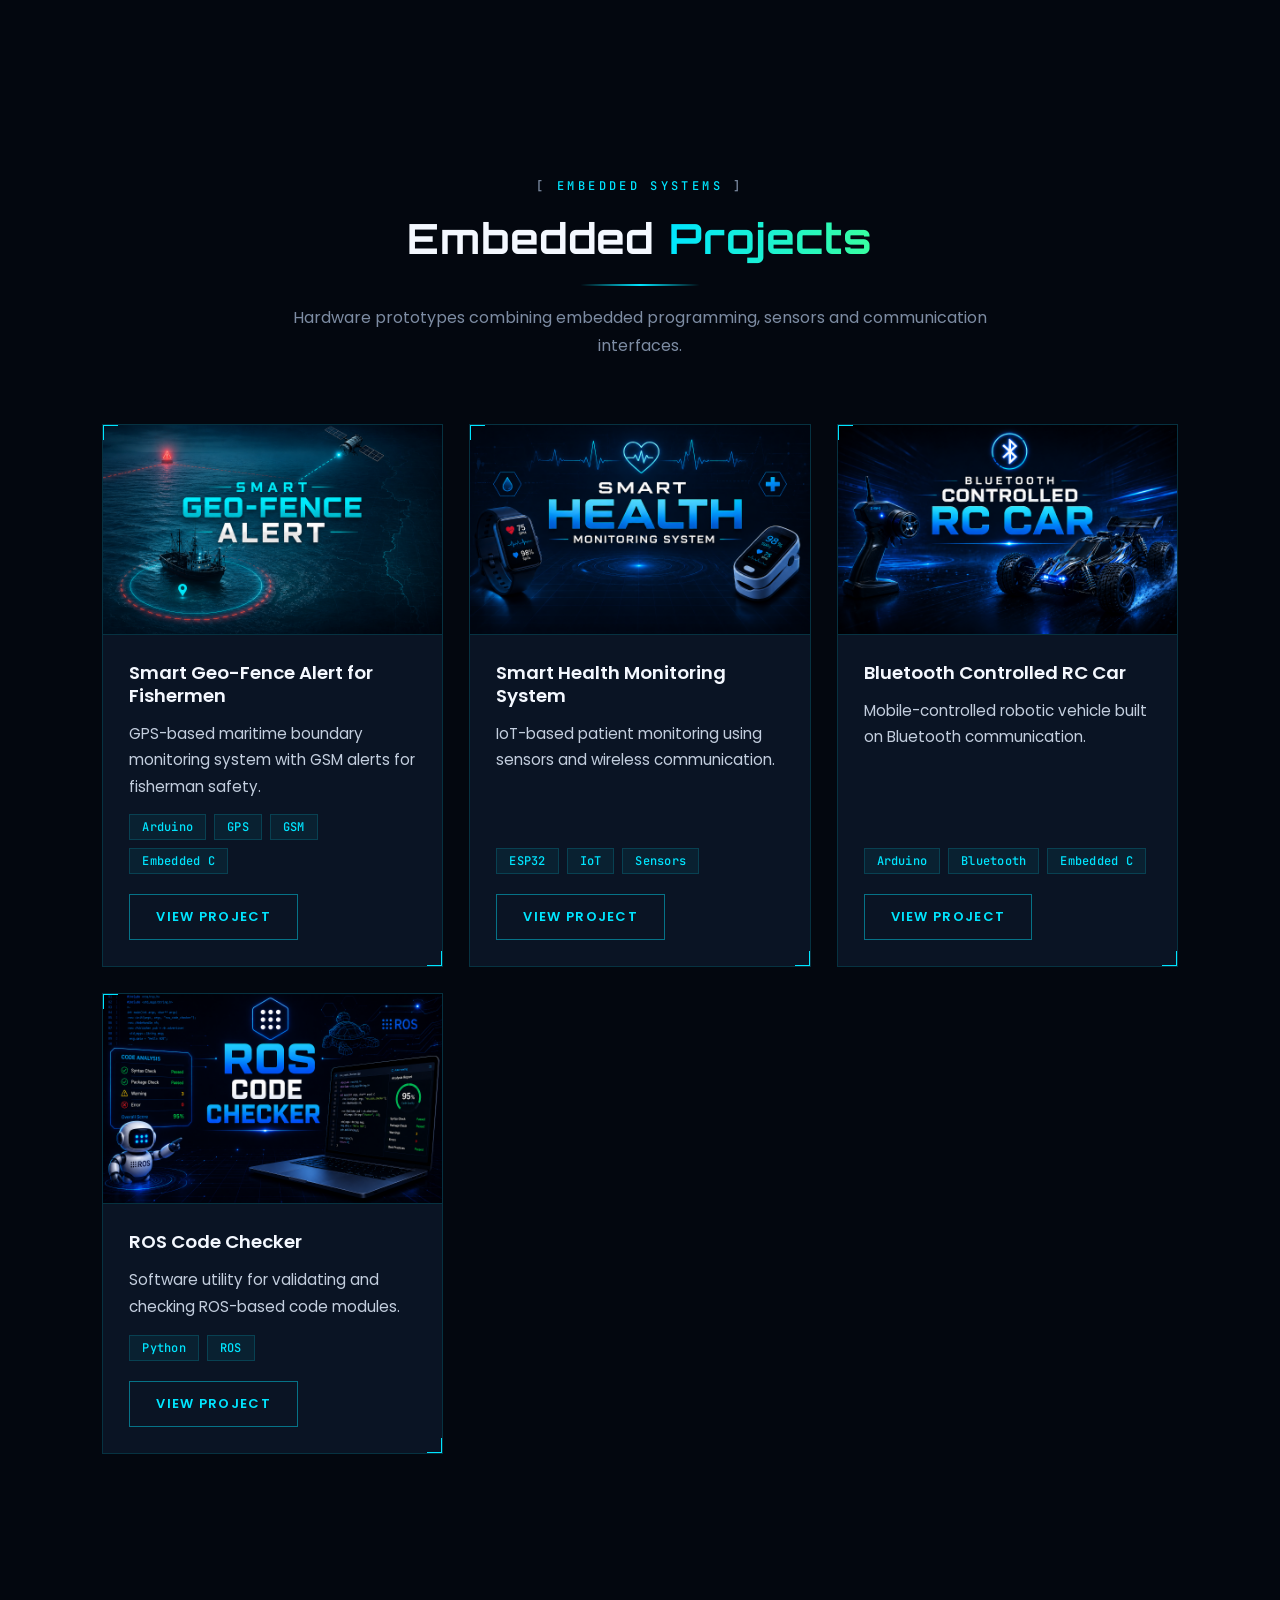
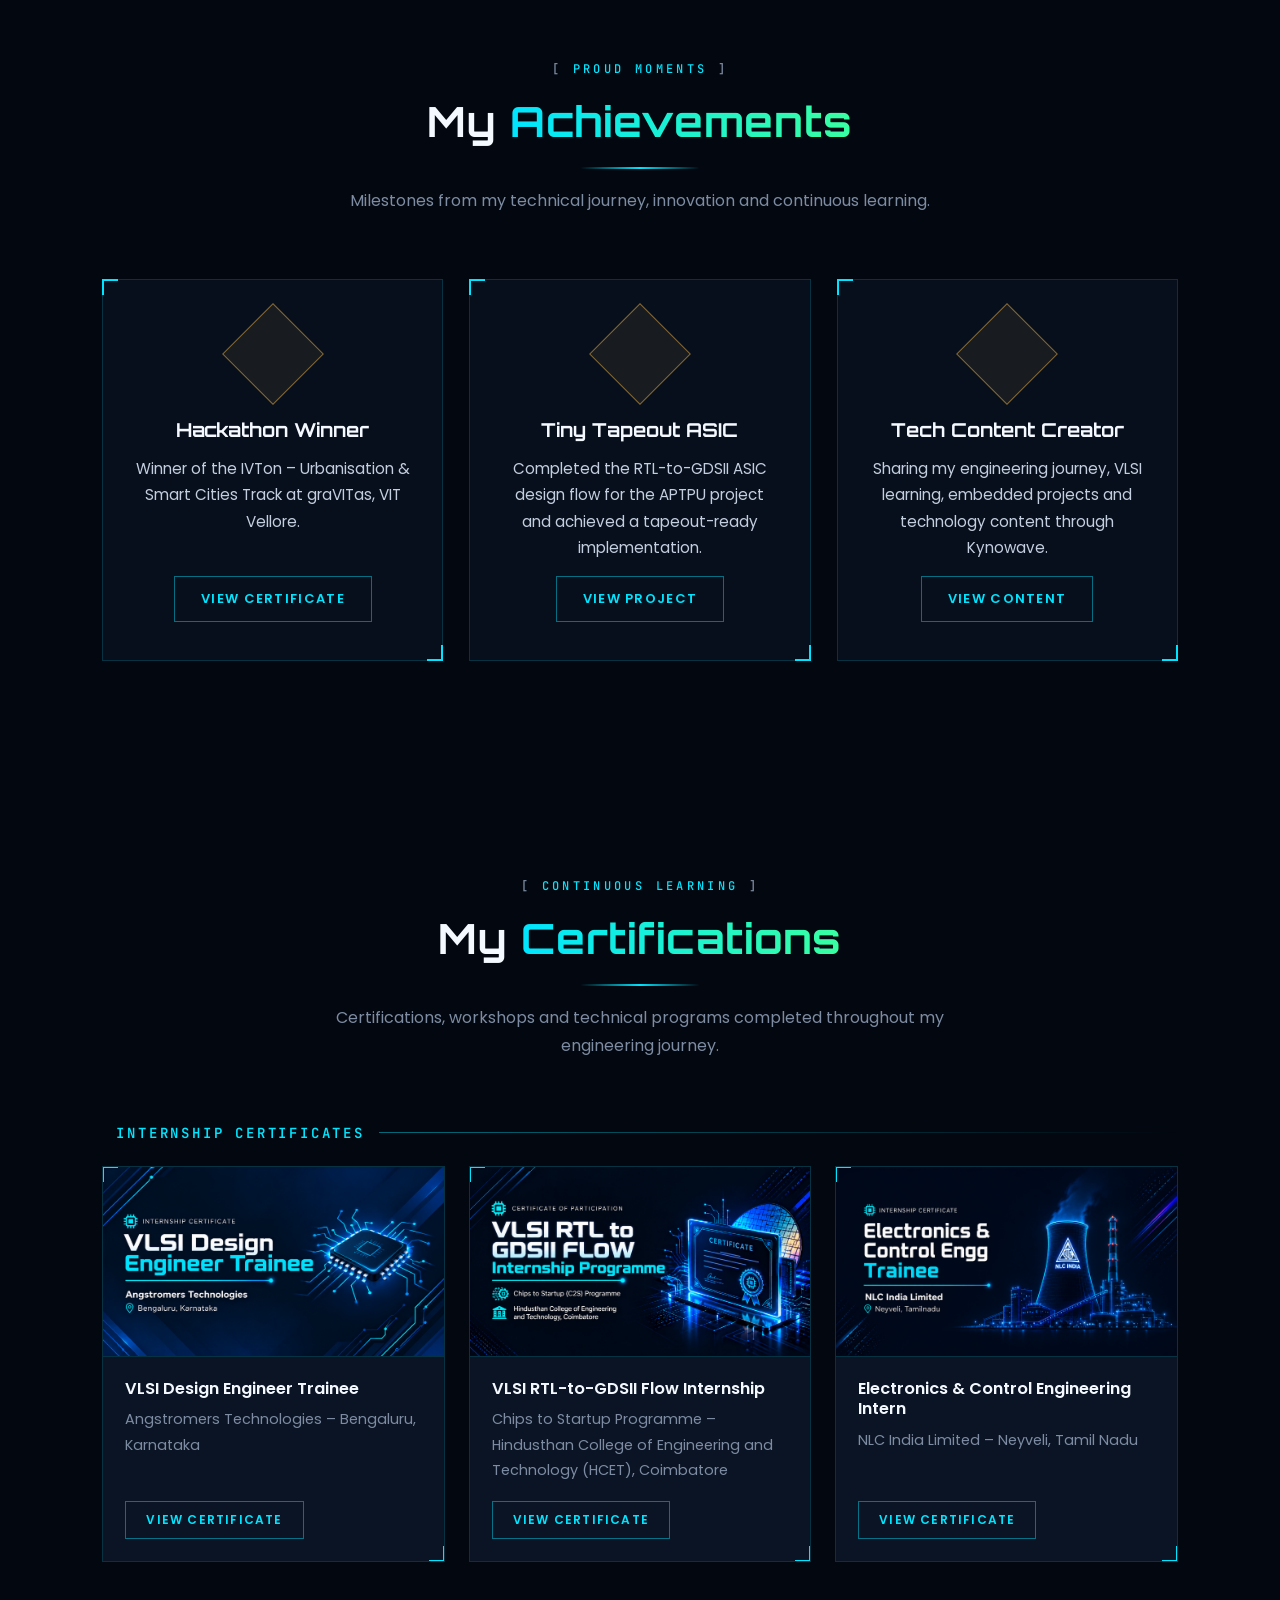
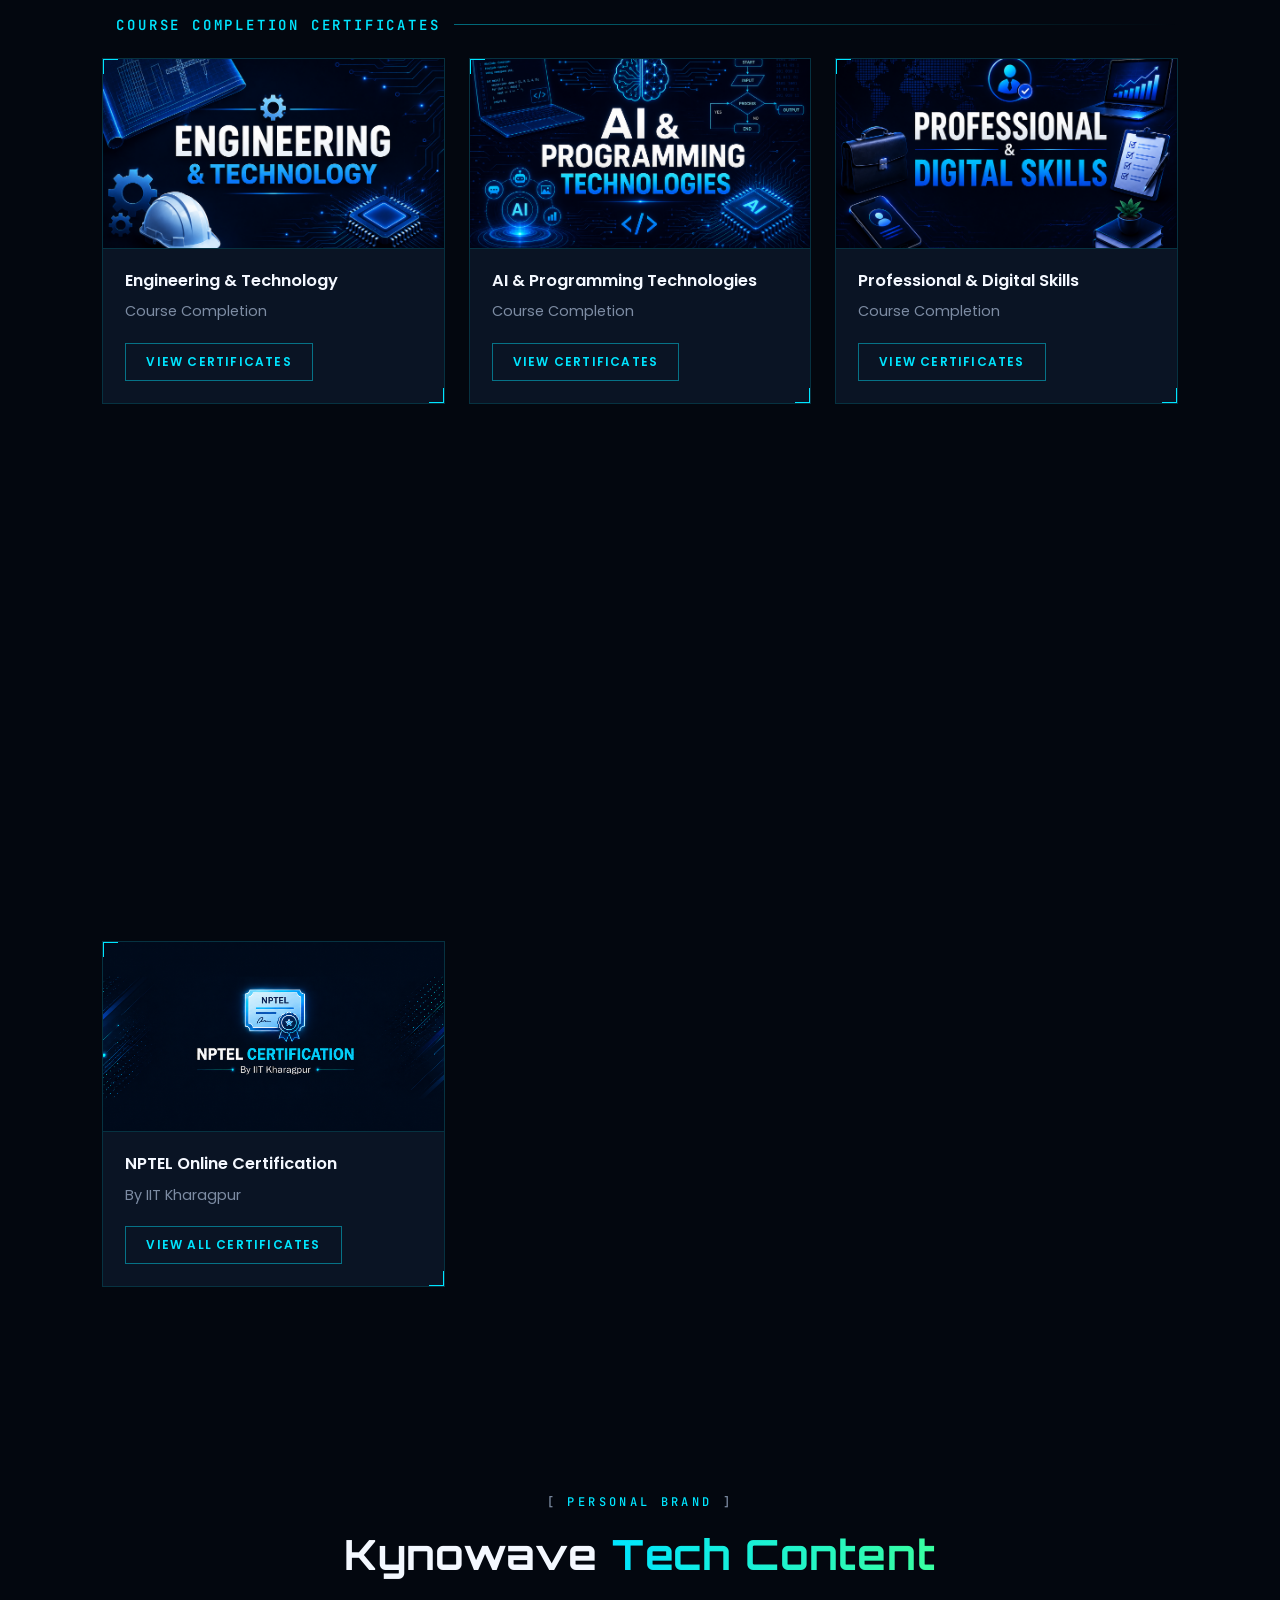
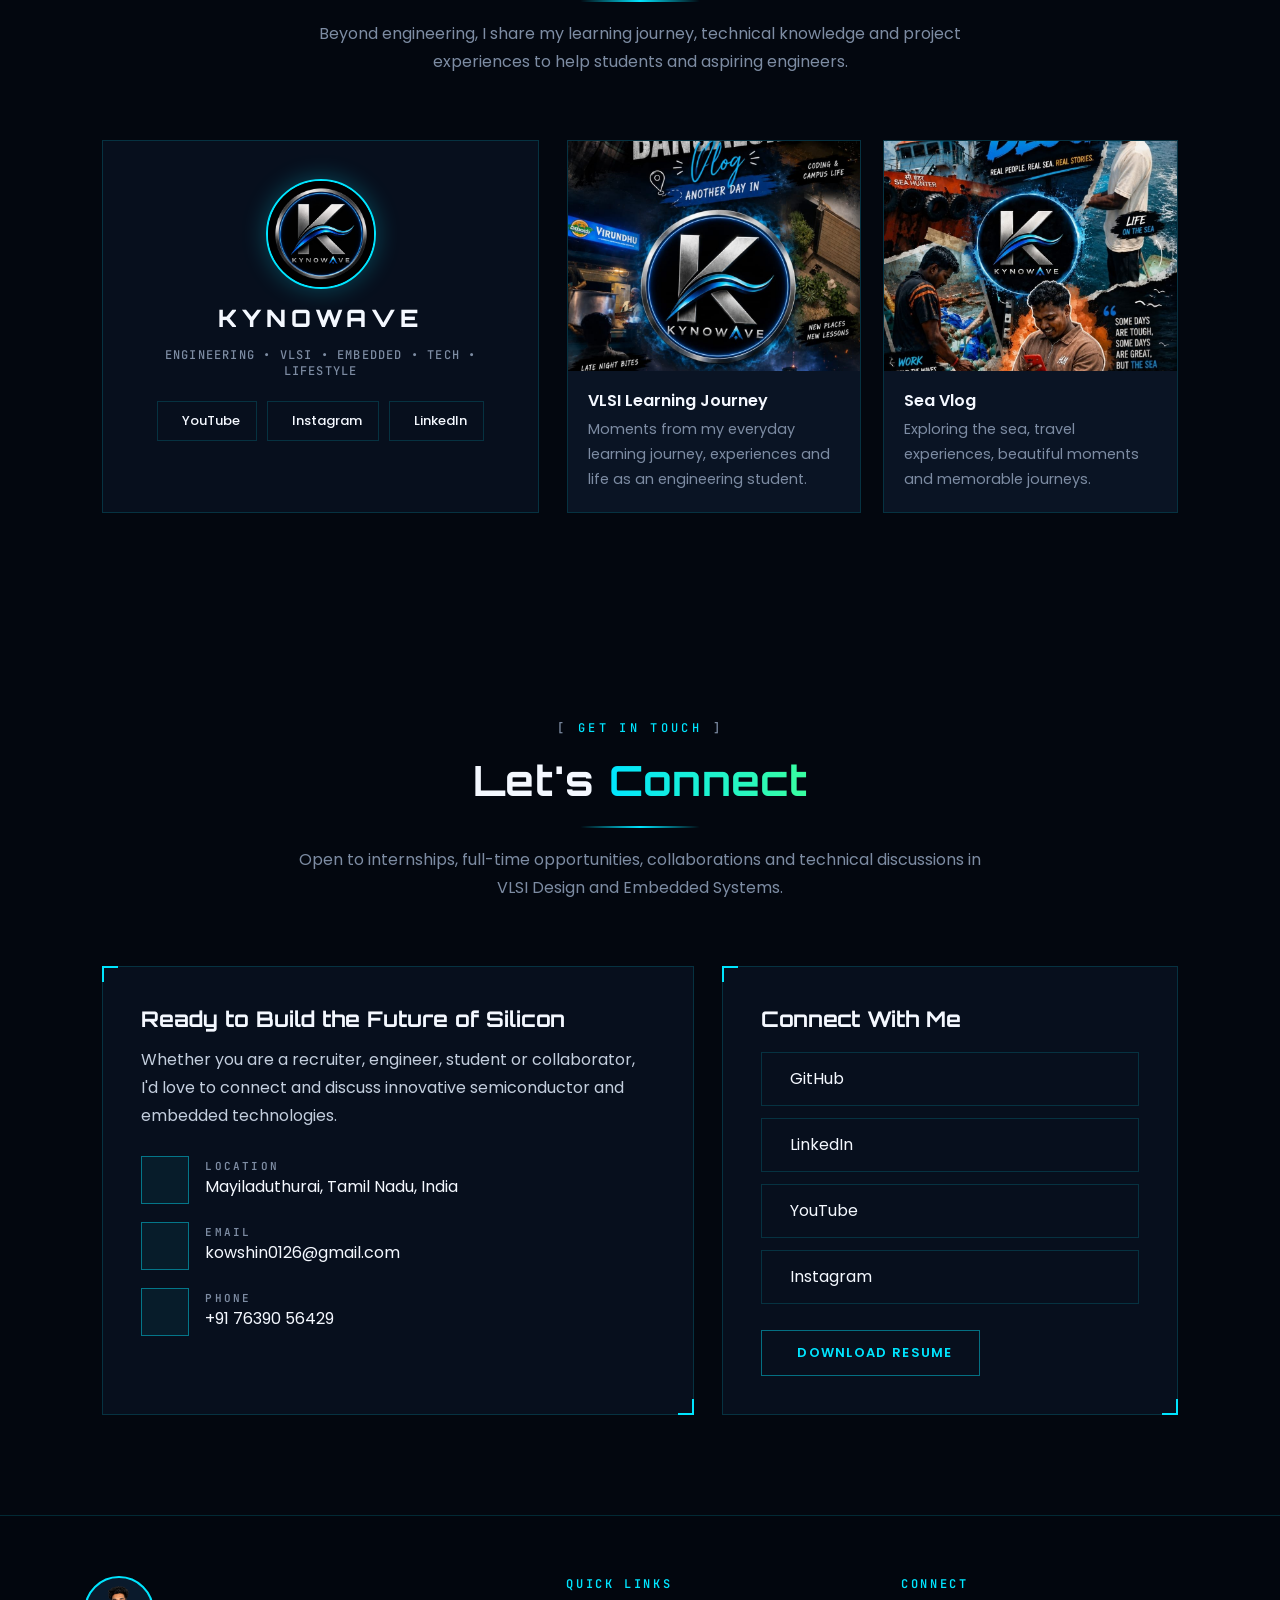
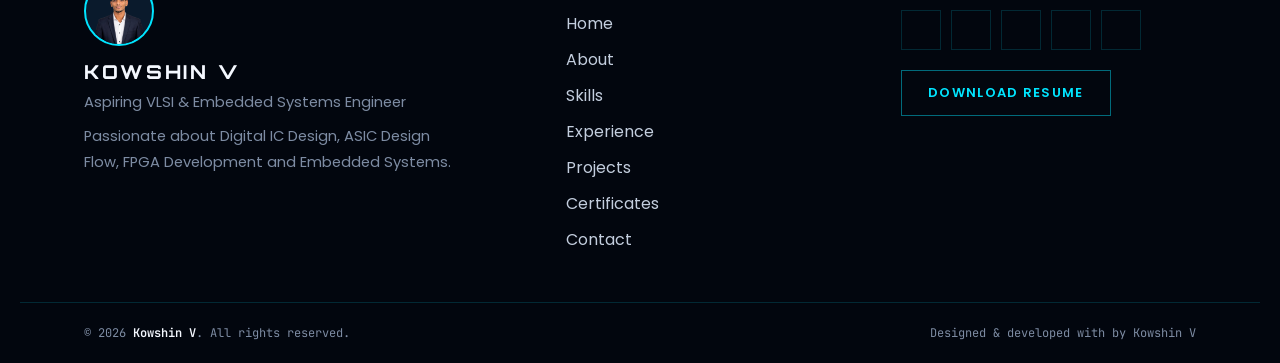
==== commit f9e2bcd6: "Change icon class for Embedded Systems category" ====
--- a/index.html
+++ b/index.html
@@ -238,7 +238,7 @@
             </div>
 
             <div class="skill-category">
-               <div class="category-header"><i class="ri-usb-line"></i><h3>Embedded Systems</h3></div>
+               <div class="category-header"><i class="ri-router-line"></i><h3>Embedded Systems</h3></div>
                 <div class="skill-tags">
                     <span>Embedded C</span><span>Arduino</span><span>ESP32</span><span>GPIO</span><span>UART</span>
                     <span>SPI</span><span>I2C</span><span>Sensor Interfacing</span><span>IoT</span>
